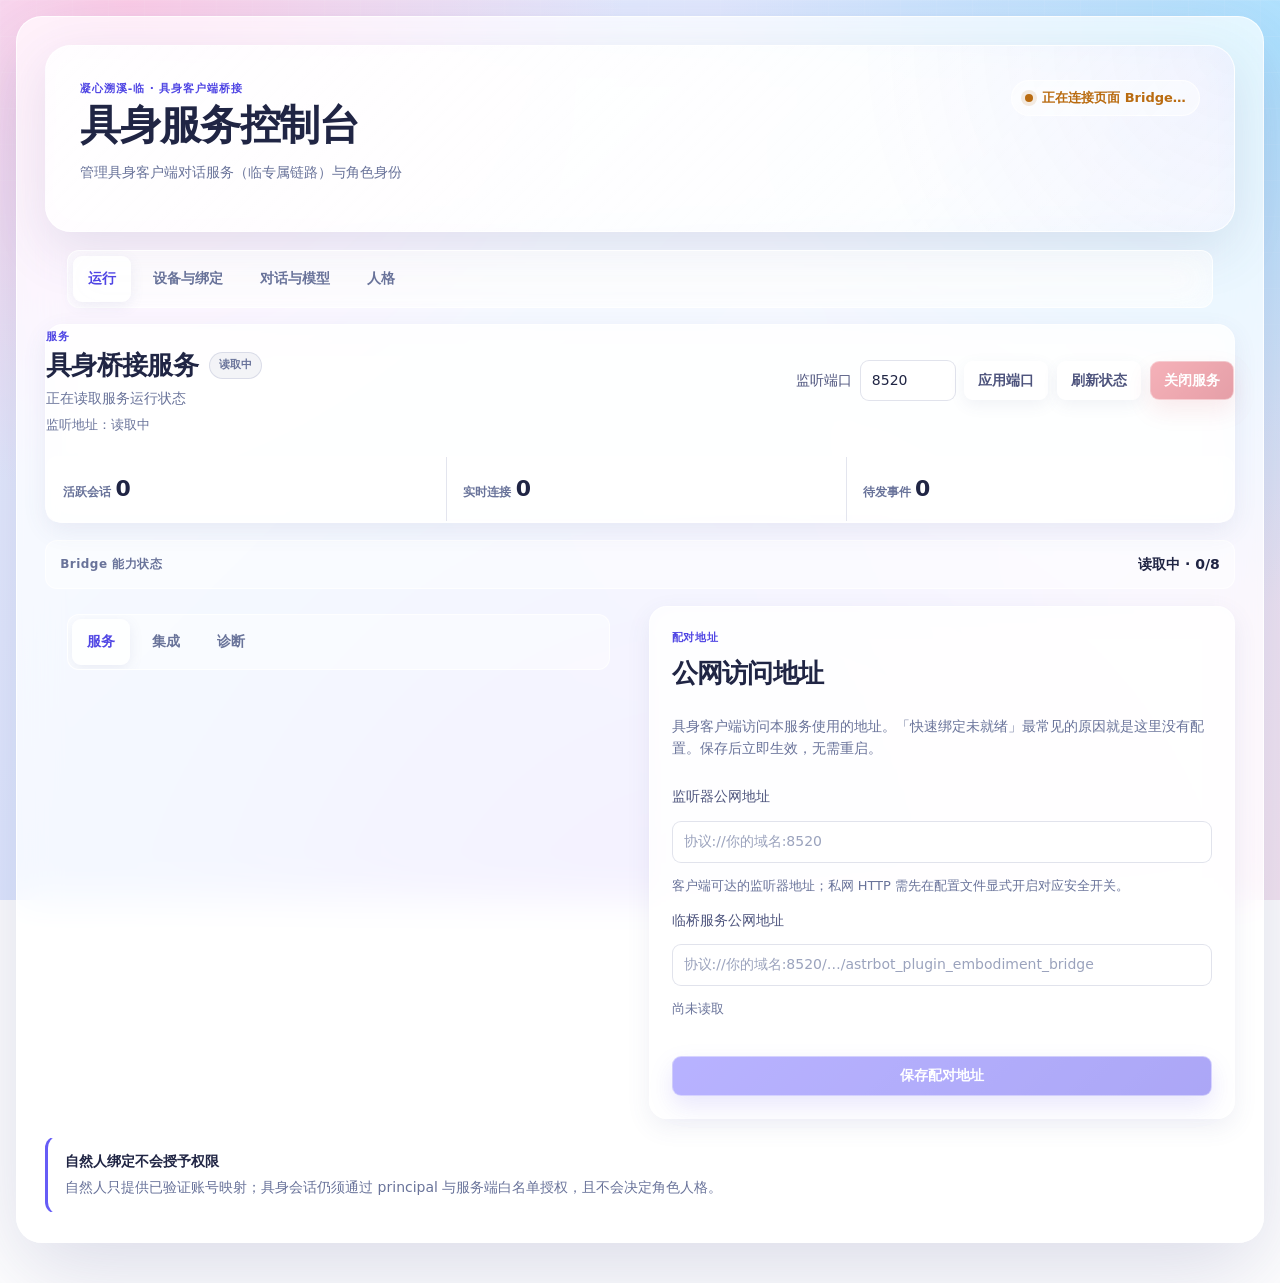
==== pages/operator/index.html @ e71bca2e "feat(ui): 设备绑定四步、运行子页签与人格操作栏（未发版） 新增设备绑定四步 stepper（服务地址→平台实例→基础身份→快速绑定，可一键跳转并聚焦）；运行区拆分服务/集成/诊断子页签并在根" ====
<!doctype html>
<html lang="zh-CN">
<head>
  <meta charset="utf-8" />
  <meta name="viewport" content="width=device-width, initial-scale=1" />
  <meta name="color-scheme" content="dark" />
  <link rel="icon" href="data:," />
  <title>凝心溯溪-临｜具身服务控制台</title>
  <link rel="stylesheet" href="./style.css?v=1.7.1-2" />
  <link rel="stylesheet" href="./series-ui.css?v=1.7.1-2" />
  </head>
<body data-series-ui="1">
  <main class="shell">
    <header class="page-header">
      <div>
        <span class="page-kicker">凝心溯溪-临 · 具身客户端桥接</span>
        <h1>具身服务控制台</h1>
        <p>管理具身客户端对话服务（临专属链路）与角色身份</p>
      </div>
      <div class="runtime-state state-chip" role="status" aria-live="polite" aria-atomic="true">
        <span class="state-dot" aria-hidden="true"></span>
        <span id="runtime-label">正在读取设置</span>
      </div>
    </header>

        <div id="settings-tabs" class="settings-tabs segmented-control" role="tablist" aria-label="设置分类">
      <button id="settings-tab-runtime" class="segment active" type="button" role="tab" aria-selected="true" aria-controls="settings-group-runtime" data-settings-tab="runtime">运行</button>
      <button id="settings-tab-devices" class="segment" type="button" role="tab" aria-selected="false" aria-controls="settings-group-devices" data-settings-tab="devices" tabindex="-1">设备与绑定</button>
      <button id="settings-tab-dialogue" class="segment" type="button" role="tab" aria-selected="false" aria-controls="settings-group-dialogue" data-settings-tab="dialogue" tabindex="-1">对话与模型</button>
      <button id="settings-tab-persona" class="segment" type="button" role="tab" aria-selected="false" aria-controls="settings-group-persona" data-settings-tab="persona" tabindex="-1">人格</button>
    </div>

    <section class="service-console" aria-labelledby="service-title">
      <div class="service-main">
        <div>
          <span class="section-label">服务</span>
          <div class="service-title-row">
            <h2 id="service-title">具身桥接服务</h2>
            <span id="service-status-badge" class="status-badge loading">读取中</span>
          </div>
          <p id="service-summary">正在读取服务运行状态</p>
          <p id="listener-address" class="listener-address">监听地址：读取中</p>
        </div>
        <div class="service-actions">
          <div class="port-control">
            <label for="listener-port">监听端口</label>
            <input id="listener-port" type="number" min="1024" max="65535" step="1" value="8520" inputmode="numeric" />
            <button id="save-listener-port-button" type="button" aria-busy="false">应用端口</button>
          </div>
          <button id="refresh-service-button" type="button" aria-busy="false">刷新状态</button>
          <button id="service-control-button" class="danger" type="button" aria-busy="false" disabled>关闭服务</button>
        </div>
      </div>

      <div class="service-metrics" aria-label="运行统计">
        <div class="metric-item">
          <span>活跃会话</span>
          <strong id="active-session-count">0</strong>
        </div>
        <div class="metric-item">
          <span>实时连接</span>
          <strong id="attached-stream-count">0</strong>
        </div>
        <div class="metric-item">
          <span>待发事件</span>
          <strong id="queued-event-count">0</strong>
        </div>
      </div>
    </section>

    <details id="capability-health" class="capability-health si-disclosure">
      <summary>
        <span class="capability-summary-label">Bridge 能力状态</span>
        <strong id="capability-summary-text">读取中</strong>
      </summary>
      <section class="capability-strip" aria-label="Bridge 能力状态">
      <div class="capability-item" data-capability="dialogue">
        <span class="capability-dot" aria-hidden="true"></span>
        <span>对话模型</span>
        <strong>读取中</strong>
        <small class="capability-hint">用于具身对话与触碰/动作决策的 Provider（模型服务）。</small>
      </div>
      <div class="capability-item" data-capability="bridge">
        <span class="capability-dot" aria-hidden="true"></span>
        <span>临专属链路</span>
        <strong>读取中</strong>
        <small class="capability-hint">具身客户端直连的对话链路，普通文字与语音不经过 AstrBot EventBus。</small>
      </div>
      <div class="capability-item" data-capability="identity_configured">
        <span class="capability-dot" aria-hidden="true"></span>
        <span>身份配置</span>
        <strong>读取中</strong>
        <small class="capability-hint">Quest 客户端身份与绑定材料是否齐全；未配置时只能先完成绑定。</small>
      </div>
      <div class="capability-item" data-capability="stt">
        <span class="capability-dot" aria-hidden="true"></span>
        <span>语音识别</span>
        <strong>读取中</strong>
        <small class="capability-hint">STT：把客户端语音转成文字。</small>
      </div>
      <div class="capability-item" data-capability="tts">
        <span class="capability-dot" aria-hidden="true"></span>
        <span>语音合成</span>
        <strong>读取中</strong>
        <small class="capability-hint">TTS：把回复文字合成为语音。</small>
      </div>
      <div class="capability-item" data-capability="avatar_actions">
        <span class="capability-dot" aria-hidden="true"></span>
        <span>角色动作</span>
        <strong>读取中</strong>
        <small class="capability-hint">只允许白名单动作（如 talk / idle），不会执行任意脚本。</small>
      </div>
      <div class="capability-item" data-capability="interaction_decision">
        <span class="capability-dot" aria-hidden="true"></span>
        <span>交互决策</span>
        <strong>读取中</strong>
        <small class="capability-hint">触碰与动作的并行快速判断，不等待主回复。</small>
      </div>
      <div class="capability-item" data-capability="direct_provider_fallback">
        <span class="capability-dot" aria-hidden="true"></span>
        <span>直连回退</span>
        <strong>读取中</strong>
        <small class="capability-hint">链路不可用时直接调用已实例化 Provider 的兜底路径。</small>
      </div>
      </section>
    </details>



    <section class="settings-grid" aria-label="具身服务设置">
      <div id="settings-group-dialogue" class="settings-group" role="tabpanel" aria-labelledby="settings-tab-dialogue" data-settings-group="dialogue" hidden>
        <div class="dialogue-tabs segmented-control" role="tablist" aria-label="对话与模型分区">
          <button id="dialogue-tab-models" class="segment active" type="button" role="tab" aria-selected="true" aria-controls="dialogue-panel-models" data-dialogue-tab="models" tabindex="0">模型与决策</button>
          <button id="dialogue-tab-voice" class="segment" type="button" role="tab" aria-selected="false" aria-controls="dialogue-panel-voice" data-dialogue-tab="voice" tabindex="-1">语音</button>
          <button id="dialogue-tab-platform" class="segment" type="button" role="tab" aria-selected="false" aria-controls="dialogue-panel-platform" data-dialogue-tab="platform" tabindex="-1">平台与集成</button>
        </div>
      <div id="dialogue-panel-models" class="dialogue-panel" role="tabpanel" aria-labelledby="dialogue-tab-models" data-dialogue-panel="models">
      <section class="setting-panel" aria-labelledby="model-title">
        <span class="section-label">决策与回退</span>
        <h2 id="model-title">临具身对话模型</h2>
        <p>用于触碰与动作决策，以及管理员明确开启的直连回退。普通文字和语音由临专属链路直管模型处理，不进入 AstrBot EventBus。这里只显示已实例化 Provider 的安全摘要，不读取密钥或原始配置。</p>
        <label for="chat-provider-id">Provider</label>
        <select id="chat-provider-id" disabled>
          <option value="">正在读取可用模型</option>
        </select>
        <p id="model-status" class="field-status" role="status">尚未读取</p>
        <button id="save-model-button" class="primary" type="button" aria-busy="false" disabled>保存决策模型</button>
      </section>

      <section class="setting-panel" aria-labelledby="fast-action-title">
        <span class="section-label">异步动作</span>
        <h2 id="fast-action-title">快速动作决策</h2>
        <p>使用独立的快速 Provider 并行判断角色动作，不等待临专属链路主回复。它只输出白名单动作，不生成回复；关闭、未配置或启动前发现模型缺失时由临专属链路主回复处理。快速通道已经接管本轮后若超时、失败或没有选出动作，则只回退到本地 talk/idle，避免两个模型重复决策。</p>
        <label class="mode-switch" for="fast-action-enabled">
          <input id="fast-action-enabled" type="checkbox" checked />
          <span>启用异步快速动作</span>
        </label>
        <label for="fast-action-provider-id">快速 Provider</label>
        <select id="fast-action-provider-id" disabled>
          <option value="">正在读取可用模型</option>
        </select>
        <label for="fast-action-timeout-seconds">动作模型超时（秒）</label>
        <input id="fast-action-timeout-seconds" type="number" min="0.5" max="15" step="0.1" value="6" inputmode="decimal" />
        <p id="fast-action-timeout-help" class="field-help">有效超时：读取中。旧版未标记的4秒默认会按6秒运行；保存后会记录当前策略版本。</p>
        <p id="fast-action-status" class="field-status" role="status">尚未读取</p>
        <button id="save-fast-action-button" class="primary" type="button" aria-busy="false" disabled>保存快速动作设置</button>
      </section>

      </div>

      <div id="dialogue-panel-voice" class="dialogue-panel" role="tabpanel" aria-labelledby="dialogue-tab-voice" data-dialogue-panel="voice" hidden>
      <section class="setting-panel" aria-labelledby="stt-provider-title">
        <span class="section-label">语音输入</span>
        <h2 id="stt-provider-title">语音识别 Provider</h2>
        <p>选择 AstrBot 已实例化的正式 STT Provider；这里只读取安全摘要，不读取或显示 API 地址、密钥和原始 Provider 配置。</p>
        <label for="stt-provider-id">STT Provider</label>
        <select id="stt-provider-id" disabled>
          <option value="">正在读取可用语音识别模型</option>
        </select>
        <p id="stt-provider-help" class="field-help">AstrBot 暂无普通插件通用的 STT 契约；第三方语音识别需要通过 AstrBot 正式 STTProvider 机制注册后才能选择。</p>
        <p id="stt-status" class="field-status" role="status">尚未读取</p>
        <button id="save-stt-button" class="primary" type="button" aria-busy="false" disabled>保存语音识别</button>
      </section>

      <section class="setting-panel" aria-labelledby="tts-title">
        <span class="section-label">语音输出</span>
        <h2 id="tts-title">语音合成（TTS）</h2>
        <p>优先使用「声」插件的 voice.audio_output 语音契约；「声」未安装时自动回退 AstrBot TTS，无需手动处理。两个开关都关闭时仅下发文字回复。</p>
        <label class="mode-switch" for="voice-hub-tts-enabled">
          <input id="voice-hub-tts-enabled" type="checkbox" checked />
          <span>优先使用「声」语音输出</span>
        </label>
        <label class="mode-switch" for="astrbot-tts-enabled">
          <input id="astrbot-tts-enabled" type="checkbox" />
          <span>启用 AstrBot TTS 总开关</span>
        </label>
        <details id="tts-advanced" class="tts-advanced">
          <summary id="tts-advanced-toggle">高级：超时与时长上限 <span>一般保持默认即可</span></summary>
          <div class="field-grid">
            <div>
              <label for="tts-timeout-seconds">单次合成超时（秒）</label>
              <input id="tts-timeout-seconds" type="number" min="1" max="120" step="1" value="60" inputmode="decimal" />
            </div>
            <div>
              <label for="tts-max-audio-seconds">单轮语音最长（秒）</label>
              <input id="tts-max-audio-seconds" type="number" min="5" max="300" step="1" value="120" inputmode="numeric" />
            </div>
          </div>
          <p class="field-note">超时只作用于 AstrBot TTS 通路；「声」通路使用其契约内置的超时上限。</p>
        </details>
        <p id="tts-status" class="field-status" role="status">尚未读取</p>
        <button id="save-tts-button" class="primary" type="button" aria-busy="false" disabled>保存语音合成</button>
      </section>

      </div>

      <div id="dialogue-panel-platform" class="dialogue-panel" role="tabpanel" aria-labelledby="dialogue-tab-platform" data-dialogue-panel="platform" hidden>
      <section class="setting-panel" aria-labelledby="platform-title">
        <span class="section-label">AstrBot</span>
        <h2 id="platform-title">桥接平台实例</h2>
        <p>选择一个已加载的 AstrBot 平台实例，临专属链路用它构造合成事件（承载身份与钩子上下文）。对话不进入该平台的消息流。</p>
        <label for="trusted-platform-id">&#24179;&#21488;&#23454;&#20363; ID</label>
        <select id="trusted-platform-id" disabled>
          <option value="">&#27491;&#22312;&#35835;&#21462;&#24050;&#21152;&#36733;&#24179;&#21488;</option>
        </select>
        <p id="platform-status" class="field-status" role="status">&#23578;&#26410;&#35835;&#21462;</p>
        <button id="save-platform-button" class="primary" type="button" aria-busy="false" disabled>&#20445;&#23384;&#24179;&#21488;</button>
      </section>

      <section class="setting-panel" aria-labelledby="quest-chain-title">
        <span class="section-label">对话链路</span>
        <h2 id="quest-chain-title">临专属链路</h2>
        <p>自 1.3.0 起，普通对话全部走临专属链路：复刻插件钩子富化（记忆/知识/人设/关系/环境），逐钩子超时熔断、直管模型，不进入 AstrBot 共享事件总线，与 QQ 洪峰隔离。原「主链路/自动回退」模式已移除。</p>

        <div id="quest-chain-bridge-fields" class="quest-chain-fields">
          <div class="field-grid">
            <div>
              <label for="quest-chain-per-hook">单钩子超时（秒）</label>
              <input id="quest-chain-per-hook" type="number" step="0.5" min="0.5" max="30" inputmode="decimal" />
            </div>
            <div>
              <label for="quest-chain-total-hook">钩子总预算（秒）</label>
              <input id="quest-chain-total-hook" type="number" step="1" min="1" max="60" inputmode="decimal" />
            </div>
            <div>
              <label for="quest-chain-llm-timeout">LLM 超时（秒）</label>
              <input id="quest-chain-llm-timeout" type="number" step="1" min="5" max="120" inputmode="decimal" />
            </div>
            <div>
              <label for="quest-chain-cache-ttl">记忆缓存有效期（秒）</label>
              <input id="quest-chain-cache-ttl" type="number" step="1" min="0" max="600" inputmode="decimal" />
            </div>
          </div>
          <div>
            <label for="quest-chain-excluded">跳过的插件（英文逗号分隔，留空不跳过）</label>
            <input id="quest-chain-excluded" type="text" maxlength="512" autocomplete="off" placeholder="例如：我会牢牢记住你" />
          </div>
          <label class="mode-switch" for="quest-chain-allow-fallback">
            <input id="quest-chain-allow-fallback" type="checkbox" />
            <span>链路故障时自动回退直管模型，保证对话不中断；关闭则直接报错</span>
          </label>
          <p class="field-note">慢钩子超时即熔断，用该插件最近成功的富化缓存兜底；直管模型调用，不进共享事件总线。</p>
        </div>

        <p id="quest-chain-status" class="field-status" role="status">尚未读取</p>
        <button id="save-quest-chain-button" class="primary" type="button" aria-busy="false" disabled>保存链路参数</button>
      </section>

      <section class="setting-panel" aria-labelledby="quest-tool-filter-title">
        <span class="section-label">工具治理</span>
        <h2 id="quest-tool-filter-title">Quest 工具过滤</h2>
        <p>仅具身会话（伴夏/Quest）生效：在模型请求级裁剪 QQ 群管、直播、桌面皮套等 Quest 上无意义的工具，其他平台会话完全不受影响。</p>
        <label class="mode-switch" for="quest-tool-filter-enabled">
          <input id="quest-tool-filter-enabled" type="checkbox" checked />
          <span>启用 Quest 工具过滤</span>
        </label>
        <div id="quest-tool-filter-mode" class="segmented-control tool-filter-mode" role="radiogroup" aria-label="工具过滤模式">
          <button id="quest-tool-filter-mode-observe" class="segment active" type="button" role="radio" aria-checked="true" data-tool-filter-mode="observe">observe · 只观测</button>
          <button id="quest-tool-filter-mode-enforce" class="segment" type="button" role="radio" aria-checked="false" data-tool-filter-mode="enforce">enforce · 真拦截</button>
        </div>
        <p id="quest-tool-filter-mode-help" class="field-help">observe 只观测不拦截，建议先观测数日再切 enforce；观测记录可在「运行」标签的诊断事件中查看。</p>
        <p id="quest-tool-filter-status" class="field-status" role="status">尚未读取</p>
        <button id="save-quest-tool-filter-button" class="primary" type="button" aria-busy="false" disabled>保存工具过滤</button>
      </section>

      <section class="setting-panel" aria-labelledby="knowledge-environment-title">
        <span class="section-label">上下文集成</span>
        <h2 id="knowledge-environment-title">「知」与「境」集成</h2>
        <p>对话时带入凝心溯溪-「知」的全局知识证据（仅 global 域）与「境」的缓存环境事实（只读缓存，不联网）；两者都是只读契约，未安装对应插件时自动降级，无副作用。保存后立即生效。</p>
        <label class="mode-switch" for="enable-global-knowledge">
          <input id="enable-global-knowledge" type="checkbox" checked />
          <span>读取「知」的全局知识（仅 global 域，不含私人用户域）</span>
        </label>
        <label for="global-knowledge-top-k">每轮最多带入的知识条数（1-10）</label>
        <input id="global-knowledge-top-k" type="number" min="1" max="10" step="1" value="5" inputmode="numeric" />
        <label class="mode-switch" for="enable-environment-context">
          <input id="enable-environment-context" type="checkbox" checked />
          <span>读取「境」的缓存环境事实（只读缓存，不触发联网）</span>
        </label>
        <p id="knowledge-environment-status" class="field-status" role="status">尚未读取</p>
        <button id="save-knowledge-environment-button" class="primary" type="button" aria-busy="false" disabled>保存知识与环境</button>
      </section>
      </div>

      </div>

      <div id="settings-group-persona" class="settings-group" role="tabpanel" aria-labelledby="settings-tab-persona" data-settings-group="persona" hidden>
      <section class="setting-panel persona-panel" aria-labelledby="persona-title">
        <div class="persona-heading">
          <div>
            <span class="section-label">角色</span>
            <h2 id="persona-title">具身人格工作区</h2>
            <p>AstrBot 原人格保持不变；转换结果只用于经过“临”的面对面对话与具身交互。</p>
          </div>
          <div class="persona-active-state" role="status" aria-live="polite">
            <span>当前启用</span>
            <strong id="active-persona-name">读取中</strong>
          </div>
        </div>

        <div id="persona-workflow-tabs" class="segmented-control" role="tablist" aria-label="人格来源方式">
          <button id="persona-mode-live" class="segment active" type="button" role="tab" aria-selected="true" aria-controls="persona-live-workflow" data-persona-workflow-mode="live">实时继承 AstrBot</button>
          <button id="persona-mode-import" class="segment" type="button" role="tab" aria-selected="false" aria-controls="persona-editor-workflow" data-persona-workflow-mode="import">导入并转换</button>
          <button id="persona-mode-independent" class="segment" type="button" role="tab" aria-selected="false" aria-controls="persona-editor-workflow" data-persona-workflow-mode="independent">临独立人格</button>
        </div>

        <div id="persona-live-workflow" class="persona-workflow" role="tabpanel" aria-labelledby="persona-mode-live">
          <div class="persona-live-grid">
            <div>
              <label for="persona-source-mode">实时人格来源</label>
              <select id="persona-source-mode" disabled>
                <option value="astrbot">继承 AstrBot 人格</option>
                <option value="manual_override">手动兼容覆盖</option>
              </select>
            </div>
            <div id="astrbot-persona-fields" class="persona-source-fields">
              <label for="astrbot-persona-id">AstrBot 人格</label>
              <select id="astrbot-persona-id" disabled>
                <option value="">AstrBot 明确默认人格</option>
              </select>
            </div>
          </div>
          <div id="manual-persona-fields" class="manual-persona-fields" hidden>
            <div>
              <label for="character-name">姓名</label>
              <input id="character-name" type="text" maxlength="64" autocomplete="off" />
            </div>
            <div>
              <label for="character-self-reference">自称</label>
              <input id="character-self-reference" type="text" maxlength="64" autocomplete="off" placeholder="我" />
            </div>
            <div>
              <label for="character-user-relationship">与用户的关系定位</label>
              <input id="character-user-relationship" type="text" maxlength="256" autocomplete="off" />
            </div>
            <div class="span-full">
              <label for="character-self-description">自我描述</label>
              <textarea id="character-self-description" maxlength="2000" rows="5"></textarea>
            </div>
          </div>
          <div class="persona-footer-row">
            <p id="persona-status" class="field-status" role="status">尚未读取</p>
            <button id="save-persona-button" class="primary" type="button" aria-busy="false" disabled>保存并启用实时人格</button>
          </div>
        </div>

        <div id="persona-editor-workflow" class="persona-workflow" role="tabpanel" aria-labelledby="persona-mode-import" hidden>
          <div class="persona-toolbar">
            <div class="persona-toolbar-field">
              <label for="persona-converter-provider">转换模型</label>
              <select id="persona-converter-provider" aria-describedby="persona-converter-help" disabled>
                <option value="">正在读取可用模型</option>
              </select>
              <p id="persona-converter-help" class="field-help">单独选择 AstrBot 已配置的模型，只用于人格转换。</p>
            </div>
            <button id="save-persona-converter-provider" type="button" aria-busy="false" disabled>保存转换模型</button>
          </div>

          <div class="persona-editor-layout">
            <aside class="persona-library" aria-labelledby="persona-library-title">
              <div class="persona-library-heading">
                <div>
                  <h3 id="persona-library-title">临人格</h3>
                  <span id="persona-profile-count">0 个</span>
                </div>
                <button id="new-persona-profile-button" type="button" aria-label="新建临独立人格">新建</button>
              </div>
              <div id="persona-profile-list" class="persona-profile-list" role="list" aria-live="polite">
                <p class="persona-empty">尚未创建独立人格</p>
              </div>
            </aside>

            <div class="persona-editor-main">
              <div class="persona-source-setup">
                <div id="persona-import-source-fields">
                  <label for="persona-import-source">AstrBot 来源人格</label>
                  <select id="persona-import-source" disabled>
                    <option value="">请选择来源人格</option>
                  </select>
                  <p class="field-help">原人格由后端读取并封存；保存后可通过左侧人格列表显式打开查看。</p>
                </div>
                <div>
                  <label for="persona-profile-name">临人格名称</label>
                  <input id="persona-profile-name" type="text" maxlength="80" autocomplete="off" placeholder="例如：心夏 · 具身版" />
                </div>
                <div class="span-full">
                  <label for="persona-profile-aliases">角色别名</label>
                  <input id="persona-profile-aliases" type="text" maxlength="800" autocomplete="off" placeholder="可选；多个别名用逗号分隔，例如：Kokona，心夏" />
                </div>
                <div class="span-full">
                  <label for="persona-admin-requirements">本次转换补充要求</label>
                  <textarea id="persona-admin-requirements" maxlength="2000" rows="3" placeholder="可选：补充希望保留的语气、交互边界或待确认事项"></textarea>
                </div>
              </div>

              <div class="persona-prompt-columns">
                <div class="prompt-column">
                  <div class="prompt-heading">
                    <label for="persona-source-prompt">来源人格</label>
                    <span id="persona-source-visibility">后端封存</span>
                  </div>
                  <textarea id="persona-source-prompt" maxlength="24000" rows="18" placeholder="AstrBot 来源正文不会随列表或转换响应返回；保存后显式打开人格即可查看" readonly></textarea>
                </div>
                <div class="prompt-column">
                  <div class="prompt-heading">
                    <label for="quest-persona-prompt">临专用人格</label>
                    <span>可在保存前修改</span>
                  </div>
                  <textarea id="quest-persona-prompt" maxlength="12000" rows="18" placeholder="转换结果会出现在这里；也可以在独立人格模式下手动编写"></textarea>
                </div>
              </div>

              <section id="persona-conversion-report" class="conversion-report" aria-labelledby="conversion-report-title" hidden>
                <div class="conversion-report-heading">
                  <h3 id="conversion-report-title">转换报告</h3>
                  <span id="persona-conversion-version"></span>
                </div>
                <div class="conversion-report-grid">
                  <div><strong>保留</strong><ul id="persona-report-preserved"></ul></div>
                  <div><strong>适配</strong><ul id="persona-report-adapted"></ul></div>
                  <div><strong>移除</strong><ul id="persona-report-removed"></ul></div>
                </div>
                <div id="persona-unresolved-warning" class="unresolved-warning" role="alert" hidden>
                  <strong>需要管理员确认</strong>
                  <ul id="persona-report-unresolved"></ul>
                </div>
              </section>

              <input id="persona-profile-id" type="hidden" value="" />
              <p id="persona-conversion-progress" class="conversion-progress" role="status" aria-live="polite" hidden></p>
              <p id="persona-profile-status" class="field-status" role="status">请选择来源或从左侧打开已有人格。</p>
              <div class="persona-editor-actions si-actionbar">
                <button id="convert-persona-button" type="button" aria-busy="false" disabled>转换为临人格</button>
                <button id="cancel-persona-conversion-button" class="danger-quiet" type="button" aria-busy="false" hidden>取消转换</button>
                <button id="save-persona-profile-button" class="primary" type="button" aria-busy="false" disabled>保存人格</button>
                <button id="activate-persona-profile-button" type="button" aria-busy="false" disabled>启用已保存人格</button>
              </div>
            </div>
          </div>
        </div>
      </section>
      </div>

      <div id="settings-group-devices" class="settings-group" role="tabpanel" aria-labelledby="settings-tab-devices" data-settings-group="devices" hidden>
      <section class="setting-panel binding-steps-panel" aria-labelledby="binding-steps-title">
        <span class="section-label">首次绑定</span>
        <h2 id="binding-steps-title">设备绑定四步</h2>
        <p>按顺序补齐即可在具身客户端扫码绑定；每一步都能跳到对应设置，未完成的步骤会标成“待补充”。</p>
        <ol id="binding-steps" class="binding-step-list">
          <li class="binding-step" data-binding-step="service">
            <span class="binding-step-index" aria-hidden="true">1</span>
            <div class="binding-step-copy">
              <strong>服务地址</strong>
              <span class="binding-step-state" data-binding-state>检查中</span>
            </div>
            <button type="button" class="button compact" data-binding-goto="service">去设置</button>
          </li>
          <li class="binding-step" data-binding-step="platform">
            <span class="binding-step-index" aria-hidden="true">2</span>
            <div class="binding-step-copy">
              <strong>平台实例</strong>
              <span class="binding-step-state" data-binding-state>检查中</span>
            </div>
            <button type="button" class="button compact" data-binding-goto="platform">去设置</button>
          </li>
          <li class="binding-step" data-binding-step="identity">
            <span class="binding-step-index" aria-hidden="true">3</span>
            <div class="binding-step-copy">
              <strong>基础身份</strong>
              <span class="binding-step-state" data-binding-state>检查中</span>
            </div>
            <button type="button" class="button compact" data-binding-goto="identity">去设置</button>
          </li>
          <li class="binding-step" data-binding-step="pairing">
            <span class="binding-step-index" aria-hidden="true">4</span>
            <div class="binding-step-copy">
              <strong>快速绑定</strong>
              <span class="binding-step-state" data-binding-state>检查中</span>
            </div>
            <button type="button" class="button compact" data-binding-goto="pairing">去生成</button>
          </li>
        </ol>
        <p id="binding-summary" class="field-status" role="status" aria-live="polite">正在检查绑定步骤…</p>
      </section>

      <section class="setting-panel identity-panel" aria-labelledby="quest-identity-title">
        <span class="section-label">身份与绑定</span>
        <h2 id="quest-identity-title">Quest 身份</h2>
        <p>先确认设备和平台即可查看状态。首次建立正式消息链路时，服务端会在高级设置中验证一次身份材料；Quest 客户端之后只需使用绑定码。</p>
        <div class="identity-basic-card" aria-label="基础绑定">
          <div class="identity-basic-heading">
            <div>
              <strong>基础绑定</strong>
              <p class="field-help">设备名只用于识别这台 Quest，不是权限凭据。</p>
            </div>
            <span id="quest-identity-badge" class="status-badge loading">读取中</span>
          </div>
          <label for="quest-client-id">设备名</label>
          <input id="quest-client-id" type="text" maxlength="64" autocomplete="off" placeholder="quest-living-room" aria-describedby="quest-client-help" />
          <p id="quest-client-help" class="field-help">建议使用容易辨认且不含空格的名称，例如 quest-living-room；它会作为服务端客户端标识参与校验。</p>
          <p id="quest-identity-basic-status" class="field-status" role="status">正在读取绑定状态</p>
          <p id="quest-identity-sync-state" class="field-status" role="status">身份同步：读取中</p>
          <button id="save-quest-identity-button" class="primary" type="button" aria-busy="false" disabled>保存并验证</button>
        </div>
        <div class="identity-basic-card" aria-label="快速绑定入口">
          <div class="identity-basic-heading">
            <div>
              <strong>快速绑定</strong>
              <p class="field-help">生成一次性二维码 / 6 位配对码，在具身客户端输入服务器地址与配对码即可完成绑定。</p>
            </div>
            <span id="quick-pairing-badge" class="status-badge loading">读取中</span>
          </div>
          <p id="quick-pairing-status" class="field-status" role="status">正在读取快速绑定状态</p>
          <button id="open-quick-pairing-button" class="primary" type="button" disabled>生成配对二维码 / 6 位配对码</button>
        </div>
        <details id="quest-identity-advanced" class="identity-advanced">
          <summary id="quest-identity-advanced-toggle">高级身份设置 <span>仅首次绑定或更换身份时需要</span></summary>
          <div class="identity-advanced-body">
            <p class="field-help">这些字段对应 AstrBot 的真实消息身份。已由“序”托管时无需重复填写；留空会保留已有值。</p>
            <label for="quest-bot-id">Bot ID</label>
            <input id="quest-bot-id" type="text" maxlength="128" autocomplete="off" aria-describedby="quest-bot-help" />
            <p id="quest-bot-help" class="field-help">只在“序”未托管且当前绑定尚未完成时填写，从 AstrBot 已启用的平台实例设置中获取。</p>
            <label for="quest-user-id">主人用户 ID</label>
            <input id="quest-user-id" type="text" maxlength="128" autocomplete="off" aria-describedby="quest-user-help" />
            <p id="quest-user-help" class="field-help">填写与 Bot 同一私聊绑定的用户 ID；不要填写 Quest 设备编号。</p>
            <label for="quest-api-key">具身客户端专用 AstrBot API Key</label>
            <input id="quest-api-key" type="password" maxlength="4096" autocomplete="new-password" aria-describedby="quest-api-key-help" placeholder="已配置时可留空" />
            <p id="quest-api-key-help" class="field-help">获取途径：AstrBot 管理后台 → 设置 → API Key 管理 → 创建 API Key。至少勾选 <code>plugin</code> 权限；密钥明文只显示一次，仅用于验证，不会回显。</p>
          </div>
        </details>
        <p id="quest-identity-status" class="field-status" role="status">尚未读取</p>
      </section>

      <section class="setting-panel" aria-labelledby="identity-title">
        <span class="section-label">可选关系增强</span>
        <h2 id="identity-title">“情”自然人（可留空）</h2>
        <p>不安装“情”或不选择自然人时，基础对话、动作和语音仍然可用，只是不注入关系上下文。选择后候选列表只显示管理员标签，原始账号不会返回页面。</p>
        <div class="inline-actions">
          <button id="load-identity-candidates" type="button" aria-busy="false">从“情”读取</button>
        </div>
        <label for="relationship-person-select">自然人</label>
        <select id="relationship-person-select" disabled>
          <option value="">不使用“情”的关系上下文</option>
        </select>
        <p id="identity-status" class="field-status" role="status">当前可保持留空；读取候选仅用于启用关系增强。</p>
        <button id="save-identity-button" class="primary" type="button" aria-busy="false">保存可选关系设置</button>
      </section>
      </div>

      <div id="settings-group-runtime" class="settings-group" role="tabpanel" aria-labelledby="settings-tab-runtime" data-settings-group="runtime">
      <div id="runtime-tabs" class="runtime-tabs segmented-control" role="tablist" aria-label="运行分区">
        <button id="runtime-tab-service" class="segment active" type="button" role="tab" aria-selected="true" aria-controls="runtime-panel-service" data-runtime-tab="service" tabindex="0">服务</button>
        <button id="runtime-tab-integration" class="segment" type="button" role="tab" aria-selected="false" aria-controls="runtime-panel-integration" data-runtime-tab="integration" tabindex="-1">集成</button>
        <button id="runtime-tab-diagnostics" class="segment" type="button" role="tab" aria-selected="false" aria-controls="runtime-panel-diagnostics" data-runtime-tab="diagnostics" tabindex="-1">诊断</button>
      </div>
      <section id="runtime-panel-service" class="setting-panel" data-runtime-panel="service" role="tabpanel" aria-labelledby="runtime-tab-service public-url-title">
        <span class="section-label">配对地址</span>
        <h2 id="public-url-title">公网访问地址</h2>
        <p>具身客户端访问本服务使用的地址。「快速绑定未就绪」最常见的原因就是这里没有配置。保存后立即生效，无需重启。</p>
        <label for="pairing-listener-public-url">监听器公网地址</label>
        <input id="pairing-listener-public-url" type="url" maxlength="2048" autocomplete="off" placeholder="协议://你的域名:8520" />
        <p class="field-help">客户端可达的监听器地址；私网 HTTP 需先在配置文件显式开启对应安全开关。</p>
        <label for="pairing-public-url">临桥服务公网地址</label>
        <input id="pairing-public-url" type="url" maxlength="2048" autocomplete="off" placeholder="协议://你的域名:8520/…/astrbot_plugin_embodiment_bridge" />
        <p id="public-url-status" class="field-status" role="status">尚未读取</p>
        <button id="save-public-url-button" class="primary" type="button" aria-busy="false" disabled>保存配对地址</button>
      </section>

      <section id="runtime-panel-integration" class="setting-panel integrations-panel" data-runtime-panel="integration" role="tabpanel" aria-labelledby="runtime-tab-integration integrations-title">
        <span class="section-label">系列集成</span>
        <h2 id="integrations-title">系列插件集成状态</h2>
        <p>只读展示「凝心溯溪」系列集成项的识别与运行状态，随服务状态每秒自动刷新；只含状态与原因，不含身份标识与密钥。</p>
        <ul id="integrations-list" class="integrations-list" aria-live="polite">
          <li class="integrations-empty">尚未读取</li>
        </ul>
      </section>

      <section id="runtime-panel-diagnostics" class="setting-panel diagnostics-panel" data-runtime-panel="diagnostics" role="tabpanel" aria-labelledby="runtime-tab-diagnostics diagnostics-title" hidden>
        <span class="section-label">诊断</span>
        <h2 id="diagnostics-title">“临”独立日志</h2>
        <p>每秒自动刷新脱敏后的任务阶段、事件状态、错误码和耗时；模型转换仅显示生成与结构校验状态，不显示隐藏推理内容。</p>
        <div class="diagnostics-switches" aria-label="诊断开关">
          <p class="field-help">开关保存后开启后立即生效，日志写入数据目录；全部只记录脱敏结构化摘要，不含对话内容。</p>
          <label class="mode-switch" for="diagnostic-log-enabled">
            <input id="diagnostic-log-enabled" type="checkbox" />
            <span>“临”独立日志写盘</span>
          </label>
          <label class="mode-switch" for="diagnostic-plugin-timing-enabled">
            <input id="diagnostic-plugin-timing-enabled" type="checkbox" />
            <span>插件钩子耗时采集（需先开启独立日志）</span>
          </label>
          <label class="mode-switch" for="diagnostic-platform-log-enabled">
            <input id="diagnostic-platform-log-enabled" type="checkbox" />
            <span>同步摘要到 AstrBot 平台日志</span>
          </label>
          <div class="inline-actions">
            <button id="save-diagnostics-settings-button" class="primary" type="button" aria-busy="false">保存诊断开关</button>
          </div>
          <p id="diagnostics-settings-status" class="field-status" role="status">尚未读取</p>
        </div>
        <div class="inline-actions">
          <button id="load-diagnostics" type="button" aria-busy="false">刷新日志</button>
          <label class="mode-switch diagnostics-autoscroll-toggle" for="diagnostics-auto-scroll">
            <input id="diagnostics-auto-scroll" type="checkbox" checked />
            <span>自动滚动</span>
          </label>
        </div>
        <p id="diagnostics-status" class="field-status" role="status">尚未读取</p>
        <p id="diagnostics-root-cause" class="diagnostics-root-cause" role="status">当前根因：尚未读取</p>
        <div id="diagnostics-summary" class="diagnostics-summary" aria-live="polite">
          <p>链路：尚未读取</p>
          <p>输入：尚未读取</p>
          <p>耗时：尚未读取</p>
        </div>
        <strong class="diagnostics-timeline-title">阶段时间线（最新在下）</strong>
        <div id="diagnostics-events" class="diagnostics-events" aria-live="polite"></div>
        <strong class="diagnostics-timeline-title">Quest 实时性能（客户端上报）</strong>
        <div id="client-perf" class="diagnostics-events" aria-live="polite"></div>
        <strong class="diagnostics-timeline-title">端到端统一时间线（Quest 段 / 服务端段）</strong>
        <div id="client-timeline" class="diagnostics-events" aria-live="polite"></div>
      </section>
      </div>
    </section>

    <section class="boundary-note" aria-label="权限边界">
      <strong>自然人绑定不会授予权限</strong>
      <span>自然人只提供已验证账号映射；具身会话仍须通过 principal 与服务端白名单授权，且不会决定角色人格。</span>
    </section>

    <div id="startup-error" class="startup-error" role="alert" hidden></div>
  </main>

    <div id="quick-pairing-source" hidden>
      <div id="qp-empty" class="qp-empty">
        <p id="qp-empty-text" class="field-note">正在生成一次性配对码…</p>
      </div>
      <div id="qp-result" hidden>
        <div class="qp-status-row">
          <span id="qp-status" role="status" aria-live="polite">等待客户端兑换</span>
          <span class="qp-countdown">剩余 <strong id="qp-countdown">02:00</strong></span>
        </div>
        <div class="qp-qr-frame"><img id="qp-qr" alt="一次性配对二维码" /></div>
        <div class="qp-code-block">
          <span>6 位配对码</span>
          <strong id="qp-short-code">—</strong>
          <p class="field-note">在具身客户端输入服务器地址和此配对码即可完成绑定；二维码只携带一次性凭证，不含长期密钥。</p>
        </div>
      </div>
    </div>

  <script src="/api/plugin/page/bridge-sdk.js"></script>
  <script src="./series-ui.js?v=1.7.1-2"></script>
  <script type="module" src="./app.js?v=1.7.1-2"></script>
</body>
</html>
---- pages/operator/style.css ----
/* 凝心溯溪-临 · Embodiment operator layout
 * Shared visual primitives live in the read-only series-ui.css (series.ui@1.0).
 * This file only owns layout, capability/diagnostic and operator-specific visuals.
 */

[hidden] { display: none !important; }

body[data-series-ui] .shell {
  width: min(1180px, calc(100% - 32px));
}

body[data-series-ui] .page-header {
  display: flex;
  align-items: center;
  justify-content: space-between;
  gap: 22px;
}

body[data-series-ui] .page-header h1 { margin: 0 0 6px; }
body[data-series-ui] .page-kicker {
  display: block;
  margin-bottom: 7px;
  color: var(--si-primary-strong);
  font-size: 11px;
  font-weight: 760;
  letter-spacing: .08em;
  text-transform: uppercase;
}

body[data-series-ui] .runtime-state {
  display: flex;
  align-items: center;
  gap: 9px;
  color: var(--si-muted);
  white-space: nowrap;
}

body[data-series-ui] .state-dot {
  width: 9px;
  height: 9px;
  border-radius: 50%;
  background: var(--si-warning);
  box-shadow: 0 0 0 5px var(--si-warning-soft);
}

body[data-series-ui] .runtime-state.ready .state-dot {
  background: var(--si-success);
  box-shadow: 0 0 0 5px var(--si-success-soft);
}

body[data-series-ui] .runtime-state.error .state-dot {
  background: var(--si-danger);
  box-shadow: 0 0 0 5px var(--si-danger-soft);
}

body[data-series-ui] .runtime-state.warning .state-dot {
  background: var(--si-warning);
  box-shadow: 0 0 0 5px var(--si-warning-soft);
}

body[data-series-ui] .service-console {
  display: grid;
  gap: 20px;
  margin-bottom: 17px;
}

body[data-series-ui] .service-main {
  display: flex;
  align-items: center;
  justify-content: space-between;
  gap: 22px;
}

body[data-series-ui] .service-title-row {
  display: flex;
  align-items: center;
  gap: 11px;
  margin: 4px 0 7px;
}

body[data-series-ui] .service-title-row h2 { margin: 0; }
body[data-series-ui] .service-main p { margin: 0; color: var(--si-muted); line-height: 1.55; }
body[data-series-ui] .listener-address { margin-top: 6px !important; font-size: 13px; }
body[data-series-ui] .service-actions {
  display: flex;
  align-items: center;
  justify-content: flex-end;
  gap: 9px;
  flex-wrap: wrap;
}

body[data-series-ui] .port-control {
  display: grid;
  grid-template-columns: auto 96px auto;
  align-items: center;
  gap: 8px;
}

body[data-series-ui] .port-control input { padding-inline: 10px; }

body[data-series-ui] .status-badge {
  display: inline-flex;
  align-items: center;
  min-height: 27px;
  border: 1px solid rgba(185, 107, 16, .24);
  border-radius: 999px;
  padding: 4px 10px;
  color: var(--si-warning);
  background: var(--si-warning-soft);
  font-size: 12px;
  font-weight: 720;
}

body[data-series-ui] .status-badge.running,
body[data-series-ui] .status-badge.ready {
  color: var(--si-success);
  border-color: rgba(17, 135, 107, .24);
  background: var(--si-success-soft);
}

body[data-series-ui] .status-badge.stopped {
  color: var(--si-danger);
  border-color: rgba(209, 75, 90, .24);
  background: var(--si-danger-soft);
}

body[data-series-ui] .status-badge.loading {
  color: var(--si-muted);
  border-color: var(--si-line-solid);
  background: rgba(105, 115, 158, .08);
}

body[data-series-ui] .status-badge.degraded {
  color: var(--si-warning);
  border-color: rgba(185, 107, 16, .24);
  background: var(--si-warning-soft);
}

body[data-series-ui] .integrations-list {
  display: grid;
  gap: 9px;
  list-style: none;
  margin: 12px 0 0;
  padding: 0;
}

body[data-series-ui] .integration-item {
  display: flex;
  align-items: center;
  gap: 9px;
  flex-wrap: wrap;
}

body[data-series-ui] .integration-name { color: var(--si-ink); font-weight: 680; }
body[data-series-ui] .integration-reason,
body[data-series-ui] .integrations-empty { color: var(--si-muted); font-size: 13px; }
body[data-series-ui] button[aria-busy="true"] { cursor: wait; }

body[data-series-ui] .service-metrics {
  display: grid;
  grid-template-columns: repeat(3, minmax(0, 1fr));
  overflow: hidden;
  border: 1px solid var(--si-line);
  border-radius: var(--si-radius-sm);
  background: var(--si-surface-soft);
}

body[data-series-ui] .service-metrics .metric-item {
  border: 0;
  border-radius: 0;
  background: transparent;
  box-shadow: none;
  backdrop-filter: none;
  -webkit-backdrop-filter: none;
}

body[data-series-ui] .metric-item + .metric-item { border-left: 1px solid var(--si-line-solid); }
body[data-series-ui] .metric-item span { color: var(--si-muted); font-size: 12px; font-weight: 650; }
body[data-series-ui] .metric-item strong {
  color: var(--si-ink);
  font-size: 22px;
  font-variant-numeric: tabular-nums;
}

body[data-series-ui] .capability-strip {
  display: grid;
  grid-template-columns: repeat(6, minmax(0, 1fr));
  gap: 9px;
  margin-bottom: 22px;
}

body[data-series-ui] .capability-item {
  display: grid;
  grid-template-columns: 9px minmax(0, 1fr);
  grid-template-rows: auto auto;
  column-gap: 9px;
  row-gap: 4px;
  min-width: 0;
  min-height: 76px;
  border: 1px solid var(--si-line);
  border-radius: var(--si-radius-sm);
  padding: 13px;
  background: var(--si-surface-soft);
}

body[data-series-ui] .capability-dot {
  grid-row: 1 / 3;
  align-self: start;
  width: 8px;
  height: 8px;
  margin-top: 4px;
  border-radius: 50%;
  background: var(--si-muted);
}

body[data-series-ui] .capability-item span:not(.capability-dot) {
  min-width: 0;
  color: var(--si-ink);
  font-size: 13px;
  font-weight: 680;
  overflow-wrap: anywhere;
}

body[data-series-ui] .capability-item strong { color: var(--si-muted); font-size: 12px; }
body[data-series-ui] .capability-item.available .capability-dot { background: var(--si-success); box-shadow: 0 0 0 4px var(--si-success-soft); }
body[data-series-ui] .capability-item.available strong { color: var(--si-success); }
body[data-series-ui] .capability-item.standby .capability-dot { background: var(--si-warning); box-shadow: 0 0 0 4px var(--si-warning-soft); }
body[data-series-ui] .capability-item.standby strong { color: var(--si-warning); }
body[data-series-ui] .capability-item.unavailable .capability-dot { background: var(--si-danger); box-shadow: 0 0 0 4px var(--si-danger-soft); }
body[data-series-ui] .capability-item.unavailable strong { color: var(--si-danger); }

body[data-series-ui] .settings-tabs {
  display: grid;
  grid-template-columns: repeat(4, minmax(0, 1fr));
  margin: 0 0 17px;
}

body[data-series-ui] .settings-grid {
  display: grid;
  grid-template-columns: repeat(2, minmax(0, 1fr));
  gap: 17px;
}

body[data-series-ui] .settings-group {
  grid-column: 1 / -1;
  display: grid;
  grid-template-columns: repeat(2, minmax(0, 1fr));
  gap: 17px;
  align-items: start;
}

body[data-series-ui] .setting-panel {
  display: grid;
  gap: 13px;
  align-content: start;
  min-height: 410px;
}

body[data-series-ui] .setting-panel h2 { margin: 0; }
body[data-series-ui] .section-label {
  color: var(--si-primary-strong);
  font-size: 11px;
  font-weight: 760;
  letter-spacing: .08em;
  text-transform: uppercase;
}

body[data-series-ui] .field-note,
body[data-series-ui] .field-help,
body[data-series-ui] .field-status {
  color: var(--si-muted);
  font-size: 13px;
  line-height: 1.6;
}

body[data-series-ui] .field-note,
body[data-series-ui] .field-help { margin: 0; }
body[data-series-ui] .field-status { min-height: 44px; margin: 0; }
body[data-series-ui] .field-help code { color: var(--si-primary-strong); }

body[data-series-ui] .persona-source-fields,
body[data-series-ui] .manual-persona-fields { display: grid; gap: 13px; }

body[data-series-ui] .quest-chain-fields {
  display: grid;
  gap: 13px;
  margin-top: 13px;
}

body[data-series-ui] .quest-chain-fields .field-grid {
  display: grid;
  grid-template-columns: repeat(2, minmax(0, 1fr));
  gap: 13px;
}

body[data-series-ui] .quest-chain-fields .field-grid > div,
body[data-series-ui] .quest-chain-fields > div { display: grid; gap: 6px; }

body[data-series-ui] .persona-panel {
  grid-column: 1 / -1;
  min-height: 0;
  padding: 0;
  /* sticky 操作栏需要不被裁剪，圆角改由内部元素承担 */
  overflow: visible;
}

body[data-series-ui] .persona-heading {
  display: flex;
  align-items: flex-start;
  justify-content: space-between;
  gap: 22px;
  padding: 22px 22px 0;
}

body[data-series-ui] .persona-heading h2 { margin-top: 5px; }
body[data-series-ui] .persona-heading p { margin-top: 8px; }

body[data-series-ui] .persona-active-state {
  display: grid;
  gap: 3px;
  min-width: 190px;
  border-left: 3px solid var(--si-primary);
  padding: 5px 0 5px 13px;
}

body[data-series-ui] .persona-active-state span { color: var(--si-muted); font-size: 12px; font-weight: 650; }
body[data-series-ui] .persona-active-state strong { color: var(--si-ink); font-size: 14px; overflow-wrap: anywhere; }

body[data-series-ui] .segmented-control {
  display: grid;
  gap: 5px;
  margin: 8px 22px 0;
  border: 1px solid var(--si-line);
  border-radius: var(--si-radius-sm);
  padding: 4px;
  background: var(--si-surface-soft);
}

body[data-series-ui] .segmented-control .segment {
  min-height: 46px;
  border: 0;
  border-radius: var(--si-radius-xs);
  padding: 9px 15px;
  color: var(--si-muted);
  background: transparent;
  box-shadow: none;
}

body[data-series-ui] .segmented-control .segment.active {
  color: var(--si-primary-strong);
  background: rgba(255, 255, 255, .78);
  box-shadow: 0 4px 14px rgba(86, 96, 160, .10);
  font-weight: 720;
}

body[data-series-ui] .tool-filter-mode {
  grid-template-columns: repeat(2, minmax(0, 1fr));
  margin: 10px 0 0;
}

body[data-series-ui] .tool-filter-mode .segment { cursor: pointer; }
body[data-series-ui] .tool-filter-mode .segment:disabled { cursor: not-allowed; opacity: .55; }

body[data-series-ui] .persona-workflow { padding: 21px 22px 22px; }

body[data-series-ui] .persona-live-grid {
  display: grid;
  grid-template-columns: repeat(2, minmax(0, 1fr));
  gap: 17px;
}

body[data-series-ui] .persona-live-grid > div,
body[data-series-ui] .manual-persona-fields > div,
body[data-series-ui] .persona-source-setup > div,
body[data-series-ui] .persona-toolbar-field { display: grid; gap: 8px; align-content: start; }

body[data-series-ui] .manual-persona-fields {
  grid-template-columns: repeat(3, minmax(0, 1fr));
  gap: 17px;
  margin-top: 17px;
}

body[data-series-ui] .span-full { grid-column: 1 / -1; }

body[data-series-ui] .persona-footer-row {
  display: flex;
  align-items: flex-end;
  justify-content: space-between;
  gap: 17px;
  margin-top: 17px;
  border-top: 1px solid var(--si-line-solid);
  padding-top: 15px;
}

body[data-series-ui] .persona-footer-row .field-status { min-height: 0; }

body[data-series-ui] .persona-toolbar {
  display: grid;
  grid-template-columns: minmax(0, 1fr) auto;
  align-items: end;
  gap: 13px;
  border-bottom: 1px solid var(--si-line-solid);
  padding-bottom: 17px;
}

body[data-series-ui] .persona-toolbar-field { max-width: 680px; }

body[data-series-ui] .persona-editor-layout {
  display: grid;
  grid-template-columns: 236px minmax(0, 1fr);
  gap: 0;
  min-width: 0;
}

body[data-series-ui] .persona-library {
  min-width: 0;
  border-right: 1px solid var(--si-line-solid);
  padding: 21px 17px 0 0;
}

body[data-series-ui] .persona-library-heading {
  display: flex;
  align-items: baseline;
  justify-content: space-between;
  gap: 11px;
  margin-bottom: 11px;
}

body[data-series-ui] .persona-library-heading > div { display: grid; gap: 2px; }
body[data-series-ui] .persona-library-heading button { min-height: 34px; padding: 5px 9px; font-size: 12px; }

body[data-series-ui] .persona-library-heading h3,
body[data-series-ui] .conversion-report-heading h3 { margin: 0; color: var(--si-ink); font-size: 15px; }
body[data-series-ui] .persona-library-heading span,
body[data-series-ui] .conversion-report-heading span { color: var(--si-muted); font-size: 12px; }
body[data-series-ui] .persona-profile-list { display: grid; gap: 4px; }
body[data-series-ui] .persona-empty { padding: 14px 10px; color: var(--si-muted) !important; font-size: 13px; }

body[data-series-ui] .persona-profile-row {
  display: grid;
  grid-template-columns: minmax(0, 1fr) auto;
  align-items: stretch;
  border: 1px solid transparent;
  border-left: 3px solid transparent;
  border-radius: var(--si-radius-xs);
  background: var(--si-surface-soft);
}

body[data-series-ui] .persona-profile-row.active {
  border-color: rgba(102, 92, 246, .22);
  border-left-color: var(--si-primary);
  background: var(--si-primary-soft);
}

body[data-series-ui] .persona-profile-open {
  display: grid;
  gap: 3px;
  min-width: 0;
  min-height: 56px;
  border: 0;
  border-radius: 0;
  padding: 9px 10px;
  text-align: left;
  background: transparent;
}

body[data-series-ui] .persona-profile-open strong,
body[data-series-ui] .persona-profile-open span {
  min-width: 0;
  overflow: hidden;
  text-overflow: ellipsis;
  white-space: nowrap;
}

body[data-series-ui] .persona-profile-open strong { color: var(--si-ink); font-size: 13px; }
body[data-series-ui] .persona-profile-open span { color: var(--si-muted); font-size: 11px; }
body[data-series-ui] .persona-profile-row-actions { display: flex; align-items: center; padding-right: 5px; }

body[data-series-ui] .persona-profile-row-actions .icon-text-button {
  min-height: 34px;
  border: 0;
  padding: 5px 7px;
  color: var(--si-muted);
  background: transparent;
  font-size: 11px;
  box-shadow: none;
}

body[data-series-ui] .persona-profile-row-actions .danger-quiet { color: var(--si-danger); }
body[data-series-ui] .persona-editor-main { min-width: 0; padding: 21px 0 0 21px; }

body[data-series-ui] .persona-source-setup {
  display: grid;
  grid-template-columns: repeat(2, minmax(0, 1fr));
  gap: 15px;
}

body[data-series-ui] .persona-prompt-columns {
  display: grid;
  grid-template-columns: repeat(2, minmax(0, 1fr));
  gap: 1px;
  margin-top: 17px;
  overflow: hidden;
  border: 1px solid var(--si-line);
  border-radius: var(--si-radius-sm);
  background: var(--si-line-solid);
}

body[data-series-ui] .prompt-column { min-width: 0; background: rgba(255, 255, 255, .52); }

body[data-series-ui] .prompt-heading {
  display: flex;
  align-items: baseline;
  justify-content: space-between;
  gap: 11px;
  min-height: 45px;
  border-bottom: 1px solid var(--si-line-solid);
  padding: 12px 14px;
  background: rgba(255, 255, 255, .32);
}

body[data-series-ui] .prompt-heading span { color: var(--si-muted); font-size: 11px; }

body[data-series-ui] .prompt-column textarea {
  min-height: 360px;
  border: 0;
  border-radius: 0;
  padding: 14px;
  background: rgba(255, 255, 255, .34);
  box-shadow: none;
  font-size: 13px;
}

body[data-series-ui] .prompt-column textarea:read-only { color: var(--si-muted); background: rgba(105, 115, 158, .06); }

body[data-series-ui] .conversion-report {
  margin-top: 17px;
  border-top: 1px solid var(--si-line-solid);
  padding-top: 15px;
}

body[data-series-ui] .conversion-progress {
  margin: 11px 0 0;
  padding: 10px 12px;
  border: 1px solid rgba(102, 92, 246, .22);
  border-radius: var(--si-radius-xs);
  color: var(--si-primary-strong);
  background: var(--si-primary-soft);
  font-size: 13px;
}

body[data-series-ui] .conversion-progress[data-status="failed"],
body[data-series-ui] .conversion-progress[data-status="retrying"] {
  color: var(--si-danger);
  border-color: rgba(209, 75, 90, .28);
  background: var(--si-danger-soft);
}

body[data-series-ui] .conversion-progress[data-status="cancelled"] {
  color: var(--si-warning);
  border-color: rgba(185, 107, 16, .28);
  background: var(--si-warning-soft);
}

body[data-series-ui] .conversion-report-heading {
  display: flex;
  align-items: baseline;
  justify-content: space-between;
  gap: 15px;
  margin-bottom: 11px;
}

body[data-series-ui] .conversion-report-grid {
  display: grid;
  grid-template-columns: repeat(3, minmax(0, 1fr));
  gap: 18px;
}

body[data-series-ui] .conversion-report-grid > div { min-width: 0; }
body[data-series-ui] .conversion-report-grid strong { color: var(--si-ink); font-size: 12px; }
body[data-series-ui] .conversion-report ul,
body[data-series-ui] .unresolved-warning ul {
  margin: 7px 0 0;
  padding-left: 18px;
  color: var(--si-muted);
  font-size: 12px;
  line-height: 1.65;
}

body[data-series-ui] .conversion-report li { overflow-wrap: anywhere; }
body[data-series-ui] .conversion-report li.muted { color: var(--si-muted); }

body[data-series-ui] .unresolved-warning {
  margin-top: 13px;
  border-left: 3px solid var(--si-warning);
  border-radius: 0 var(--si-radius-xs) var(--si-radius-xs) 0;
  padding: 11px 14px;
  color: var(--si-warning);
  background: var(--si-warning-soft);
}

body[data-series-ui] .unresolved-warning strong { font-size: 13px; }
body[data-series-ui] .unresolved-warning ul { color: var(--si-warning); }
body[data-series-ui] .persona-editor-actions { display: flex; justify-content: flex-end; gap: 9px; flex-wrap: wrap; }

body[data-series-ui] .persona-panel.conversion-locked .persona-editor-layout,
body[data-series-ui] .persona-panel.conversion-locked #persona-workflow-tabs { cursor: progress; }
body[data-series-ui] .persona-panel.conversion-locked [data-conversion-was-disabled] { opacity: .66; }

body[data-series-ui] .diagnostics-events {
  display: grid;
  gap: 3px;
  max-height: 24rem;
  overflow: auto;
  border: 1px solid var(--si-line);
  border-radius: var(--si-radius-sm);
  padding: 10px 12px;
  background: rgba(255, 255, 255, .34);
}

body[data-series-ui] .diagnostics-root-cause {
  margin: 0;
  border-left: 3px solid var(--si-danger);
  border-radius: 0 var(--si-radius-xs) var(--si-radius-xs) 0;
  padding: 11px 13px;
  color: var(--si-danger);
  background: var(--si-danger-soft);
}

body[data-series-ui] .diagnostics-summary { display: grid; gap: 4px; }
body[data-series-ui] .diagnostics-summary p { margin: 0; color: var(--si-muted); font-size: 12px; }
body[data-series-ui] .diagnostics-autoscroll-toggle { margin-left: auto; }

body[data-series-ui] .diagnostics-switches {
  display: grid;
  gap: 8px;
  border: 1px solid var(--si-line);
  border-radius: var(--si-radius-sm);
  padding: 12px 13px;
  background: var(--si-surface-soft);
}

body[data-series-ui] .diagnostics-switches > .field-help,
body[data-series-ui] .diagnostics-switches > .field-status { min-height: 0; margin: 0; }
body[data-series-ui] .diagnostics-timeline-title { color: var(--si-ink); font-size: 13px; }

body[data-series-ui] .diagnostic-line {
  border-left: 2px solid var(--si-muted);
  padding: 5px 8px;
  color: var(--si-muted);
  font-family: var(--si-mono);
  font-size: 11px;
  line-height: 1.55;
  overflow-wrap: anywhere;
}

body[data-series-ui] .diagnostic-line.status-ok,
body[data-series-ui] .diagnostic-line.status-ready,
body[data-series-ui] .diagnostic-line.status-authorized,
body[data-series-ui] .diagnostic-line.status-completed,
body[data-series-ui] .diagnostic-line.status-connected {
  border-left-color: var(--si-success);
  color: var(--si-success);
}

body[data-series-ui] .diagnostic-line.status-limited,
body[data-series-ui] .diagnostic-line.status-fallback,
body[data-series-ui] .diagnostic-line.status-unavailable {
  border-left-color: var(--si-warning);
  color: var(--si-warning);
}

body[data-series-ui] .diagnostic-line.status-blocked,
body[data-series-ui] .diagnostic-line.status-error,
body[data-series-ui] .diagnostic-line.status-failed,
body[data-series-ui] .diagnostic-line.status-timeout {
  border-left-color: var(--si-danger);
  color: var(--si-danger);
}

body[data-series-ui] .diagnostics-empty { margin: 0; color: var(--si-muted); font-size: 13px; }
body[data-series-ui] .inline-actions { display: flex; justify-content: flex-start; }

body[data-series-ui] .identity-basic-card {
  display: grid;
  gap: 12px;
  margin-top: 15px;
  border: 1px solid var(--si-line);
  border-radius: var(--si-radius-sm);
  padding: 14px;
  background: var(--si-surface-soft);
}

body[data-series-ui] .identity-basic-heading {
  display: flex;
  align-items: flex-start;
  justify-content: space-between;
  gap: 12px;
}

body[data-series-ui] .identity-basic-heading strong { color: var(--si-ink); font-size: 15px; }
body[data-series-ui] .identity-basic-heading p { margin-top: 4px; }
body[data-series-ui] .identity-basic-card .field-status { min-height: 0; margin: 0; }

body[data-series-ui] .identity-advanced,
body[data-series-ui] .tts-advanced {
  margin-top: 13px;
  border-top: 1px solid var(--si-line-solid);
  padding-top: 11px;
}

body[data-series-ui] .identity-advanced summary,
body[data-series-ui] .tts-advanced summary { cursor: pointer; color: var(--si-ink); font-weight: 680; }
body[data-series-ui] .identity-advanced summary span,
body[data-series-ui] .tts-advanced summary span { margin-left: 6px; color: var(--si-muted); font-size: 12px; font-weight: 400; }
body[data-series-ui] .identity-advanced-body { display: grid; gap: 10px; margin-top: 13px; }
body[data-series-ui] .identity-advanced-body > .field-help { margin: 0; }
body[data-series-ui] .tts-advanced .field-grid { display: grid; grid-template-columns: repeat(2, minmax(0, 1fr)); gap: 13px; margin-top: 13px; }
body[data-series-ui] .tts-advanced .field-grid > div { display: grid; gap: 6px; }
body[data-series-ui] .tts-advanced .field-note { margin-top: 10px; }

body[data-series-ui] .mode-switch { display: flex; align-items: center; gap: 9px; cursor: pointer; }
body[data-series-ui] .mode-switch input { width: 18px; min-height: 18px; }

body[data-series-ui] .boundary-note {
  display: grid;
  gap: 5px;
  margin-top: 17px;
  border: 1px solid var(--si-line);
  border-left: 3px solid var(--si-primary);
  border-radius: var(--si-radius-sm);
  padding: 14px 17px;
  color: var(--si-muted);
  background: var(--si-surface-soft);
}

body[data-series-ui] .boundary-note strong { color: var(--si-ink); }
body[data-series-ui] .startup-retry { min-height: 34px; padding: 6px 12px; }

body[data-series-ui] .dialogue-tabs,
body[data-series-ui] .dialogue-panel {
  grid-column: 1 / -1;
}

body[data-series-ui] .dialogue-tabs {
  grid-template-columns: repeat(3, minmax(0, 1fr));
  margin: 0 0 14px;
}

body[data-series-ui] .settings-tabs {
  position: sticky;
  top: 0;
  z-index: 20;
  backdrop-filter: blur(18px);
  -webkit-backdrop-filter: blur(18px);
}

body[data-series-ui] .qp-empty { padding: 26px 8px; text-align: center; }

body[data-series-ui] .qp-status-row {
  display: flex;
  align-items: center;
  justify-content: space-between;
  gap: 12px;
  font-size: 14px;
}

body[data-series-ui] .qp-status-row > span:first-child { font-weight: 650; }
body[data-series-ui] .qp-countdown { color: var(--si-muted); font-size: 13px; }
body[data-series-ui] .qp-countdown strong { color: var(--si-ink); font-variant-numeric: tabular-nums; }

body[data-series-ui] .qp-qr-frame {
  display: grid;
  place-items: center;
  width: min(258px, 100%);
  aspect-ratio: 1;
  margin: 14px auto 12px;
  padding: 12px;
  border-radius: var(--si-radius-sm);
  background: #fff;
}

body[data-series-ui] .qp-qr-frame img { display: block; width: 100%; height: 100%; object-fit: contain; }
body[data-series-ui] .qp-code-block { text-align: center; }
body[data-series-ui] .qp-code-block > span { display: block; color: var(--si-muted); font-size: 12px; }

body[data-series-ui] .qp-code-block > strong {
  display: block;
  margin: 5px 0 8px;
  color: var(--si-ink);
  font: 760 34px/1.2 var(--si-mono);
  font-variant-numeric: tabular-nums;
}

@media (max-width: 820px) {
  body[data-series-ui] .capability-strip { grid-template-columns: repeat(3, minmax(0, 1fr)); }
  body[data-series-ui] .settings-grid { grid-template-columns: 1fr; }
  body[data-series-ui] .settings-group { grid-template-columns: 1fr; }
  body[data-series-ui] .setting-panel { min-height: auto; }
  body[data-series-ui] .persona-heading { flex-direction: column; }
  body[data-series-ui] .persona-active-state { width: 100%; }
  body[data-series-ui] .persona-editor-layout { grid-template-columns: 1fr; }
  body[data-series-ui] .persona-library {
    border-right: 0;
    border-bottom: 1px solid var(--si-line-solid);
    padding: 20px 0;
  }
  body[data-series-ui] .persona-profile-list { grid-template-columns: repeat(2, minmax(0, 1fr)); }
  body[data-series-ui] .persona-editor-main { padding-left: 0; }
  body[data-series-ui] .persona-prompt-columns { grid-template-columns: 1fr; }
  body[data-series-ui] .conversion-report-grid { grid-template-columns: 1fr; gap: 12px; }
}

@media (max-width: 560px) {
  body[data-series-ui] .shell { width: min(100% - 20px, 1180px); }
  body[data-series-ui] .page-header { align-items: flex-start; flex-direction: column; }
  body[data-series-ui] .service-main { align-items: stretch; flex-direction: column; }
  body[data-series-ui] .service-actions { justify-content: stretch; }
  body[data-series-ui] .service-actions button { flex: 1 1 0; }
  body[data-series-ui] .port-control { grid-template-columns: 1fr 96px 1fr; width: 100%; }
  body[data-series-ui] .integrations-list {
  display: grid;
  gap: 9px;
  list-style: none;
  margin: 12px 0 0;
  padding: 0;
}

body[data-series-ui] .integration-item {
  display: flex;
  align-items: center;
  gap: 9px;
  flex-wrap: wrap;
}

body[data-series-ui] .integration-name { color: var(--si-ink); font-weight: 680; }
body[data-series-ui] .integration-reason,
body[data-series-ui] .integrations-empty { color: var(--si-muted); font-size: 13px; }
body[data-series-ui] button[aria-busy="true"] { cursor: wait; }

body[data-series-ui] .service-metrics { grid-template-columns: 1fr; }
  body[data-series-ui] .metric-item { padding: 12px; }
  body[data-series-ui] .metric-item + .metric-item { border-top: 1px solid var(--si-line-solid); border-left: 0; }
  body[data-series-ui] .capability-strip { grid-template-columns: repeat(2, minmax(0, 1fr)); }
  body[data-series-ui] .persona-panel { padding: 0; }
  body[data-series-ui] .persona-heading { padding: 18px 18px 0; }
  body[data-series-ui] .segmented-control { grid-template-columns: 1fr; margin-inline: 18px; }
  body[data-series-ui] .settings-tabs { margin-inline: 0; }
  body[data-series-ui] .persona-workflow { padding: 18px; }
  body[data-series-ui] .persona-live-grid,
  body[data-series-ui] .manual-persona-fields,
  body[data-series-ui] .persona-source-setup,
  body[data-series-ui] .persona-profile-list { grid-template-columns: 1fr; }
  body[data-series-ui] .persona-footer-row,
  body[data-series-ui] .persona-toolbar {
    align-items: stretch;
    grid-template-columns: 1fr;
    flex-direction: column;
  }
  body[data-series-ui] .persona-editor-actions { display: grid; grid-template-columns: 1fr; }

  body[data-series-ui] .dialogue-tabs {
    grid-template-columns: repeat(3, minmax(150px, 1fr));
    overflow-x: auto;
    margin-inline: 0;
  }
}

/* 页头状态 chip：只保留一行结论，避免页头占掉首屏 */
body[data-series-ui] .runtime-state.state-chip {
  align-self: start;
  padding: 7px 13px;
  border: 1px solid var(--si-line);
  border-radius: 999px;
  background: var(--si-surface-soft);
  font-size: 13px;
  font-weight: 680;
}

body[data-series-ui] .runtime-state.state-chip .state-dot {
  width: 8px;
  height: 8px;
  box-shadow: 0 0 0 4px var(--si-warning-soft);
}

/* 能力健康摘要：默认折叠为一行，异常时自动展开 */
body[data-series-ui] .capability-health { margin-bottom: 17px; }

body[data-series-ui] .capability-health > summary {
  display: flex;
  align-items: center;
  justify-content: space-between;
  gap: 12px;
  padding: 12px 15px;
}

body[data-series-ui] .capability-health summary::-webkit-details-marker { display: none; }

body[data-series-ui] .capability-summary-label {
  color: var(--si-muted);
  font-size: 12px;
  font-weight: 700;
  letter-spacing: .04em;
}

body[data-series-ui] .capability-health #capability-summary-text { font-weight: 760; }

body[data-series-ui] .capability-health.has-problem {
  border-color: rgba(209, 75, 90, .35);
}

body[data-series-ui] .capability-health.has-problem #capability-summary-text { color: var(--si-danger); }

body[data-series-ui] .capability-health.has-standby #capability-summary-text { color: var(--si-warning); }

body[data-series-ui] .capability-health .capability-strip {
  margin: 10px 12px 12px;
}

/* 运行分区二级 tab */
body[data-series-ui] .runtime-tabs {
  display: flex;
  gap: 6px;
  margin-bottom: 16px;
  overflow-x: auto;
}

body[data-series-ui] .runtime-tabs .segment { flex: 0 0 auto; }

body[data-series-ui] .settings-group [data-runtime-panel][hidden] { display: none; }

/* 人格操作栏沿用共享 actionbar，移动端保留安全区 */
body[data-series-ui] .persona-editor-actions.si-actionbar {
  margin-top: 14px;
  border-radius: 0 0 var(--si-radius) var(--si-radius);
}

@media (max-width: 760px) {
  body[data-series-ui] .page-header { padding-bottom: 10px; }
  body[data-series-ui] .page-header > div > p { display: none; }
  body[data-series-ui] .page-header h1 { font-size: 26px; }
  body[data-series-ui] .runtime-state.state-chip { width: 100%; justify-content: center; }
  body[data-series-ui] .capability-health .capability-strip { margin: 8px 10px 10px; }
  body[data-series-ui] .persona-editor-actions.si-actionbar { padding-bottom: calc(10px + env(safe-area-inset-bottom)); }
}

/* 首次绑定四步：状态 + 一键跳到对应设置 */
body[data-series-ui] .binding-steps-panel .binding-step-list {
  display: grid;
  gap: 9px;
  margin: 14px 0 0;
  padding: 0;
  list-style: none;
}

body[data-series-ui] .binding-step {
  display: flex;
  align-items: center;
  gap: 12px;
  padding: 11px 13px;
  border: 1px solid var(--si-line);
  border-radius: var(--si-radius-sm);
  background: var(--si-surface-soft);
}

body[data-series-ui] .binding-step.is-done { border-color: rgba(17, 135, 107, .35); }
body[data-series-ui] .binding-step.is-todo { border-color: rgba(185, 107, 16, .38); }

body[data-series-ui] .binding-step-index {
  flex: 0 0 26px;
  display: inline-grid;
  place-items: center;
  width: 26px;
  height: 26px;
  border-radius: 50%;
  color: var(--si-primary-strong);
  background: var(--si-primary-soft);
  font-size: 12px;
  font-weight: 760;
}

body[data-series-ui] .binding-step.is-done .binding-step-index {
  color: var(--si-success);
  background: var(--si-success-soft);
}

body[data-series-ui] .binding-step-copy {
  flex: 1 1 auto;
  display: grid;
  gap: 2px;
  min-width: 0;
}

body[data-series-ui] .binding-step-copy .binding-step-state {
  color: var(--si-muted);
  font-size: 12px;
}

@media (max-width: 760px) {
  body[data-series-ui] .binding-step { flex-wrap: wrap; }
  body[data-series-ui] .binding-step-copy { flex-basis: calc(100% - 40px); }
  body[data-series-ui] .binding-step button { width: 100%; }
}

/* 能力条：技术词给一句中文解释，折叠展开时可见 */
body[data-series-ui] .capability-item .capability-hint {
  grid-column: 1 / -1;
  display: block;
  margin-top: 2px;
  color: var(--si-muted);
  font-size: 11.5px;
  line-height: 1.5;
  font-weight: 500;
}

/* 降低动效：绑定步骤与跳转在系统开启减少动画时不做过渡/平滑滚动 */
@media (prefers-reduced-motion: reduce) {
  html { scroll-behavior: auto; }
  body[data-series-ui] .binding-step,
  body[data-series-ui] .capability-health,
  body[data-series-ui] .persona-editor-actions.si-actionbar { transition: none !important; }
}
---- pages/operator/series-ui.css ----
/* 凝心 UI 1.0 — Glass Aurora
 * Canonical source: astrbot_plugin_update_manager/ui/series-ui.css
 * Pages must not redefine generic controls, only page-specific layout.
 */
:root {
  color-scheme: light;
  --si-font: Inter, ui-sans-serif, system-ui, -apple-system, BlinkMacSystemFont, "Segoe UI", "PingFang SC", "Microsoft YaHei", sans-serif;
  --si-mono: ui-monospace, SFMono-Regular, Menlo, Monaco, Consolas, monospace;
  --si-bg: #e8edff;
  --si-bg-2: #f9e9f2;
  --si-surface: rgba(255, 255, 255, .68);
  --si-surface-strong: rgba(255, 255, 255, .86);
  --si-surface-soft: rgba(255, 255, 255, .46);
  --si-ink: #202544;
  --si-muted: #69739a;
  --si-line: rgba(255, 255, 255, .78);
  --si-line-solid: rgba(102, 112, 158, .18);
  --si-primary: #665cf6;
  --si-primary-strong: #5046e4;
  --si-primary-soft: rgba(102, 92, 246, .13);
  --si-success: #11876b;
  --si-success-soft: rgba(17, 135, 107, .12);
  --si-warning: #b96b10;
  --si-warning-soft: rgba(185, 107, 16, .13);
  --si-danger: #d14b5a;
  --si-danger-soft: rgba(209, 75, 90, .12);
  --si-radius-xs: 9px;
  --si-radius-sm: 12px;
  --si-radius: 18px;
  --si-radius-lg: 26px;
  --si-shadow-sm: 0 8px 24px rgba(77, 84, 142, .09);
  --si-shadow: 0 18px 54px rgba(77, 84, 142, .14);
  --si-shadow-lg: 0 28px 90px rgba(71, 76, 138, .20);
  --si-focus: 0 0 0 4px rgba(102, 92, 246, .18);
  --si-transition: 180ms cubic-bezier(.2, .7, .2, 1);
}

html { min-height: 100%; }
body[data-series-ui] {
  min-height: 100vh;
  margin: 0;
  color: var(--si-ink);
  background:
    radial-gradient(circle at 10% 0%, rgba(255, 204, 231, .95), transparent 31rem),
    radial-gradient(circle at 100% 5%, rgba(173, 226, 255, .98), transparent 35rem),
    radial-gradient(circle at 55% 110%, rgba(207, 197, 255, .68), transparent 36rem),
    linear-gradient(135deg, #eef1ff 0%, #dfe8ff 44%, #f6e6f1 100%);
  background-attachment: fixed;
  font-family: var(--si-font);
  font-size: 14px;
  line-height: 1.55;
  -webkit-font-smoothing: antialiased;
  text-rendering: optimizeLegibility;
}
body[data-series-ui] [hidden] { display: none !important; }

body[data-series-ui]::before {
  content: "";
  position: fixed;
  inset: 0;
  z-index: -1;
  pointer-events: none;
  background-image:
    linear-gradient(rgba(255,255,255,.18) 1px, transparent 1px),
    linear-gradient(90deg, rgba(255,255,255,.14) 1px, transparent 1px);
  background-size: 36px 36px;
  mask-image: linear-gradient(to bottom, rgba(0,0,0,.46), transparent 72%);
}
body[data-series-ui] *,
body[data-series-ui] *::before,
body[data-series-ui] *::after { box-sizing: border-box; }
body[data-series-ui] img,
body[data-series-ui] svg { max-width: 100%; }
body[data-series-ui] ::selection { background: rgba(102,92,246,.2); }

body[data-series-ui] .shell,
body[data-series-ui] .studio-shell,
body[data-series-ui] .page-shell,
body[data-series-ui] main:not(.main):not(.studio-main):not(#app) {
  width: min(1420px, calc(100% - 32px));
  margin: 16px auto 40px;
  padding: clamp(16px, 2.2vw, 30px);
  border: 1px solid var(--si-line);
  border-radius: var(--si-radius-lg);
  background: var(--si-surface);
  box-shadow: var(--si-shadow-lg);
  backdrop-filter: blur(20px) saturate(1.32);
  -webkit-backdrop-filter: blur(20px) saturate(1.32);
}

body[data-series-ui] .hero,
body[data-series-ui] .page-header,
body[data-series-ui] .studio-hero,
body[data-series-ui] .topbar,
body[data-series-ui] .topbar-inner {
  position: relative;
  overflow: hidden;
  border: 1px solid var(--si-line);
  border-radius: var(--si-radius-lg);
  background:
    linear-gradient(135deg, rgba(255,255,255,.76), rgba(255,255,255,.42)),
    radial-gradient(circle at 100% 0%, var(--si-primary-soft), transparent 24rem);
  box-shadow: var(--si-shadow);
  backdrop-filter: blur(18px) saturate(1.22);
  -webkit-backdrop-filter: blur(18px) saturate(1.22);
}
body[data-series-ui] .hero,
body[data-series-ui] .page-header,
body[data-series-ui] .studio-hero { padding: clamp(20px, 3vw, 34px); margin-bottom: 18px; }
body[data-series-ui] .topbar,
body[data-series-ui] .topbar-inner { padding: 13px 16px; margin-bottom: 16px; }

body[data-series-ui] h1,
body[data-series-ui] h2,
body[data-series-ui] h3,
body[data-series-ui] h4 {
  margin-top: 0;
  color: var(--si-ink);
  font-family: var(--si-font);
  letter-spacing: -.028em;
}
body[data-series-ui] h1 { font-size: clamp(27px, 3.2vw, 42px); line-height: 1.06; }
body[data-series-ui] h2 { font-size: clamp(20px, 2vw, 27px); line-height: 1.16; }
body[data-series-ui] h3 { font-size: 17px; }
body[data-series-ui] p { color: var(--si-muted); }
body[data-series-ui] a { color: var(--si-primary-strong); text-underline-offset: 3px; }
body[data-series-ui] code,
body[data-series-ui] pre,
body[data-series-ui] kbd { font-family: var(--si-mono); }
body[data-series-ui] code {
  padding: .16em .42em;
  border: 1px solid rgba(102,112,158,.15);
  border-radius: 7px;
  color: #4a4f78;
  background: rgba(255,255,255,.56);
}
body[data-series-ui] pre {
  overflow: auto;
  padding: 14px;
  border: 1px solid var(--si-line-solid);
  border-radius: var(--si-radius-sm);
  background: rgba(32,37,68,.92);
  color: #f3f5ff;
}

/* Surfaces */
body[data-series-ui] .card,
body[data-series-ui] .si-card,
body[data-series-ui] .si-surface,
body[data-series-ui] .cards > *,
body[data-series-ui] .metric,
body[data-series-ui] .stat-card,
body[data-series-ui] .metric-item,
body[data-series-ui] .panel,
body[data-series-ui] .settings-panel,
body[data-series-ui] .settings-section,
body[data-series-ui] .config-card,
body[data-series-ui] .filter-card,
body[data-series-ui] .probe-card,
body[data-series-ui] .setup-card,
body[data-series-ui] .usage-card,
body[data-series-ui] .access-card,
body[data-series-ui] .api-card,
body[data-series-ui] .backend-card,
body[data-series-ui] .backend-selector-card,
body[data-series-ui] .director-card,
body[data-series-ui] .integration-card,
body[data-series-ui] .preview-card,
body[data-series-ui] .routing-card,
body[data-series-ui] .signal-card,
body[data-series-ui] .studio-card,
body[data-series-ui] .voice-list,
body[data-series-ui] .voice-upload-actions,
body[data-series-ui] .identity-editor,
body[data-series-ui] .identity-list,
body[data-series-ui] .logic-card,
body[data-series-ui] .table-card,
body[data-series-ui] .diagnostic-card,
body[data-series-ui] .diagnostics-panel,
body[data-series-ui] .integrations-panel,
body[data-series-ui] .persona-panel,
body[data-series-ui] .service-console,
body[data-series-ui] .setting-panel,
body[data-series-ui] .chart-card,
body[data-series-ui] .workspace {
  border: 1px solid var(--si-line);
  border-radius: var(--si-radius);
  background: var(--si-surface);
  box-shadow: var(--si-shadow-sm);
  backdrop-filter: blur(14px) saturate(1.15);
  -webkit-backdrop-filter: blur(14px) saturate(1.15);
}
body[data-series-ui] .card,
body[data-series-ui] .si-card,
body[data-series-ui] .si-surface,
body[data-series-ui] .metric,
body[data-series-ui] .stat-card,
body[data-series-ui] .metric-item,
body[data-series-ui] .panel,
body[data-series-ui] .settings-panel,
body[data-series-ui] .settings-section,
body[data-series-ui] .config-card,
body[data-series-ui] .filter-card,
body[data-series-ui] .probe-card,
body[data-series-ui] .setup-card,
body[data-series-ui] .usage-card,
body[data-series-ui] .access-card,
body[data-series-ui] .api-card,
body[data-series-ui] .backend-card,
body[data-series-ui] .backend-selector-card,
body[data-series-ui] .director-card,
body[data-series-ui] .integration-card,
body[data-series-ui] .preview-card,
body[data-series-ui] .routing-card,
body[data-series-ui] .signal-card,
body[data-series-ui] .studio-card,
body[data-series-ui] .logic-card,
body[data-series-ui] .table-card,
body[data-series-ui] .diagnostic-card,
body[data-series-ui] .diagnostics-panel,
body[data-series-ui] .integrations-panel,
body[data-series-ui] .persona-panel,
body[data-series-ui] .setting-panel,
body[data-series-ui] .chart-card { padding: clamp(15px, 1.8vw, 22px); }
body[data-series-ui] .card + .card,
body[data-series-ui] .panel + .panel,
body[data-series-ui] .workspace + .workspace { margin-top: 14px; }
body[data-series-ui] .metric,
body[data-series-ui] .stat-card,
body[data-series-ui] .metric-item {
  min-width: 0;
  padding: 15px 16px;
  background: linear-gradient(145deg, rgba(255,255,255,.76), rgba(255,255,255,.46));
}
body[data-series-ui] .stat-value,
body[data-series-ui] .metric strong,
body[data-series-ui] .metric-value { color: var(--si-ink); font-size: clamp(22px, 2.4vw, 30px); font-weight: 760; letter-spacing: -.04em; }
body[data-series-ui] .stat-label,
body[data-series-ui] .metric label,
body[data-series-ui] .metric-label,
body[data-series-ui] .eyebrow { color: var(--si-primary-strong); font-size: 11px; font-weight: 750; letter-spacing: .08em; text-transform: uppercase; }
body[data-series-ui] .section-heading,
body[data-series-ui] .section-head,
body[data-series-ui] .request-heading { display: flex; align-items: center; justify-content: space-between; gap: 12px; margin-bottom: 13px; }

/* Navigation and tabs */
body[data-series-ui] .tabs,
body[data-series-ui] .si-tabs,
body[data-series-ui] .settings-tabs,
body[data-series-ui] .segmented-control,
body[data-series-ui] .toolbar {
  display: flex;
  align-items: center;
  gap: 7px;
  flex-wrap: wrap;
}
body[data-series-ui] .tabs,
body[data-series-ui] .si-tabs,
body[data-series-ui] .settings-tabs { margin-bottom: 16px; padding: 5px; border: 1px solid var(--si-line); border-radius: var(--si-radius-sm); background: rgba(255,255,255,.44); }
body[data-series-ui] .tab-btn,
body[data-series-ui] .si-tab,
body[data-series-ui] .settings-tab,
body[data-series-ui] .segmented-control button {
  border: 0;
  border-radius: var(--si-radius-xs);
  color: var(--si-muted);
  background: transparent;
  box-shadow: none;
}
body[data-series-ui] .tab-btn:hover,
body[data-series-ui] .settings-tab:hover,
body[data-series-ui] .segmented-control button:hover { color: var(--si-ink); background: rgba(255,255,255,.56); }
body[data-series-ui] .tab-btn.active,
body[data-series-ui] .settings-tab.active,
body[data-series-ui] .segmented-control button.active,
body[data-series-ui] [aria-selected="true"] {
  color: var(--si-primary-strong);
  background: rgba(255,255,255,.82);
  box-shadow: 0 4px 14px rgba(86,96,160,.10);
  font-weight: 720;
}

/* Buttons */
body[data-series-ui] button,
body[data-series-ui] .btn,
body[data-series-ui] .si-button,
body[data-series-ui] .button,
body[data-series-ui] input[type="button"],
body[data-series-ui] input[type="submit"],
body[data-series-ui] input[type="reset"] {
  min-height: 38px;
  padding: 8px 13px;
  border: 1px solid rgba(255,255,255,.78);
  border-radius: var(--si-radius-xs);
  color: #4e547d;
  background: rgba(255,255,255,.58);
  box-shadow: 0 5px 16px rgba(77,84,142,.08);
  font: inherit;
  font-weight: 650;
  cursor: pointer;
  transition: transform var(--si-transition), box-shadow var(--si-transition), border-color var(--si-transition), background var(--si-transition), color var(--si-transition);
}
body[data-series-ui] button:hover,
body[data-series-ui] .btn:hover,
body[data-series-ui] .button:hover { transform: translateY(-1px); border-color: rgba(102,92,246,.42); color: var(--si-primary-strong); box-shadow: 0 9px 24px rgba(77,84,142,.13); }
body[data-series-ui] button:active,
body[data-series-ui] .btn:active { transform: translateY(0); }
body[data-series-ui] button:focus-visible,
body[data-series-ui] a:focus-visible,
body[data-series-ui] input:focus-visible,
body[data-series-ui] select:focus-visible,
body[data-series-ui] textarea:focus-visible { outline: 0; box-shadow: var(--si-focus); }
body[data-series-ui] button:disabled,
body[data-series-ui] .btn:disabled,
body[data-series-ui] input:disabled { opacity: .52; cursor: not-allowed; transform: none; }
body[data-series-ui] .primary,
body[data-series-ui] .btn.primary,
body[data-series-ui] button.primary,
body[data-series-ui] button[type="submit"] {
  border-color: rgba(255,255,255,.42);
  color: #fff;
  background: linear-gradient(135deg, #766cff, #5f55ed);
  box-shadow: 0 10px 24px rgba(89,79,231,.26);
}
body[data-series-ui] .primary:hover,
body[data-series-ui] .btn.primary:hover,
body[data-series-ui] button.primary:hover { color: #fff; border-color: rgba(255,255,255,.7); background: linear-gradient(135deg, #837aff, #554be2); }
body[data-series-ui] .secondary { color: var(--si-primary-strong); background: rgba(255,255,255,.7); }
body[data-series-ui] .danger,
body[data-series-ui] .btn.danger,
body[data-series-ui] button.danger { color: #fff; border-color: rgba(255,255,255,.4); background: linear-gradient(135deg, #eb6a78, #cf4656); box-shadow: 0 10px 24px rgba(207,70,86,.22); }
body[data-series-ui] .danger-quiet { color: var(--si-danger); background: var(--si-danger-soft); }
body[data-series-ui] .icon-command,
body[data-series-ui] button[aria-label]:not(.tab-btn) { display: inline-grid; place-items: center; }
body[data-series-ui] .ghost-link,
body[data-series-ui] .compact-link { border: 0; padding: 4px 6px; color: var(--si-primary-strong); background: transparent; box-shadow: none; }

/* Forms */
body[data-series-ui] label { color: #4d547d; font-weight: 590; }
body[data-series-ui] input:not([type="checkbox"]):not([type="radio"]):not([type="range"]),
body[data-series-ui] .si-input,
body[data-series-ui] select,
body[data-series-ui] .si-select,
body[data-series-ui] textarea,
body[data-series-ui] .si-textarea {
  width: 100%;
  min-height: 40px;
  padding: 9px 11px;
  border: 1px solid rgba(105,115,158,.20);
  border-radius: var(--si-radius-xs);
  color: var(--si-ink);
  background: rgba(255,255,255,.66);
  box-shadow: inset 0 1px 0 rgba(255,255,255,.72);
  font: inherit;
  transition: border-color var(--si-transition), box-shadow var(--si-transition), background var(--si-transition);
}
body[data-series-ui] input::placeholder,
body[data-series-ui] textarea::placeholder { color: #9ba3bd; }
body[data-series-ui] input:not([type="checkbox"]):not([type="radio"]):not([type="range"]):hover,
body[data-series-ui] select:hover,
body[data-series-ui] textarea:hover { border-color: rgba(102,92,246,.32); background: rgba(255,255,255,.78); }
body[data-series-ui] input[type="range"] { accent-color: var(--si-primary); }
body[data-series-ui] input[type="checkbox"],
body[data-series-ui] input[type="radio"] { accent-color: var(--si-primary); }
body[data-series-ui] .switch { display: inline-flex; align-items: center; gap: 8px; cursor: pointer; }
body[data-series-ui] .switch input { width: 18px; height: 18px; }
body[data-series-ui] .field-row,
body[data-series-ui] .form-grid,
body[data-series-ui] .settings-grid,
body[data-series-ui] .config-form,
body[data-series-ui] .field-grid,
body[data-series-ui] .service-metrics { display: grid; gap: 12px; }
body[data-series-ui] .field-row,
body[data-series-ui] .form-grid,
body[data-series-ui] .settings-grid { grid-template-columns: repeat(auto-fit, minmax(240px, 1fr)); }
body[data-series-ui] .field-hint,
body[data-series-ui] .field-note,
body[data-series-ui] .hint,
body[data-series-ui] .muted,
body[data-series-ui] .note { color: var(--si-muted); font-size: 12px; }

/* Tables and lists */
body[data-series-ui] .table-wrap { overflow: auto; border: 1px solid var(--si-line); border-radius: var(--si-radius); background: rgba(255,255,255,.46); }
body[data-series-ui] table,
body[data-series-ui] .si-table { width: 100%; border-collapse: separate; border-spacing: 0; color: var(--si-ink); background: transparent; }
body[data-series-ui] thead th {
  position: sticky;
  top: 0;
  z-index: 1;
  padding: 11px 13px;
  border-bottom: 1px solid var(--si-line-solid);
  color: var(--si-muted);
  background: rgba(248,249,255,.86);
  font-size: 11px;
  font-weight: 760;
  letter-spacing: .05em;
  text-align: left;
  text-transform: uppercase;
  backdrop-filter: blur(10px);
}
body[data-series-ui] tbody td { padding: 12px 13px; border-bottom: 1px solid rgba(102,112,158,.10); vertical-align: middle; }
body[data-series-ui] tbody tr:last-child td { border-bottom: 0; }
body[data-series-ui] tbody tr { transition: background var(--si-transition); }
body[data-series-ui] tbody tr:hover { background: rgba(255,255,255,.58); }
body[data-series-ui] .usage-summary,
body[data-series-ui] .status-board,
body[data-series-ui] .readiness-list,
body[data-series-ui] .voice-list,
body[data-series-ui] .request-list { display: grid; gap: 8px; }
body[data-series-ui] .request-list > *,
body[data-series-ui] .readiness-list > *,
body[data-series-ui] .integration-list > * { padding: 11px 12px; border: 1px solid rgba(255,255,255,.7); border-radius: var(--si-radius-xs); background: rgba(255,255,255,.48); }

/* Status */
body[data-series-ui] .pill,
body[data-series-ui] .si-badge,
body[data-series-ui] .status,
body[data-series-ui] .hero-badge,
body[data-series-ui] .soft-pill,
body[data-series-ui] .status-badge,
body[data-series-ui] .tag {
  display: inline-flex;
  align-items: center;
  width: fit-content;
  padding: 4px 9px;
  border: 1px solid rgba(255,255,255,.72);
  border-radius: 999px;
  color: var(--si-primary-strong);
  background: rgba(102,92,246,.11);
  font-size: 11px;
  font-weight: 720;
  line-height: 1.35;
  white-space: nowrap;
}
body[data-series-ui] .ok,
body[data-series-ui] .success,
body[data-series-ui] .status.ok,
body[data-series-ui] .native { color: var(--si-success); background: var(--si-success-soft); }
body[data-series-ui] .warn,
body[data-series-ui] .warning,
body[data-series-ui] .managed { color: var(--si-warning); background: var(--si-warning-soft); }
body[data-series-ui] .danger,
body[data-series-ui] .error { color: var(--si-danger); background: var(--si-danger-soft); }
body[data-series-ui] .neutral { color: var(--si-muted); background: rgba(105,115,158,.10); }
body[data-series-ui] .pulse-dot,
body[data-series-ui] .state-dot,
body[data-series-ui] .capability-dot,
body[data-series-ui] .hero-badge-dot { box-shadow: 0 0 0 4px rgba(17,135,107,.10); }

/* Modals, popovers, dialogs, toast */
body[data-series-ui] .modal:not(.hidden) {
  position: fixed;
  inset: 0;
  z-index: 1000;
  display: grid;
  place-items: center;
  padding: 20px;
  background: rgba(35,39,72,.28);
  backdrop-filter: blur(12px);
  -webkit-backdrop-filter: blur(12px);
}
body[data-series-ui] .modal-backdrop {
  position: absolute;
  inset: 0;
  z-index: 0;
  padding: 0;
  background: transparent;
  backdrop-filter: none;
  -webkit-backdrop-filter: none;
}
body[data-series-ui] .modal-card {
  position: relative;
  z-index: 1;
  display: flex;
  flex-direction: column;
  width: min(760px, 100%);
  max-height: min(86vh, 900px);
  overflow: hidden;
  border: 1px solid rgba(255,255,255,.88);
  border-radius: var(--si-radius-lg);
  background: rgba(255,255,255,.86);
  box-shadow: var(--si-shadow-lg);
  backdrop-filter: blur(24px) saturate(1.3);
  -webkit-backdrop-filter: blur(24px) saturate(1.3);
}
body[data-series-ui] .modal-header,
body[data-series-ui] .modal-footer {
  flex: 0 0 auto;
  padding: 15px 18px;
  border-color: var(--si-line-solid);
  background: rgba(255,255,255,.42);
}
body[data-series-ui] .modal-header {
  display: flex;
  align-items: center;
  justify-content: space-between;
  gap: 12px;
}
body[data-series-ui] .modal-footer {
  display: flex;
  align-items: center;
  justify-content: flex-end;
  gap: 9px;
  border-top: 1px solid var(--si-line-solid);
}
body[data-series-ui] .modal-body {
  flex: 1 1 auto;
  min-height: 0;
  width: auto;
  max-height: none;
  overflow: auto;
  padding: 18px;
  border: 0;
  border-radius: 0;
  background: transparent;
  box-shadow: none;
  backdrop-filter: none;
  -webkit-backdrop-filter: none;
}

body[data-series-ui] .dialog-message {
  white-space: pre-line;
}
body[data-series-ui] .popover-actions,
body[data-series-ui] .group-popover { border: 1px solid var(--si-line); border-radius: var(--si-radius-sm); background: rgba(255,255,255,.9); box-shadow: var(--si-shadow); backdrop-filter: blur(18px); }
body[data-series-ui] .toast,
body[data-series-ui] .toast-stack > * {
  padding: 11px 14px;
  border: 1px solid rgba(255,255,255,.84);
  border-radius: var(--si-radius-sm);
  color: var(--si-ink);
  background: rgba(255,255,255,.88);
  box-shadow: var(--si-shadow);
  backdrop-filter: blur(18px);
}
body[data-series-ui] .toast.error,
body[data-series-ui] .toast-stack .error { color: var(--si-danger); border-color: rgba(209,75,90,.28); }

/* Empty/loading/progress */
body[data-series-ui] .empty-state,
body[data-series-ui] .si-empty,
body[data-series-ui] .empty-row td,
body[data-series-ui] .empty-cell,
body[data-series-ui] .config-loading,
body[data-series-ui] .integrations-empty,
body[data-series-ui] .persona-empty {
  padding: 28px 18px;
  color: var(--si-muted);
  text-align: center;
}
body[data-series-ui] .skeleton,
body[data-series-ui] .is-loading {
  position: relative;
  overflow: hidden;
  background: rgba(255,255,255,.48);
}
body[data-series-ui] .skeleton::after,
body[data-series-ui] .is-loading::after {
  content: "";
  position: absolute;
  inset: 0;
  transform: translateX(-100%);
  background: linear-gradient(90deg, transparent, rgba(255,255,255,.68), transparent);
  animation: si-shimmer 1.5s infinite;
}
body[data-series-ui] .progress,
body[data-series-ui] .bar,
body[data-series-ui] .priority-learn-progress-bar,
body[data-series-ui] .conversion-progress { overflow: hidden; border-radius: 999px; background: rgba(105,115,158,.14); }
body[data-series-ui] .progress > *,
body[data-series-ui] .bar > i,
body[data-series-ui] .priority-learn-progress-fill { display: block; height: 100%; border-radius: inherit; background: linear-gradient(90deg, #7b72ff, #54c6e8); transition: width 280ms ease; }
body[data-series-ui] .error-banner,
body[data-series-ui] .page-alert,
body[data-series-ui] .startup-error,
body[data-series-ui] .unresolved-warning,
body[data-series-ui] .legacy-notice,
body[data-series-ui] .notice { border: 1px solid rgba(209,75,90,.18); border-radius: var(--si-radius-sm); background: rgba(209,75,90,.08); }
body[data-series-ui] .notice,
body[data-series-ui] .legacy-notice { border-color: rgba(102,92,246,.18); background: rgba(102,92,246,.08); }

@keyframes si-shimmer { 100% { transform: translateX(100%); } }
@media (max-width: 820px) {
  body[data-series-ui] .shell,
  body[data-series-ui] .studio-shell,
  body[data-series-ui] .page-shell,
  body[data-series-ui] main:not(.main):not(.studio-main):not(#app) { width: calc(100% - 18px); margin: 9px auto 26px; padding: 14px; border-radius: 20px; }
  body[data-series-ui] .hero,
  body[data-series-ui] .page-header,
  body[data-series-ui] .studio-hero { padding: 20px; border-radius: 20px; }
  body[data-series-ui] .field-row,
  body[data-series-ui] .form-grid,
  body[data-series-ui] .settings-grid { grid-template-columns: 1fr; }
  body[data-series-ui] table { min-width: 680px; }
}
@media (prefers-reduced-motion: reduce) {
  body[data-series-ui] *,
  body[data-series-ui] *::before,
  body[data-series-ui] *::after { scroll-behavior: auto !important; animation-duration: .01ms !important; animation-iteration-count: 1 !important; transition-duration: .01ms !important; }
}
@supports not (backdrop-filter: blur(1px)) {
  body[data-series-ui] .shell,
  body[data-series-ui] .studio-shell,
  body[data-series-ui] .page-shell,
  body[data-series-ui] .card,
  body[data-series-ui] .panel { background: rgba(255,255,255,.92); }
}

/* Task-first layout primitives */
body[data-series-ui] .si-summary-strip {
  display: grid;
  grid-template-columns: repeat(auto-fit, minmax(150px, 1fr));
  gap: 8px;
  margin: 0 0 14px;
}
body[data-series-ui] .si-summary-strip > * {
  display: flex;
  align-items: center;
  gap: 8px;
  padding: 10px 12px;
  border: 1px solid var(--si-line);
  border-radius: var(--si-radius-sm);
  background: var(--si-surface-soft);
}
body[data-series-ui] .si-metric-row {
  display: grid;
  grid-template-columns: repeat(auto-fit, minmax(118px, 1fr));
  gap: 8px;
}
body[data-series-ui] .si-tabbar,
body[data-series-ui] .si-subnav {
  display: flex;
  gap: 6px;
  overflow-x: auto;
  padding: 5px;
  border: 1px solid var(--si-line);
  border-radius: var(--si-radius-sm);
  background: var(--si-surface-soft);
}
body[data-series-ui] .si-tabbar button,
body[data-series-ui] .si-subnav button {
  flex: 0 0 auto;
  min-height: 38px;
  border: 0;
  border-radius: var(--si-radius-xs);
  padding: 8px 13px;
  color: var(--si-muted);
  background: transparent;
  font-weight: 650;
}
body[data-series-ui] .si-tabbar button.active,
body[data-series-ui] .si-subnav button.active {
  color: var(--si-primary-strong);
  background: rgba(255,255,255,.82);
  box-shadow: var(--si-shadow-sm);
}
body[data-series-ui] .si-disclosure {
  border: 1px solid var(--si-line);
  border-radius: var(--si-radius-sm);
  background: var(--si-surface-soft);
}
body[data-series-ui] .si-disclosure > summary {
  cursor: pointer;
  padding: 13px 14px;
  color: var(--si-ink);
  font-weight: 720;
  list-style: none;
}
body[data-series-ui] .si-disclosure > summary::-webkit-details-marker { display: none; }
body[data-series-ui] .si-disclosure[open] > summary { border-bottom: 1px solid var(--si-line); }
body[data-series-ui] .si-actionbar {
  position: sticky;
  bottom: 0;
  z-index: 20;
  display: flex;
  justify-content: flex-end;
  gap: 8px;
  padding: 10px 12px calc(10px + env(safe-area-inset-bottom));
  border-top: 1px solid var(--si-line);
  background: var(--si-surface-strong);
  backdrop-filter: blur(18px);
  -webkit-backdrop-filter: blur(18px);
}
body[data-series-ui] .si-master-detail {
  display: grid;
  grid-template-columns: minmax(240px, 32%) minmax(0, 1fr);
  gap: 14px;
}
body[data-series-ui] .si-master-detail > .si-detail { min-width: 0; }
body[data-series-ui] .si-filter-bar {
  display: flex;
  flex-wrap: wrap;
  align-items: center;
  gap: 8px;
  margin-bottom: 12px;
}
body[data-series-ui] .si-data-list { display: grid; gap: 8px; }
body[data-series-ui] .si-problem-list { display: grid; gap: 8px; }
body[data-series-ui] .si-problem-list > * {
  border-left: 4px solid var(--si-warning);
  border-radius: var(--si-radius-xs);
  padding: 11px 12px;
  background: var(--si-surface-soft);
}
body[data-series-ui] .si-source-status {
  display: flex;
  flex-wrap: wrap;
  gap: 6px;
}
body[data-series-ui] .si-empty {
  padding: 28px 18px;
  color: var(--si-muted);
  text-align: center;
}
body[data-series-ui] .si-skeleton {
  min-height: 16px;
  border-radius: 999px;
  background: linear-gradient(90deg, rgba(105,115,158,.12), rgba(255,255,255,.72), rgba(105,115,158,.12));
  background-size: 200% 100%;
  animation: si-shimmer 1.4s ease-in-out infinite;
}
body[data-series-ui] .si-mobile-more-sheet {
  position: fixed;
  left: 10px;
  right: 10px;
  bottom: calc(64px + env(safe-area-inset-bottom));
  z-index: 40;
  display: grid;
  gap: 6px;
  padding: 10px;
  border: 1px solid var(--si-line);
  border-radius: var(--si-radius);
  background: var(--si-surface-strong);
  box-shadow: var(--si-shadow-lg);
  backdrop-filter: blur(18px);
  -webkit-backdrop-filter: blur(18px);
}
body[data-series-ui] .si-mobile-more-sheet[hidden] { display: none !important; }
@media (max-width: 760px) {
  body[data-series-ui] .si-summary-strip { grid-template-columns: repeat(2, minmax(0, 1fr)); }
  body[data-series-ui] .si-master-detail { grid-template-columns: 1fr; }
  body[data-series-ui] .si-actionbar { justify-content: stretch; }
  body[data-series-ui] .si-actionbar > * { flex: 1 1 auto; }
}
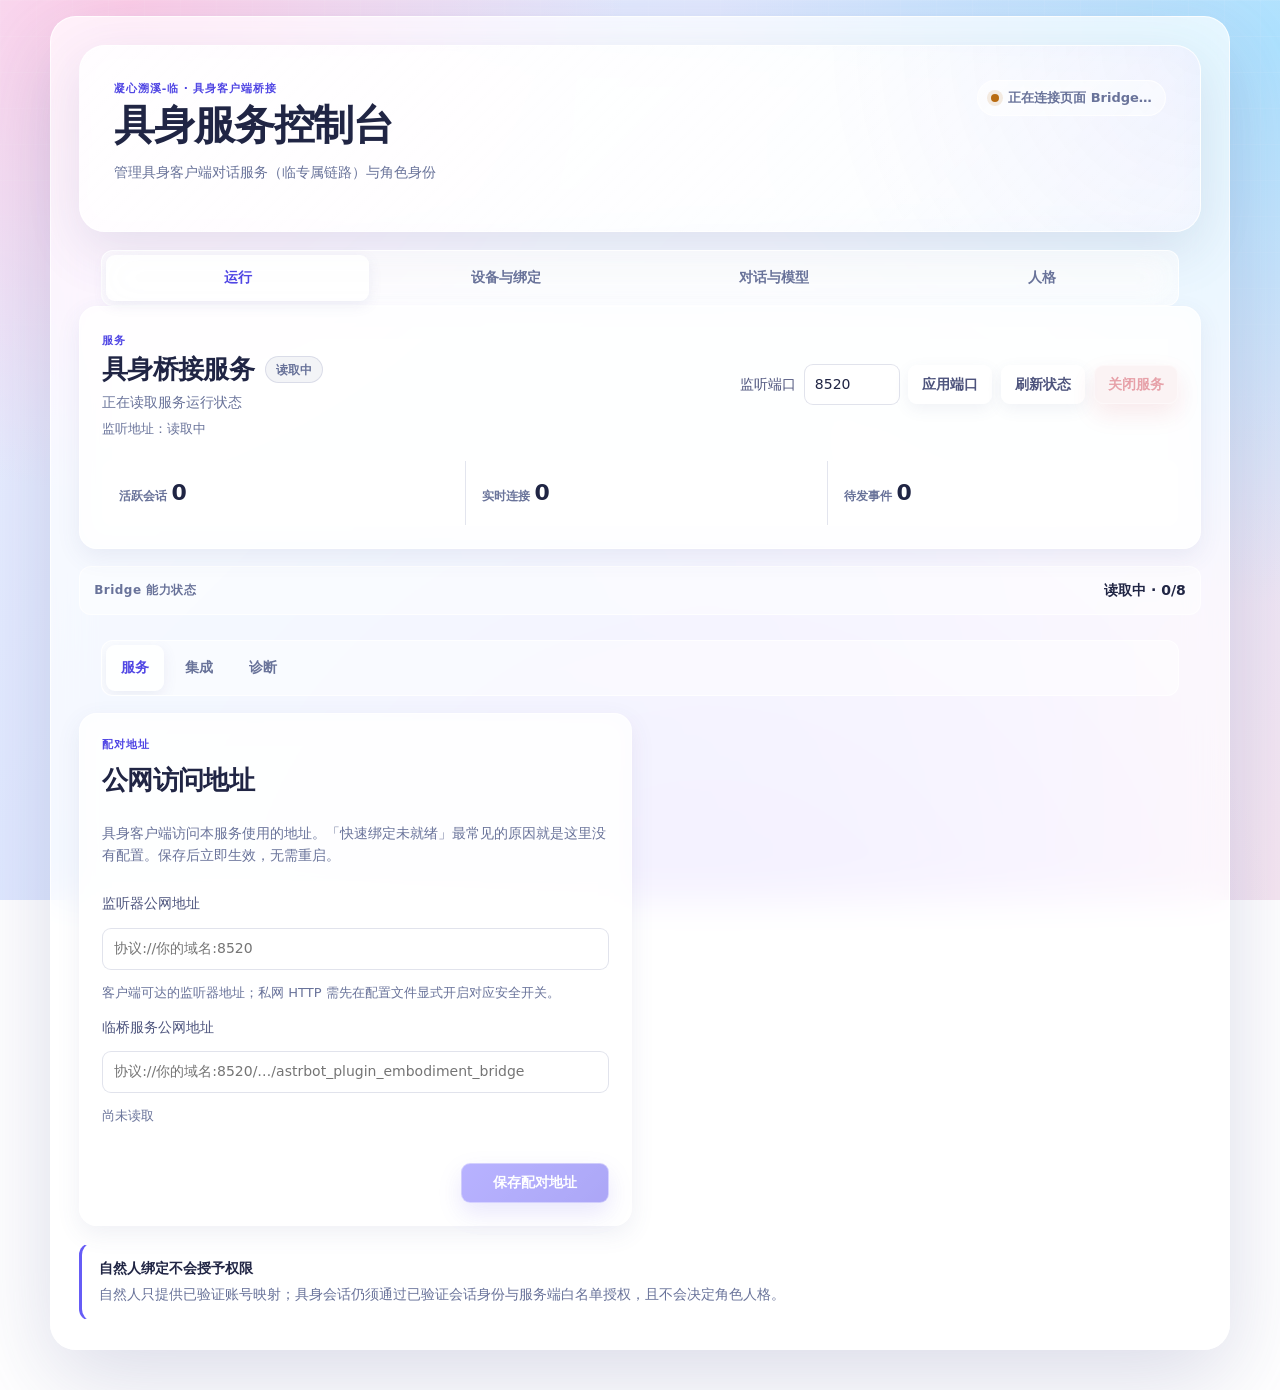
==== commit dad6b31c: "chore(release): 临 1.7.2 模型卡并排与术语汉化 新增设备绑定四步 stepper；运行区拆分服务/集成/诊断子页签并在根因出现时自动定位；对话与模型两卡桌面并排等高、主按钮不再整" ====
--- a/pages/operator/index.html
+++ b/pages/operator/index.html
@@ -3,11 +3,11 @@
 <head>
   <meta charset="utf-8" />
   <meta name="viewport" content="width=device-width, initial-scale=1" />
-  <meta name="color-scheme" content="dark" />
+  <meta name="color-scheme" content="light" />
   <link rel="icon" href="data:," />
   <title>凝心溯溪-临｜具身服务控制台</title>
-  <link rel="stylesheet" href="./style.css?v=1.7.1-2" />
-  <link rel="stylesheet" href="./series-ui.css?v=1.7.1-2" />
+  <link rel="stylesheet" href="./style.css?v=1.7.2-1" />
+  <link rel="stylesheet" href="./series-ui.css?v=1.7.2-1" />
   </head>
 <body data-series-ui="1">
   <main class="shell">
@@ -78,13 +78,13 @@
         <span class="capability-dot" aria-hidden="true"></span>
         <span>对话模型</span>
         <strong>读取中</strong>
-        <small class="capability-hint">用于具身对话与触碰/动作决策的 Provider（模型服务）。</small>
+        <small class="capability-hint">用于具身对话与触碰/动作决策的模型服务。</small>
       </div>
       <div class="capability-item" data-capability="bridge">
         <span class="capability-dot" aria-hidden="true"></span>
         <span>临专属链路</span>
         <strong>读取中</strong>
-        <small class="capability-hint">具身客户端直连的对话链路，普通文字与语音不经过 AstrBot EventBus。</small>
+        <small class="capability-hint">具身客户端直连的对话链路，普通文字与语音不经过 AstrBot 共享消息链路。</small>
       </div>
       <div class="capability-item" data-capability="identity_configured">
         <span class="capability-dot" aria-hidden="true"></span>
@@ -108,7 +108,7 @@
         <span class="capability-dot" aria-hidden="true"></span>
         <span>角色动作</span>
         <strong>读取中</strong>
-        <small class="capability-hint">只允许白名单动作（如 talk / idle），不会执行任意脚本。</small>
+        <small class="capability-hint">只允许白名单动作（如「说话 / 待机」），不会执行任意脚本。</small>
       </div>
       <div class="capability-item" data-capability="interaction_decision">
         <span class="capability-dot" aria-hidden="true"></span>
@@ -120,7 +120,7 @@
         <span class="capability-dot" aria-hidden="true"></span>
         <span>直连回退</span>
         <strong>读取中</strong>
-        <small class="capability-hint">链路不可用时直接调用已实例化 Provider 的兜底路径。</small>
+        <small class="capability-hint">链路不可用时直接调用已实例化模型服务的兜底路径。</small>
       </div>
       </section>
     </details>
@@ -138,8 +138,8 @@
       <section class="setting-panel" aria-labelledby="model-title">
         <span class="section-label">决策与回退</span>
         <h2 id="model-title">临具身对话模型</h2>
-        <p>用于触碰与动作决策，以及管理员明确开启的直连回退。普通文字和语音由临专属链路直管模型处理，不进入 AstrBot EventBus。这里只显示已实例化 Provider 的安全摘要，不读取密钥或原始配置。</p>
-        <label for="chat-provider-id">Provider</label>
+        <p>用于触碰与动作决策，以及管理员明确开启的直连回退。普通文字和语音由临专属链路直管模型处理，不进入 AstrBot 共享消息链路。这里只显示已实例化模型服务的安全摘要，不读取密钥或原始配置。</p>
+        <label for="chat-provider-id">对话模型服务商</label>
         <select id="chat-provider-id" disabled>
           <option value="">正在读取可用模型</option>
         </select>
@@ -150,12 +150,12 @@
       <section class="setting-panel" aria-labelledby="fast-action-title">
         <span class="section-label">异步动作</span>
         <h2 id="fast-action-title">快速动作决策</h2>
-        <p>使用独立的快速 Provider 并行判断角色动作，不等待临专属链路主回复。它只输出白名单动作，不生成回复；关闭、未配置或启动前发现模型缺失时由临专属链路主回复处理。快速通道已经接管本轮后若超时、失败或没有选出动作，则只回退到本地 talk/idle，避免两个模型重复决策。</p>
+        <p>使用独立的快速动作模型服务并行判断角色动作，不等待临专属链路主回复。它只输出白名单动作，不生成回复；关闭、未配置或启动前发现模型缺失时由临专属链路主回复处理。快速通道已经接管本轮后若超时、失败或没有选出动作，则只回退到本地「说话 / 待机」，避免两个模型重复决策。</p>
         <label class="mode-switch" for="fast-action-enabled">
           <input id="fast-action-enabled" type="checkbox" checked />
           <span>启用异步快速动作</span>
         </label>
-        <label for="fast-action-provider-id">快速 Provider</label>
+        <label for="fast-action-provider-id">快速动作模型服务商</label>
         <select id="fast-action-provider-id" disabled>
           <option value="">正在读取可用模型</option>
         </select>
@@ -171,13 +171,13 @@
       <div id="dialogue-panel-voice" class="dialogue-panel" role="tabpanel" aria-labelledby="dialogue-tab-voice" data-dialogue-panel="voice" hidden>
       <section class="setting-panel" aria-labelledby="stt-provider-title">
         <span class="section-label">语音输入</span>
-        <h2 id="stt-provider-title">语音识别 Provider</h2>
-        <p>选择 AstrBot 已实例化的正式 STT Provider；这里只读取安全摘要，不读取或显示 API 地址、密钥和原始 Provider 配置。</p>
-        <label for="stt-provider-id">STT Provider</label>
+        <h2 id="stt-provider-title">语音识别模型服务商</h2>
+        <p>选择 AstrBot 已实例化的正式语音识别模型服务商；这里只读取安全摘要，不读取或显示 API 地址、密钥和原始 Provider 配置。</p>
+        <label for="stt-provider-id">语音识别模型服务商</label>
         <select id="stt-provider-id" disabled>
           <option value="">正在读取可用语音识别模型</option>
         </select>
-        <p id="stt-provider-help" class="field-help">AstrBot 暂无普通插件通用的 STT 契约；第三方语音识别需要通过 AstrBot 正式 STTProvider 机制注册后才能选择。</p>
+        <p id="stt-provider-help" class="field-help">AstrBot 暂无普通插件通用的语音识别接口；第三方语音识别需要通过 AstrBot 正式 STTProvider 机制注册后才能选择。</p>
         <p id="stt-status" class="field-status" role="status">尚未读取</p>
         <button id="save-stt-button" class="primary" type="button" aria-busy="false" disabled>保存语音识别</button>
       </section>
@@ -644,7 +644,7 @@
 
     <section class="boundary-note" aria-label="权限边界">
       <strong>自然人绑定不会授予权限</strong>
-      <span>自然人只提供已验证账号映射；具身会话仍须通过 principal 与服务端白名单授权，且不会决定角色人格。</span>
+      <span>自然人只提供已验证账号映射；具身会话仍须通过已验证会话身份与服务端白名单授权，且不会决定角色人格。</span>
     </section>
 
     <div id="startup-error" class="startup-error" role="alert" hidden></div>
@@ -669,7 +669,7 @@
     </div>
 
   <script src="/api/plugin/page/bridge-sdk.js"></script>
-  <script src="./series-ui.js?v=1.7.1-2"></script>
-  <script type="module" src="./app.js?v=1.7.1-2"></script>
+  <script src="./series-ui.js?v=1.7.2-1"></script>
+  <script type="module" src="./app.js?v=1.7.2-1"></script>
 </body>
 </html>
--- a/pages/operator/style.css
+++ b/pages/operator/style.css
@@ -253,7 +253,15 @@
   display: grid;
   gap: 13px;
   align-content: start;
-  min-height: 410px;
+  min-height: 0;
+}
+
+/* 面板内的主操作按钮不再被网格拉成整行巨型按钮 */
+body[data-series-ui] .setting-panel > button,
+body[data-series-ui] .setting-panel > .inline-actions > button {
+  justify-self: end;
+  width: auto;
+  min-width: 148px;
 }
 
 body[data-series-ui] .setting-panel h2 { margin: 0; }
@@ -1020,3 +1028,30 @@
   body[data-series-ui] .capability-health,
   body[data-series-ui] .persona-editor-actions.si-actionbar { transition: none !important; }
 }
+
+/* 桌面：对话与模型的子面板并排两列（能横向放下就不再纵向堆叠） */
+@media (min-width: 1024px) {
+  body[data-series-ui] .dialogue-panel {
+    display: grid;
+    grid-template-columns: repeat(2, minmax(0, 1fr));
+    gap: 17px;
+    /* 两张卡等高，避免一侧短卡留下突兀的缺口 */
+    align-items: stretch;
+  }
+}
+
+/* 运行区：页签独占整行，避免与面板一起被双列网格拆开 */
+body[data-series-ui] .settings-group > .runtime-tabs {
+  grid-column: 1 / -1;
+  margin-bottom: 0;
+}
+
+/* 服务台卡片补齐内边距，与其它卡片一致 */
+body[data-series-ui] .service-console {
+  padding: clamp(15px, 1.8vw, 22px);
+}
+
+/* 人格编辑器：为底部 sticky 操作栏预留空间，避免保存按钮压住输入区 */
+body[data-series-ui] .persona-editor-main {
+  padding-bottom: 76px;
+}
--- a/pages/operator/series-ui.css
+++ b/pages/operator/series-ui.css
@@ -1,6 +1,6 @@
-/* 凝心 UI 1.0 — Glass Aurora
+/* 凝心 UI 1.0.1 — Glass Aurora
  * Canonical source: astrbot_plugin_update_manager/ui/series-ui.css
- * Pages must not redefine generic controls, only page-specific layout.
+ * 通用控件按选择器分片用 :where() 降权：页面自身的类规则可以安全覆盖，不再被静默压制。
  */
 :root {
   color-scheme: light;
@@ -35,7 +35,7 @@
   --si-transition: 180ms cubic-bezier(.2, .7, .2, 1);
 }
 
-html { min-height: 100%; }
+:where(html) { min-height: 100%; }
 body[data-series-ui] {
   min-height: 100vh;
   margin: 0;
@@ -52,7 +52,7 @@
   -webkit-font-smoothing: antialiased;
   text-rendering: optimizeLegibility;
 }
-body[data-series-ui] [hidden] { display: none !important; }
+:where(body[data-series-ui] [hidden]) { display: none !important; }
 
 body[data-series-ui]::before {
   content: "";
@@ -66,17 +66,11 @@
   background-size: 36px 36px;
   mask-image: linear-gradient(to bottom, rgba(0,0,0,.46), transparent 72%);
 }
-body[data-series-ui] *,
-body[data-series-ui] *::before,
-body[data-series-ui] *::after { box-sizing: border-box; }
-body[data-series-ui] img,
-body[data-series-ui] svg { max-width: 100%; }
-body[data-series-ui] ::selection { background: rgba(102,92,246,.2); }
-
-body[data-series-ui] .shell,
-body[data-series-ui] .studio-shell,
-body[data-series-ui] .page-shell,
-body[data-series-ui] main:not(.main):not(.studio-main):not(#app) {
+body[data-series-ui] *, body[data-series-ui] *::before, body[data-series-ui] *::after { box-sizing: border-box; }
+:where(body[data-series-ui] img), :where(body[data-series-ui] svg) { max-width: 100%; }
+:where(body[data-series-ui] ::selection) { background: rgba(102,92,246,.2); }
+
+:where(body[data-series-ui] .shell), :where(body[data-series-ui] .studio-shell), :where(body[data-series-ui] .page-shell), :where(body[data-series-ui] main:not(.main):not(.studio-main):not(#app)) {
   width: min(1420px, calc(100% - 32px));
   margin: 16px auto 40px;
   padding: clamp(16px, 2.2vw, 30px);
@@ -88,11 +82,7 @@
   -webkit-backdrop-filter: blur(20px) saturate(1.32);
 }
 
-body[data-series-ui] .hero,
-body[data-series-ui] .page-header,
-body[data-series-ui] .studio-hero,
-body[data-series-ui] .topbar,
-body[data-series-ui] .topbar-inner {
+:where(body[data-series-ui] .hero), :where(body[data-series-ui] .page-header), :where(body[data-series-ui] .studio-hero), :where(body[data-series-ui] .topbar), :where(body[data-series-ui] .topbar-inner) {
   position: relative;
   overflow: hidden;
   border: 1px solid var(--si-line);
@@ -104,37 +94,29 @@
   backdrop-filter: blur(18px) saturate(1.22);
   -webkit-backdrop-filter: blur(18px) saturate(1.22);
 }
-body[data-series-ui] .hero,
-body[data-series-ui] .page-header,
-body[data-series-ui] .studio-hero { padding: clamp(20px, 3vw, 34px); margin-bottom: 18px; }
-body[data-series-ui] .topbar,
-body[data-series-ui] .topbar-inner { padding: 13px 16px; margin-bottom: 16px; }
-
-body[data-series-ui] h1,
-body[data-series-ui] h2,
-body[data-series-ui] h3,
-body[data-series-ui] h4 {
+:where(body[data-series-ui] .hero), :where(body[data-series-ui] .page-header), :where(body[data-series-ui] .studio-hero) { padding: clamp(20px, 3vw, 34px); margin-bottom: 18px; }
+:where(body[data-series-ui] .topbar), :where(body[data-series-ui] .topbar-inner) { padding: 13px 16px; margin-bottom: 16px; }
+
+:where(body[data-series-ui] h1), :where(body[data-series-ui] h2), :where(body[data-series-ui] h3), :where(body[data-series-ui] h4) {
   margin-top: 0;
   color: var(--si-ink);
   font-family: var(--si-font);
   letter-spacing: -.028em;
 }
-body[data-series-ui] h1 { font-size: clamp(27px, 3.2vw, 42px); line-height: 1.06; }
-body[data-series-ui] h2 { font-size: clamp(20px, 2vw, 27px); line-height: 1.16; }
-body[data-series-ui] h3 { font-size: 17px; }
-body[data-series-ui] p { color: var(--si-muted); }
-body[data-series-ui] a { color: var(--si-primary-strong); text-underline-offset: 3px; }
-body[data-series-ui] code,
-body[data-series-ui] pre,
-body[data-series-ui] kbd { font-family: var(--si-mono); }
-body[data-series-ui] code {
+:where(body[data-series-ui] h1) { font-size: clamp(27px, 3.2vw, 42px); line-height: 1.06; }
+:where(body[data-series-ui] h2) { font-size: clamp(20px, 2vw, 27px); line-height: 1.16; }
+:where(body[data-series-ui] h3) { font-size: 17px; }
+:where(body[data-series-ui] p) { color: var(--si-muted); }
+:where(body[data-series-ui] a) { color: var(--si-primary-strong); text-underline-offset: 3px; }
+:where(body[data-series-ui] code), :where(body[data-series-ui] pre), :where(body[data-series-ui] kbd) { font-family: var(--si-mono); }
+:where(body[data-series-ui] code) {
   padding: .16em .42em;
   border: 1px solid rgba(102,112,158,.15);
   border-radius: 7px;
   color: #4a4f78;
   background: rgba(255,255,255,.56);
 }
-body[data-series-ui] pre {
+:where(body[data-series-ui] pre) {
   overflow: auto;
   padding: 14px;
   border: 1px solid var(--si-line-solid);
@@ -143,46 +125,8 @@
   color: #f3f5ff;
 }
 
-/* Surfaces */
-body[data-series-ui] .card,
-body[data-series-ui] .si-card,
-body[data-series-ui] .si-surface,
-body[data-series-ui] .cards > *,
-body[data-series-ui] .metric,
-body[data-series-ui] .stat-card,
-body[data-series-ui] .metric-item,
-body[data-series-ui] .panel,
-body[data-series-ui] .settings-panel,
-body[data-series-ui] .settings-section,
-body[data-series-ui] .config-card,
-body[data-series-ui] .filter-card,
-body[data-series-ui] .probe-card,
-body[data-series-ui] .setup-card,
-body[data-series-ui] .usage-card,
-body[data-series-ui] .access-card,
-body[data-series-ui] .api-card,
-body[data-series-ui] .backend-card,
-body[data-series-ui] .backend-selector-card,
-body[data-series-ui] .director-card,
-body[data-series-ui] .integration-card,
-body[data-series-ui] .preview-card,
-body[data-series-ui] .routing-card,
-body[data-series-ui] .signal-card,
-body[data-series-ui] .studio-card,
-body[data-series-ui] .voice-list,
-body[data-series-ui] .voice-upload-actions,
-body[data-series-ui] .identity-editor,
-body[data-series-ui] .identity-list,
-body[data-series-ui] .logic-card,
-body[data-series-ui] .table-card,
-body[data-series-ui] .diagnostic-card,
-body[data-series-ui] .diagnostics-panel,
-body[data-series-ui] .integrations-panel,
-body[data-series-ui] .persona-panel,
-body[data-series-ui] .service-console,
-body[data-series-ui] .setting-panel,
-body[data-series-ui] .chart-card,
-body[data-series-ui] .workspace {
+:where(/* Surfaces */
+body[data-series-ui] .card), body[data-series-ui] .si-card, body[data-series-ui] .si-surface, :where(body[data-series-ui] .cards > *), :where(body[data-series-ui] .metric), :where(body[data-series-ui] .stat-card), :where(body[data-series-ui] .metric-item), :where(body[data-series-ui] .panel), :where(body[data-series-ui] .settings-panel), :where(body[data-series-ui] .settings-section), :where(body[data-series-ui] .config-card), :where(body[data-series-ui] .filter-card), :where(body[data-series-ui] .probe-card), :where(body[data-series-ui] .setup-card), :where(body[data-series-ui] .usage-card), :where(body[data-series-ui] .access-card), :where(body[data-series-ui] .api-card), :where(body[data-series-ui] .backend-card), :where(body[data-series-ui] .backend-selector-card), :where(body[data-series-ui] .director-card), :where(body[data-series-ui] .integration-card), :where(body[data-series-ui] .preview-card), :where(body[data-series-ui] .routing-card), :where(body[data-series-ui] .signal-card), :where(body[data-series-ui] .studio-card), :where(body[data-series-ui] .voice-list), :where(body[data-series-ui] .voice-upload-actions), :where(body[data-series-ui] .identity-editor), :where(body[data-series-ui] .identity-list), :where(body[data-series-ui] .logic-card), :where(body[data-series-ui] .table-card), :where(body[data-series-ui] .diagnostic-card), :where(body[data-series-ui] .diagnostics-panel), :where(body[data-series-ui] .integrations-panel), :where(body[data-series-ui] .persona-panel), :where(body[data-series-ui] .service-console), :where(body[data-series-ui] .setting-panel), :where(body[data-series-ui] .chart-card), :where(body[data-series-ui] .workspace) {
   border: 1px solid var(--si-line);
   border-radius: var(--si-radius);
   background: var(--si-surface);
@@ -190,104 +134,42 @@
   backdrop-filter: blur(14px) saturate(1.15);
   -webkit-backdrop-filter: blur(14px) saturate(1.15);
 }
-body[data-series-ui] .card,
-body[data-series-ui] .si-card,
-body[data-series-ui] .si-surface,
-body[data-series-ui] .metric,
-body[data-series-ui] .stat-card,
-body[data-series-ui] .metric-item,
-body[data-series-ui] .panel,
-body[data-series-ui] .settings-panel,
-body[data-series-ui] .settings-section,
-body[data-series-ui] .config-card,
-body[data-series-ui] .filter-card,
-body[data-series-ui] .probe-card,
-body[data-series-ui] .setup-card,
-body[data-series-ui] .usage-card,
-body[data-series-ui] .access-card,
-body[data-series-ui] .api-card,
-body[data-series-ui] .backend-card,
-body[data-series-ui] .backend-selector-card,
-body[data-series-ui] .director-card,
-body[data-series-ui] .integration-card,
-body[data-series-ui] .preview-card,
-body[data-series-ui] .routing-card,
-body[data-series-ui] .signal-card,
-body[data-series-ui] .studio-card,
-body[data-series-ui] .logic-card,
-body[data-series-ui] .table-card,
-body[data-series-ui] .diagnostic-card,
-body[data-series-ui] .diagnostics-panel,
-body[data-series-ui] .integrations-panel,
-body[data-series-ui] .persona-panel,
-body[data-series-ui] .setting-panel,
-body[data-series-ui] .chart-card { padding: clamp(15px, 1.8vw, 22px); }
-body[data-series-ui] .card + .card,
-body[data-series-ui] .panel + .panel,
-body[data-series-ui] .workspace + .workspace { margin-top: 14px; }
-body[data-series-ui] .metric,
-body[data-series-ui] .stat-card,
-body[data-series-ui] .metric-item {
+:where(body[data-series-ui] .card), body[data-series-ui] .si-card, body[data-series-ui] .si-surface, :where(body[data-series-ui] .metric), :where(body[data-series-ui] .stat-card), :where(body[data-series-ui] .metric-item), :where(body[data-series-ui] .panel), :where(body[data-series-ui] .settings-panel), :where(body[data-series-ui] .settings-section), :where(body[data-series-ui] .config-card), :where(body[data-series-ui] .filter-card), :where(body[data-series-ui] .probe-card), :where(body[data-series-ui] .setup-card), :where(body[data-series-ui] .usage-card), :where(body[data-series-ui] .access-card), :where(body[data-series-ui] .api-card), :where(body[data-series-ui] .backend-card), :where(body[data-series-ui] .backend-selector-card), :where(body[data-series-ui] .director-card), :where(body[data-series-ui] .integration-card), :where(body[data-series-ui] .preview-card), :where(body[data-series-ui] .routing-card), :where(body[data-series-ui] .signal-card), :where(body[data-series-ui] .studio-card), :where(body[data-series-ui] .logic-card), :where(body[data-series-ui] .table-card), :where(body[data-series-ui] .diagnostic-card), :where(body[data-series-ui] .diagnostics-panel), :where(body[data-series-ui] .integrations-panel), :where(body[data-series-ui] .persona-panel), :where(body[data-series-ui] .setting-panel), :where(body[data-series-ui] .chart-card) { padding: clamp(15px, 1.8vw, 22px); }
+:where(body[data-series-ui] .card + .card), :where(body[data-series-ui] .panel + .panel), :where(body[data-series-ui] .workspace + .workspace) { margin-top: 14px; }
+:where(body[data-series-ui] .metric), :where(body[data-series-ui] .stat-card), :where(body[data-series-ui] .metric-item) {
   min-width: 0;
   padding: 15px 16px;
   background: linear-gradient(145deg, rgba(255,255,255,.76), rgba(255,255,255,.46));
 }
-body[data-series-ui] .stat-value,
-body[data-series-ui] .metric strong,
-body[data-series-ui] .metric-value { color: var(--si-ink); font-size: clamp(22px, 2.4vw, 30px); font-weight: 760; letter-spacing: -.04em; }
-body[data-series-ui] .stat-label,
-body[data-series-ui] .metric label,
-body[data-series-ui] .metric-label,
-body[data-series-ui] .eyebrow { color: var(--si-primary-strong); font-size: 11px; font-weight: 750; letter-spacing: .08em; text-transform: uppercase; }
-body[data-series-ui] .section-heading,
-body[data-series-ui] .section-head,
-body[data-series-ui] .request-heading { display: flex; align-items: center; justify-content: space-between; gap: 12px; margin-bottom: 13px; }
-
-/* Navigation and tabs */
-body[data-series-ui] .tabs,
-body[data-series-ui] .si-tabs,
-body[data-series-ui] .settings-tabs,
-body[data-series-ui] .segmented-control,
-body[data-series-ui] .toolbar {
+:where(body[data-series-ui] .stat-value), :where(body[data-series-ui] .metric strong), :where(body[data-series-ui] .metric-value) { color: var(--si-ink); font-size: clamp(22px, 2.4vw, 30px); font-weight: 760; letter-spacing: -.04em; }
+:where(body[data-series-ui] .stat-label), :where(body[data-series-ui] .metric label), :where(body[data-series-ui] .metric-label), :where(body[data-series-ui] .eyebrow) { color: var(--si-primary-strong); font-size: 11px; font-weight: 750; letter-spacing: .08em; text-transform: uppercase; }
+:where(body[data-series-ui] .section-heading), :where(body[data-series-ui] .section-head), :where(body[data-series-ui] .request-heading) { display: flex; align-items: center; justify-content: space-between; gap: 12px; margin-bottom: 13px; }
+
+:where(/* Navigation and tabs */
+body[data-series-ui] .tabs), body[data-series-ui] .si-tabs, :where(body[data-series-ui] .settings-tabs), :where(body[data-series-ui] .segmented-control), :where(body[data-series-ui] .toolbar) {
   display: flex;
   align-items: center;
   gap: 7px;
   flex-wrap: wrap;
 }
-body[data-series-ui] .tabs,
-body[data-series-ui] .si-tabs,
-body[data-series-ui] .settings-tabs { margin-bottom: 16px; padding: 5px; border: 1px solid var(--si-line); border-radius: var(--si-radius-sm); background: rgba(255,255,255,.44); }
-body[data-series-ui] .tab-btn,
-body[data-series-ui] .si-tab,
-body[data-series-ui] .settings-tab,
-body[data-series-ui] .segmented-control button {
+:where(body[data-series-ui] .tabs), body[data-series-ui] .si-tabs, :where(body[data-series-ui] .settings-tabs) { margin-bottom: 16px; padding: 5px; border: 1px solid var(--si-line); border-radius: var(--si-radius-sm); background: rgba(255,255,255,.44); }
+:where(body[data-series-ui] .tab-btn), body[data-series-ui] .si-tab, :where(body[data-series-ui] .settings-tab), :where(body[data-series-ui] .segmented-control button) {
   border: 0;
   border-radius: var(--si-radius-xs);
   color: var(--si-muted);
   background: transparent;
   box-shadow: none;
 }
-body[data-series-ui] .tab-btn:hover,
-body[data-series-ui] .settings-tab:hover,
-body[data-series-ui] .segmented-control button:hover { color: var(--si-ink); background: rgba(255,255,255,.56); }
-body[data-series-ui] .tab-btn.active,
-body[data-series-ui] .settings-tab.active,
-body[data-series-ui] .segmented-control button.active,
-body[data-series-ui] [aria-selected="true"] {
+:where(body[data-series-ui] .tab-btn:hover), :where(body[data-series-ui] .settings-tab:hover), :where(body[data-series-ui] .segmented-control button:hover) { color: var(--si-ink); background: rgba(255,255,255,.56); }
+:where(body[data-series-ui] .tab-btn.active), :where(body[data-series-ui] .settings-tab.active), :where(body[data-series-ui] .segmented-control button.active), :where(body[data-series-ui] [aria-selected="true"]) {
   color: var(--si-primary-strong);
   background: rgba(255,255,255,.82);
   box-shadow: 0 4px 14px rgba(86,96,160,.10);
   font-weight: 720;
 }
 
-/* Buttons */
-body[data-series-ui] button,
-body[data-series-ui] .btn,
-body[data-series-ui] .si-button,
-body[data-series-ui] .button,
-body[data-series-ui] input[type="button"],
-body[data-series-ui] input[type="submit"],
-body[data-series-ui] input[type="reset"] {
+:where(/* Buttons */
+body[data-series-ui] button), :where(body[data-series-ui] .btn), body[data-series-ui] .si-button, :where(body[data-series-ui] .button), :where(body[data-series-ui] input[type="button"]), :where(body[data-series-ui] input[type="submit"]), :where(body[data-series-ui] input[type="reset"]) {
   min-height: 38px;
   padding: 8px 13px;
   border: 1px solid rgba(255,255,255,.78);
@@ -300,49 +182,26 @@
   cursor: pointer;
   transition: transform var(--si-transition), box-shadow var(--si-transition), border-color var(--si-transition), background var(--si-transition), color var(--si-transition);
 }
-body[data-series-ui] button:hover,
-body[data-series-ui] .btn:hover,
-body[data-series-ui] .button:hover { transform: translateY(-1px); border-color: rgba(102,92,246,.42); color: var(--si-primary-strong); box-shadow: 0 9px 24px rgba(77,84,142,.13); }
-body[data-series-ui] button:active,
-body[data-series-ui] .btn:active { transform: translateY(0); }
-body[data-series-ui] button:focus-visible,
-body[data-series-ui] a:focus-visible,
-body[data-series-ui] input:focus-visible,
-body[data-series-ui] select:focus-visible,
-body[data-series-ui] textarea:focus-visible { outline: 0; box-shadow: var(--si-focus); }
-body[data-series-ui] button:disabled,
-body[data-series-ui] .btn:disabled,
-body[data-series-ui] input:disabled { opacity: .52; cursor: not-allowed; transform: none; }
-body[data-series-ui] .primary,
-body[data-series-ui] .btn.primary,
-body[data-series-ui] button.primary,
-body[data-series-ui] button[type="submit"] {
+:where(body[data-series-ui] button:hover), :where(body[data-series-ui] .btn:hover), :where(body[data-series-ui] .button:hover) { transform: translateY(-1px); border-color: rgba(102,92,246,.42); color: var(--si-primary-strong); box-shadow: 0 9px 24px rgba(77,84,142,.13); }
+:where(body[data-series-ui] button:active), :where(body[data-series-ui] .btn:active) { transform: translateY(0); }
+:where(body[data-series-ui] button:focus-visible), :where(body[data-series-ui] a:focus-visible), :where(body[data-series-ui] input:focus-visible), :where(body[data-series-ui] select:focus-visible), :where(body[data-series-ui] textarea:focus-visible) { outline: 0; box-shadow: var(--si-focus); }
+:where(body[data-series-ui] button:disabled), :where(body[data-series-ui] .btn:disabled), :where(body[data-series-ui] input:disabled) { opacity: .52; cursor: not-allowed; transform: none; }
+:where(body[data-series-ui] .primary), :where(body[data-series-ui] .btn.primary), :where(body[data-series-ui] button.primary), :where(body[data-series-ui] button[type="submit"]) {
   border-color: rgba(255,255,255,.42);
   color: #fff;
   background: linear-gradient(135deg, #766cff, #5f55ed);
   box-shadow: 0 10px 24px rgba(89,79,231,.26);
 }
-body[data-series-ui] .primary:hover,
-body[data-series-ui] .btn.primary:hover,
-body[data-series-ui] button.primary:hover { color: #fff; border-color: rgba(255,255,255,.7); background: linear-gradient(135deg, #837aff, #554be2); }
-body[data-series-ui] .secondary { color: var(--si-primary-strong); background: rgba(255,255,255,.7); }
-body[data-series-ui] .danger,
-body[data-series-ui] .btn.danger,
-body[data-series-ui] button.danger { color: #fff; border-color: rgba(255,255,255,.4); background: linear-gradient(135deg, #eb6a78, #cf4656); box-shadow: 0 10px 24px rgba(207,70,86,.22); }
-body[data-series-ui] .danger-quiet { color: var(--si-danger); background: var(--si-danger-soft); }
-body[data-series-ui] .icon-command,
-body[data-series-ui] button[aria-label]:not(.tab-btn) { display: inline-grid; place-items: center; }
-body[data-series-ui] .ghost-link,
-body[data-series-ui] .compact-link { border: 0; padding: 4px 6px; color: var(--si-primary-strong); background: transparent; box-shadow: none; }
-
-/* Forms */
-body[data-series-ui] label { color: #4d547d; font-weight: 590; }
-body[data-series-ui] input:not([type="checkbox"]):not([type="radio"]):not([type="range"]),
-body[data-series-ui] .si-input,
-body[data-series-ui] select,
-body[data-series-ui] .si-select,
-body[data-series-ui] textarea,
-body[data-series-ui] .si-textarea {
+:where(body[data-series-ui] .primary:hover), :where(body[data-series-ui] .btn.primary:hover), :where(body[data-series-ui] button.primary:hover) { color: #fff; border-color: rgba(255,255,255,.7); background: linear-gradient(135deg, #837aff, #554be2); }
+:where(body[data-series-ui] .secondary) { color: var(--si-primary-strong); background: rgba(255,255,255,.7); }
+:where(body[data-series-ui] .danger), :where(body[data-series-ui] .btn.danger), :where(body[data-series-ui] button.danger) { color: #fff; border-color: rgba(255,255,255,.4); background: linear-gradient(135deg, #eb6a78, #cf4656); box-shadow: 0 10px 24px rgba(207,70,86,.22); }
+:where(body[data-series-ui] .danger-quiet) { color: var(--si-danger); background: var(--si-danger-soft); }
+:where(body[data-series-ui] .icon-command), :where(body[data-series-ui] button[aria-label]:not(.tab-btn)) { display: inline-grid; place-items: center; }
+:where(body[data-series-ui] .ghost-link), :where(body[data-series-ui] .compact-link) { border: 0; padding: 4px 6px; color: var(--si-primary-strong); background: transparent; box-shadow: none; }
+
+:where(/* Forms */
+body[data-series-ui] label) { color: #4d547d; font-weight: 590; }
+:where(body[data-series-ui] input:not([type="checkbox"]):not([type="radio"]):not([type="range"])), body[data-series-ui] .si-input, :where(body[data-series-ui] select), body[data-series-ui] .si-select, :where(body[data-series-ui] textarea), body[data-series-ui] .si-textarea {
   width: 100%;
   min-height: 40px;
   padding: 9px 11px;
@@ -354,36 +213,20 @@
   font: inherit;
   transition: border-color var(--si-transition), box-shadow var(--si-transition), background var(--si-transition);
 }
-body[data-series-ui] input::placeholder,
-body[data-series-ui] textarea::placeholder { color: #9ba3bd; }
-body[data-series-ui] input:not([type="checkbox"]):not([type="radio"]):not([type="range"]):hover,
-body[data-series-ui] select:hover,
-body[data-series-ui] textarea:hover { border-color: rgba(102,92,246,.32); background: rgba(255,255,255,.78); }
-body[data-series-ui] input[type="range"] { accent-color: var(--si-primary); }
-body[data-series-ui] input[type="checkbox"],
-body[data-series-ui] input[type="radio"] { accent-color: var(--si-primary); }
-body[data-series-ui] .switch { display: inline-flex; align-items: center; gap: 8px; cursor: pointer; }
-body[data-series-ui] .switch input { width: 18px; height: 18px; }
-body[data-series-ui] .field-row,
-body[data-series-ui] .form-grid,
-body[data-series-ui] .settings-grid,
-body[data-series-ui] .config-form,
-body[data-series-ui] .field-grid,
-body[data-series-ui] .service-metrics { display: grid; gap: 12px; }
-body[data-series-ui] .field-row,
-body[data-series-ui] .form-grid,
-body[data-series-ui] .settings-grid { grid-template-columns: repeat(auto-fit, minmax(240px, 1fr)); }
-body[data-series-ui] .field-hint,
-body[data-series-ui] .field-note,
-body[data-series-ui] .hint,
-body[data-series-ui] .muted,
-body[data-series-ui] .note { color: var(--si-muted); font-size: 12px; }
-
-/* Tables and lists */
-body[data-series-ui] .table-wrap { overflow: auto; border: 1px solid var(--si-line); border-radius: var(--si-radius); background: rgba(255,255,255,.46); }
-body[data-series-ui] table,
-body[data-series-ui] .si-table { width: 100%; border-collapse: separate; border-spacing: 0; color: var(--si-ink); background: transparent; }
-body[data-series-ui] thead th {
+:where(body[data-series-ui] input::placeholder), :where(body[data-series-ui] textarea::placeholder) { color: #9ba3bd; }
+:where(body[data-series-ui] input:not([type="checkbox"]):not([type="radio"]):not([type="range"]):hover), :where(body[data-series-ui] select:hover), :where(body[data-series-ui] textarea:hover) { border-color: rgba(102,92,246,.32); background: rgba(255,255,255,.78); }
+:where(body[data-series-ui] input[type="range"]) { accent-color: var(--si-primary); }
+:where(body[data-series-ui] input[type="checkbox"]), :where(body[data-series-ui] input[type="radio"]) { accent-color: var(--si-primary); }
+:where(body[data-series-ui] .switch) { display: inline-flex; align-items: center; gap: 8px; cursor: pointer; }
+:where(body[data-series-ui] .switch input) { width: 18px; height: 18px; }
+:where(body[data-series-ui] .field-row), :where(body[data-series-ui] .form-grid), :where(body[data-series-ui] .settings-grid), :where(body[data-series-ui] .config-form), :where(body[data-series-ui] .field-grid), :where(body[data-series-ui] .service-metrics) { display: grid; gap: 12px; }
+:where(body[data-series-ui] .field-row), :where(body[data-series-ui] .form-grid), :where(body[data-series-ui] .settings-grid) { grid-template-columns: repeat(auto-fit, minmax(240px, 1fr)); }
+:where(body[data-series-ui] .field-hint), :where(body[data-series-ui] .field-note), :where(body[data-series-ui] .hint), :where(body[data-series-ui] .muted), :where(body[data-series-ui] .note) { color: var(--si-muted); font-size: 12px; }
+
+:where(/* Tables and lists */
+body[data-series-ui] .table-wrap) { overflow: auto; border: 1px solid var(--si-line); border-radius: var(--si-radius); background: rgba(255,255,255,.46); }
+:where(body[data-series-ui] table), body[data-series-ui] .si-table { width: 100%; border-collapse: separate; border-spacing: 0; color: var(--si-ink); background: transparent; }
+:where(body[data-series-ui] thead th) {
   position: sticky;
   top: 0;
   z-index: 1;
@@ -398,27 +241,15 @@
   text-transform: uppercase;
   backdrop-filter: blur(10px);
 }
-body[data-series-ui] tbody td { padding: 12px 13px; border-bottom: 1px solid rgba(102,112,158,.10); vertical-align: middle; }
-body[data-series-ui] tbody tr:last-child td { border-bottom: 0; }
-body[data-series-ui] tbody tr { transition: background var(--si-transition); }
-body[data-series-ui] tbody tr:hover { background: rgba(255,255,255,.58); }
-body[data-series-ui] .usage-summary,
-body[data-series-ui] .status-board,
-body[data-series-ui] .readiness-list,
-body[data-series-ui] .voice-list,
-body[data-series-ui] .request-list { display: grid; gap: 8px; }
-body[data-series-ui] .request-list > *,
-body[data-series-ui] .readiness-list > *,
-body[data-series-ui] .integration-list > * { padding: 11px 12px; border: 1px solid rgba(255,255,255,.7); border-radius: var(--si-radius-xs); background: rgba(255,255,255,.48); }
-
-/* Status */
-body[data-series-ui] .pill,
-body[data-series-ui] .si-badge,
-body[data-series-ui] .status,
-body[data-series-ui] .hero-badge,
-body[data-series-ui] .soft-pill,
-body[data-series-ui] .status-badge,
-body[data-series-ui] .tag {
+:where(body[data-series-ui] tbody td) { padding: 12px 13px; border-bottom: 1px solid rgba(102,112,158,.10); vertical-align: middle; }
+:where(body[data-series-ui] tbody tr:last-child td) { border-bottom: 0; }
+:where(body[data-series-ui] tbody tr) { transition: background var(--si-transition); }
+:where(body[data-series-ui] tbody tr:hover) { background: rgba(255,255,255,.58); }
+:where(body[data-series-ui] .usage-summary), :where(body[data-series-ui] .status-board), :where(body[data-series-ui] .readiness-list), :where(body[data-series-ui] .voice-list), :where(body[data-series-ui] .request-list) { display: grid; gap: 8px; }
+:where(body[data-series-ui] .request-list > *), :where(body[data-series-ui] .readiness-list > *), :where(body[data-series-ui] .integration-list > *) { padding: 11px 12px; border: 1px solid rgba(255,255,255,.7); border-radius: var(--si-radius-xs); background: rgba(255,255,255,.48); }
+
+:where(/* Status */
+body[data-series-ui] .pill), body[data-series-ui] .si-badge, :where(body[data-series-ui] .status), :where(body[data-series-ui] .hero-badge), :where(body[data-series-ui] .soft-pill), :where(body[data-series-ui] .status-badge), :where(body[data-series-ui] .tag) {
   display: inline-flex;
   align-items: center;
   width: fit-content;
@@ -432,23 +263,14 @@
   line-height: 1.35;
   white-space: nowrap;
 }
-body[data-series-ui] .ok,
-body[data-series-ui] .success,
-body[data-series-ui] .status.ok,
-body[data-series-ui] .native { color: var(--si-success); background: var(--si-success-soft); }
-body[data-series-ui] .warn,
-body[data-series-ui] .warning,
-body[data-series-ui] .managed { color: var(--si-warning); background: var(--si-warning-soft); }
-body[data-series-ui] .danger,
-body[data-series-ui] .error { color: var(--si-danger); background: var(--si-danger-soft); }
-body[data-series-ui] .neutral { color: var(--si-muted); background: rgba(105,115,158,.10); }
-body[data-series-ui] .pulse-dot,
-body[data-series-ui] .state-dot,
-body[data-series-ui] .capability-dot,
-body[data-series-ui] .hero-badge-dot { box-shadow: 0 0 0 4px rgba(17,135,107,.10); }
-
-/* Modals, popovers, dialogs, toast */
-body[data-series-ui] .modal:not(.hidden) {
+:where(body[data-series-ui] .ok), :where(body[data-series-ui] .success), :where(body[data-series-ui] .status.ok), :where(body[data-series-ui] .native) { color: var(--si-success); background: var(--si-success-soft); }
+:where(body[data-series-ui] .warn), :where(body[data-series-ui] .warning), :where(body[data-series-ui] .managed) { color: var(--si-warning); background: var(--si-warning-soft); }
+:where(body[data-series-ui] .danger), :where(body[data-series-ui] .error) { color: var(--si-danger); background: var(--si-danger-soft); }
+:where(body[data-series-ui] .neutral) { color: var(--si-muted); background: rgba(105,115,158,.10); }
+:where(body[data-series-ui] .pulse-dot), :where(body[data-series-ui] .state-dot), :where(body[data-series-ui] .capability-dot), :where(body[data-series-ui] .hero-badge-dot) { box-shadow: 0 0 0 4px rgba(17,135,107,.10); }
+
+:where(/* Modals), :where(popovers), :where(dialogs), :where(toast */
+body[data-series-ui] .modal:not(.hidden)) {
   position: fixed;
   inset: 0;
   z-index: 1000;
@@ -459,7 +281,7 @@
   backdrop-filter: blur(12px);
   -webkit-backdrop-filter: blur(12px);
 }
-body[data-series-ui] .modal-backdrop {
+:where(body[data-series-ui] .modal-backdrop) {
   position: absolute;
   inset: 0;
   z-index: 0;
@@ -468,7 +290,7 @@
   backdrop-filter: none;
   -webkit-backdrop-filter: none;
 }
-body[data-series-ui] .modal-card {
+:where(body[data-series-ui] .modal-card) {
   position: relative;
   z-index: 1;
   display: flex;
@@ -483,27 +305,26 @@
   backdrop-filter: blur(24px) saturate(1.3);
   -webkit-backdrop-filter: blur(24px) saturate(1.3);
 }
-body[data-series-ui] .modal-header,
-body[data-series-ui] .modal-footer {
+:where(body[data-series-ui] .modal-header), :where(body[data-series-ui] .modal-footer) {
   flex: 0 0 auto;
   padding: 15px 18px;
   border-color: var(--si-line-solid);
   background: rgba(255,255,255,.42);
 }
-body[data-series-ui] .modal-header {
+:where(body[data-series-ui] .modal-header) {
   display: flex;
   align-items: center;
   justify-content: space-between;
   gap: 12px;
 }
-body[data-series-ui] .modal-footer {
+:where(body[data-series-ui] .modal-footer) {
   display: flex;
   align-items: center;
   justify-content: flex-end;
   gap: 9px;
   border-top: 1px solid var(--si-line-solid);
 }
-body[data-series-ui] .modal-body {
+:where(body[data-series-ui] .modal-body) {
   flex: 1 1 auto;
   min-height: 0;
   width: auto;
@@ -518,13 +339,11 @@
   -webkit-backdrop-filter: none;
 }
 
-body[data-series-ui] .dialog-message {
+:where(body[data-series-ui] .dialog-message) {
   white-space: pre-line;
 }
-body[data-series-ui] .popover-actions,
-body[data-series-ui] .group-popover { border: 1px solid var(--si-line); border-radius: var(--si-radius-sm); background: rgba(255,255,255,.9); box-shadow: var(--si-shadow); backdrop-filter: blur(18px); }
-body[data-series-ui] .toast,
-body[data-series-ui] .toast-stack > * {
+:where(body[data-series-ui] .popover-actions), :where(body[data-series-ui] .group-popover) { border: 1px solid var(--si-line); border-radius: var(--si-radius-sm); background: rgba(255,255,255,.9); box-shadow: var(--si-shadow); backdrop-filter: blur(18px); }
+:where(body[data-series-ui] .toast), :where(body[data-series-ui] .toast-stack > *) {
   padding: 11px 14px;
   border: 1px solid rgba(255,255,255,.84);
   border-radius: var(--si-radius-sm);
@@ -533,29 +352,20 @@
   box-shadow: var(--si-shadow);
   backdrop-filter: blur(18px);
 }
-body[data-series-ui] .toast.error,
-body[data-series-ui] .toast-stack .error { color: var(--si-danger); border-color: rgba(209,75,90,.28); }
-
-/* Empty/loading/progress */
-body[data-series-ui] .empty-state,
-body[data-series-ui] .si-empty,
-body[data-series-ui] .empty-row td,
-body[data-series-ui] .empty-cell,
-body[data-series-ui] .config-loading,
-body[data-series-ui] .integrations-empty,
-body[data-series-ui] .persona-empty {
+:where(body[data-series-ui] .toast.error), :where(body[data-series-ui] .toast-stack .error) { color: var(--si-danger); border-color: rgba(209,75,90,.28); }
+
+:where(/* Empty/loading/progress */
+body[data-series-ui] .empty-state), body[data-series-ui] .si-empty, :where(body[data-series-ui] .empty-row td), :where(body[data-series-ui] .empty-cell), :where(body[data-series-ui] .config-loading), :where(body[data-series-ui] .integrations-empty), :where(body[data-series-ui] .persona-empty) {
   padding: 28px 18px;
   color: var(--si-muted);
   text-align: center;
 }
-body[data-series-ui] .skeleton,
-body[data-series-ui] .is-loading {
+:where(body[data-series-ui] .skeleton), :where(body[data-series-ui] .is-loading) {
   position: relative;
   overflow: hidden;
   background: rgba(255,255,255,.48);
 }
-body[data-series-ui] .skeleton::after,
-body[data-series-ui] .is-loading::after {
+:where(body[data-series-ui] .skeleton::after), :where(body[data-series-ui] .is-loading::after) {
   content: "";
   position: absolute;
   inset: 0;
@@ -563,47 +373,23 @@
   background: linear-gradient(90deg, transparent, rgba(255,255,255,.68), transparent);
   animation: si-shimmer 1.5s infinite;
 }
-body[data-series-ui] .progress,
-body[data-series-ui] .bar,
-body[data-series-ui] .priority-learn-progress-bar,
-body[data-series-ui] .conversion-progress { overflow: hidden; border-radius: 999px; background: rgba(105,115,158,.14); }
-body[data-series-ui] .progress > *,
-body[data-series-ui] .bar > i,
-body[data-series-ui] .priority-learn-progress-fill { display: block; height: 100%; border-radius: inherit; background: linear-gradient(90deg, #7b72ff, #54c6e8); transition: width 280ms ease; }
-body[data-series-ui] .error-banner,
-body[data-series-ui] .page-alert,
-body[data-series-ui] .startup-error,
-body[data-series-ui] .unresolved-warning,
-body[data-series-ui] .legacy-notice,
-body[data-series-ui] .notice { border: 1px solid rgba(209,75,90,.18); border-radius: var(--si-radius-sm); background: rgba(209,75,90,.08); }
-body[data-series-ui] .notice,
-body[data-series-ui] .legacy-notice { border-color: rgba(102,92,246,.18); background: rgba(102,92,246,.08); }
-
-@keyframes si-shimmer { 100% { transform: translateX(100%); } }
+:where(body[data-series-ui] .progress), :where(body[data-series-ui] .bar), :where(body[data-series-ui] .priority-learn-progress-bar), :where(body[data-series-ui] .conversion-progress) { overflow: hidden; border-radius: 999px; background: rgba(105,115,158,.14); }
+:where(body[data-series-ui] .progress > *), :where(body[data-series-ui] .bar > i), :where(body[data-series-ui] .priority-learn-progress-fill) { display: block; height: 100%; border-radius: inherit; background: linear-gradient(90deg, #7b72ff, #54c6e8); transition: width 280ms ease; }
+:where(body[data-series-ui] .error-banner), :where(body[data-series-ui] .page-alert), :where(body[data-series-ui] .startup-error), :where(body[data-series-ui] .unresolved-warning), :where(body[data-series-ui] .legacy-notice), :where(body[data-series-ui] .notice) { border: 1px solid rgba(209,75,90,.18); border-radius: var(--si-radius-sm); background: rgba(209,75,90,.08); }
+:where(body[data-series-ui] .notice), :where(body[data-series-ui] .legacy-notice) { border-color: rgba(102,92,246,.18); background: rgba(102,92,246,.08); }
+
+@keyframes si-shimmer { :where(100%) { transform: translateX(100%); } }
 @media (max-width: 820px) {
-  body[data-series-ui] .shell,
-  body[data-series-ui] .studio-shell,
-  body[data-series-ui] .page-shell,
-  body[data-series-ui] main:not(.main):not(.studio-main):not(#app) { width: calc(100% - 18px); margin: 9px auto 26px; padding: 14px; border-radius: 20px; }
-  body[data-series-ui] .hero,
-  body[data-series-ui] .page-header,
-  body[data-series-ui] .studio-hero { padding: 20px; border-radius: 20px; }
-  body[data-series-ui] .field-row,
-  body[data-series-ui] .form-grid,
-  body[data-series-ui] .settings-grid { grid-template-columns: 1fr; }
-  body[data-series-ui] table { min-width: 680px; }
+  :where(body[data-series-ui] .shell), :where(body[data-series-ui] .studio-shell), :where(body[data-series-ui] .page-shell), :where(body[data-series-ui] main:not(.main):not(.studio-main):not(#app)) { width: calc(100% - 18px); margin: 9px auto 26px; padding: 14px; border-radius: 20px; }
+  :where(body[data-series-ui] .hero), :where(body[data-series-ui] .page-header), :where(body[data-series-ui] .studio-hero) { padding: 20px; border-radius: 20px; }
+  :where(body[data-series-ui] .field-row), :where(body[data-series-ui] .form-grid), :where(body[data-series-ui] .settings-grid) { grid-template-columns: 1fr; }
+  :where(body[data-series-ui] table) { min-width: 680px; }
 }
 @media (prefers-reduced-motion: reduce) {
-  body[data-series-ui] *,
-  body[data-series-ui] *::before,
-  body[data-series-ui] *::after { scroll-behavior: auto !important; animation-duration: .01ms !important; animation-iteration-count: 1 !important; transition-duration: .01ms !important; }
+  body[data-series-ui] *, body[data-series-ui] *::before, body[data-series-ui] *::after { scroll-behavior: auto !important; animation-duration: .01ms !important; animation-iteration-count: 1 !important; transition-duration: .01ms !important; }
 }
 @supports not (backdrop-filter: blur(1px)) {
-  body[data-series-ui] .shell,
-  body[data-series-ui] .studio-shell,
-  body[data-series-ui] .page-shell,
-  body[data-series-ui] .card,
-  body[data-series-ui] .panel { background: rgba(255,255,255,.92); }
+  :where(body[data-series-ui] .shell), :where(body[data-series-ui] .studio-shell), :where(body[data-series-ui] .page-shell), :where(body[data-series-ui] .card), :where(body[data-series-ui] .panel) { background: rgba(255,255,255,.92); }
 }
 
 /* Task-first layout primitives */
@@ -627,8 +413,7 @@
   grid-template-columns: repeat(auto-fit, minmax(118px, 1fr));
   gap: 8px;
 }
-body[data-series-ui] .si-tabbar,
-body[data-series-ui] .si-subnav {
+body[data-series-ui] .si-tabbar, body[data-series-ui] .si-subnav {
   display: flex;
   gap: 6px;
   overflow-x: auto;
@@ -637,8 +422,7 @@
   border-radius: var(--si-radius-sm);
   background: var(--si-surface-soft);
 }
-body[data-series-ui] .si-tabbar button,
-body[data-series-ui] .si-subnav button {
+body[data-series-ui] .si-tabbar button, body[data-series-ui] .si-subnav button {
   flex: 0 0 auto;
   min-height: 38px;
   border: 0;
@@ -648,8 +432,7 @@
   background: transparent;
   font-weight: 650;
 }
-body[data-series-ui] .si-tabbar button.active,
-body[data-series-ui] .si-subnav button.active {
+body[data-series-ui] .si-tabbar button.active, body[data-series-ui] .si-subnav button.active {
   color: var(--si-primary-strong);
   background: rgba(255,255,255,.82);
   box-shadow: var(--si-shadow-sm);
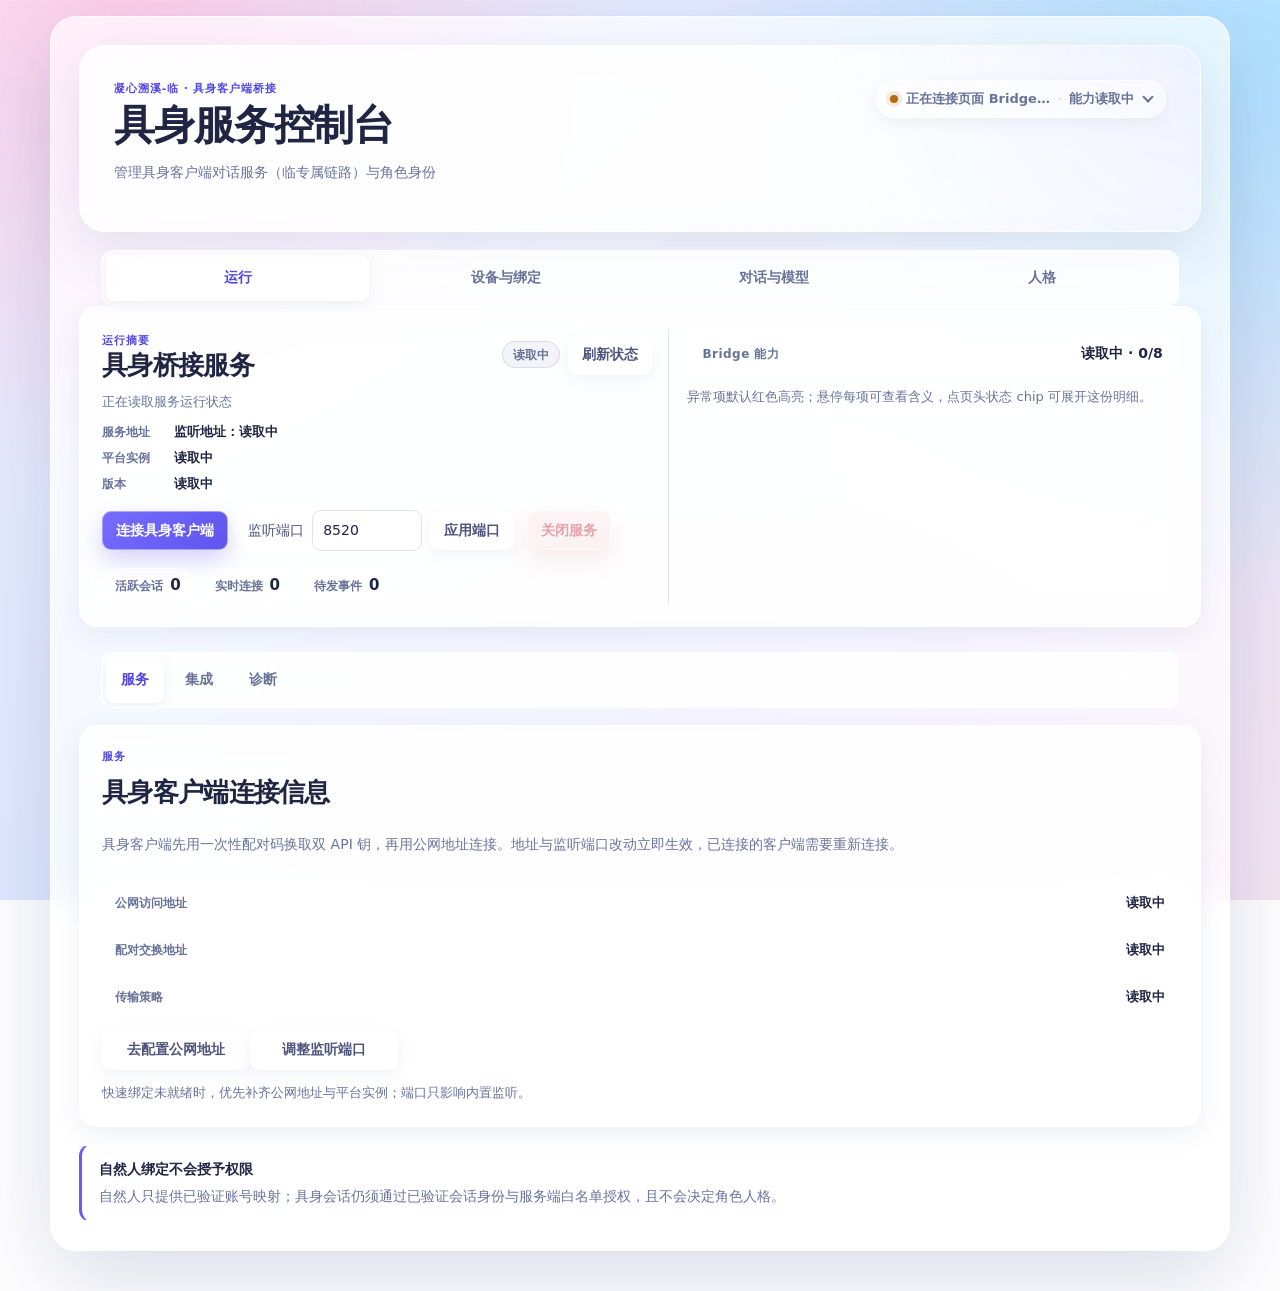
==== commit edef9298: "chore(release): 临 1.7.3 运行摘要卡与导航前置 服务地址/状态/平台实例/版本/能力健康合并为「运行摘要」卡，页头压缩为单状态 chip；二级导航前置 sticky，390px " ====
--- a/pages/operator/index.html
+++ b/pages/operator/index.html
@@ -6,8 +6,8 @@
   <meta name="color-scheme" content="light" />
   <link rel="icon" href="data:," />
   <title>凝心溯溪-临｜具身服务控制台</title>
-  <link rel="stylesheet" href="./style.css?v=1.7.2-1" />
-  <link rel="stylesheet" href="./series-ui.css?v=1.7.2-1" />
+  <link rel="stylesheet" href="./style.css?v=1.7.3-1" />
+  <link rel="stylesheet" href="./series-ui.css?v=1.7.3-1" />
   </head>
 <body data-series-ui="1">
   <main class="shell">
@@ -17,115 +17,20 @@
         <h1>具身服务控制台</h1>
         <p>管理具身客户端对话服务（临专属链路）与角色身份</p>
       </div>
-      <div class="runtime-state state-chip" role="status" aria-live="polite" aria-atomic="true">
+      <button id="runtime-state-button" class="runtime-state state-chip" type="button" aria-expanded="false" aria-controls="capability-health" aria-label="查看 Bridge 能力明细" title="点开查看 Bridge 能力明细">
         <span class="state-dot" aria-hidden="true"></span>
-        <span id="runtime-label">正在读取设置</span>
-      </div>
+        <span id="runtime-label" role="status" aria-live="polite" aria-atomic="true">正在读取设置</span>
+        <span id="runtime-capability-label" class="state-chip-extra">能力读取中</span>
+        <span class="state-chip-caret" aria-hidden="true"></span>
+      </button>
     </header>
 
-        <div id="settings-tabs" class="settings-tabs segmented-control" role="tablist" aria-label="设置分类">
+    <div id="settings-tabs" class="settings-tabs segmented-control" role="tablist" aria-label="设置分类">
       <button id="settings-tab-runtime" class="segment active" type="button" role="tab" aria-selected="true" aria-controls="settings-group-runtime" data-settings-tab="runtime">运行</button>
       <button id="settings-tab-devices" class="segment" type="button" role="tab" aria-selected="false" aria-controls="settings-group-devices" data-settings-tab="devices" tabindex="-1">设备与绑定</button>
       <button id="settings-tab-dialogue" class="segment" type="button" role="tab" aria-selected="false" aria-controls="settings-group-dialogue" data-settings-tab="dialogue" tabindex="-1">对话与模型</button>
       <button id="settings-tab-persona" class="segment" type="button" role="tab" aria-selected="false" aria-controls="settings-group-persona" data-settings-tab="persona" tabindex="-1">人格</button>
     </div>
-
-    <section class="service-console" aria-labelledby="service-title">
-      <div class="service-main">
-        <div>
-          <span class="section-label">服务</span>
-          <div class="service-title-row">
-            <h2 id="service-title">具身桥接服务</h2>
-            <span id="service-status-badge" class="status-badge loading">读取中</span>
-          </div>
-          <p id="service-summary">正在读取服务运行状态</p>
-          <p id="listener-address" class="listener-address">监听地址：读取中</p>
-        </div>
-        <div class="service-actions">
-          <div class="port-control">
-            <label for="listener-port">监听端口</label>
-            <input id="listener-port" type="number" min="1024" max="65535" step="1" value="8520" inputmode="numeric" />
-            <button id="save-listener-port-button" type="button" aria-busy="false">应用端口</button>
-          </div>
-          <button id="refresh-service-button" type="button" aria-busy="false">刷新状态</button>
-          <button id="service-control-button" class="danger" type="button" aria-busy="false" disabled>关闭服务</button>
-        </div>
-      </div>
-
-      <div class="service-metrics" aria-label="运行统计">
-        <div class="metric-item">
-          <span>活跃会话</span>
-          <strong id="active-session-count">0</strong>
-        </div>
-        <div class="metric-item">
-          <span>实时连接</span>
-          <strong id="attached-stream-count">0</strong>
-        </div>
-        <div class="metric-item">
-          <span>待发事件</span>
-          <strong id="queued-event-count">0</strong>
-        </div>
-      </div>
-    </section>
-
-    <details id="capability-health" class="capability-health si-disclosure">
-      <summary>
-        <span class="capability-summary-label">Bridge 能力状态</span>
-        <strong id="capability-summary-text">读取中</strong>
-      </summary>
-      <section class="capability-strip" aria-label="Bridge 能力状态">
-      <div class="capability-item" data-capability="dialogue">
-        <span class="capability-dot" aria-hidden="true"></span>
-        <span>对话模型</span>
-        <strong>读取中</strong>
-        <small class="capability-hint">用于具身对话与触碰/动作决策的模型服务。</small>
-      </div>
-      <div class="capability-item" data-capability="bridge">
-        <span class="capability-dot" aria-hidden="true"></span>
-        <span>临专属链路</span>
-        <strong>读取中</strong>
-        <small class="capability-hint">具身客户端直连的对话链路，普通文字与语音不经过 AstrBot 共享消息链路。</small>
-      </div>
-      <div class="capability-item" data-capability="identity_configured">
-        <span class="capability-dot" aria-hidden="true"></span>
-        <span>身份配置</span>
-        <strong>读取中</strong>
-        <small class="capability-hint">Quest 客户端身份与绑定材料是否齐全；未配置时只能先完成绑定。</small>
-      </div>
-      <div class="capability-item" data-capability="stt">
-        <span class="capability-dot" aria-hidden="true"></span>
-        <span>语音识别</span>
-        <strong>读取中</strong>
-        <small class="capability-hint">STT：把客户端语音转成文字。</small>
-      </div>
-      <div class="capability-item" data-capability="tts">
-        <span class="capability-dot" aria-hidden="true"></span>
-        <span>语音合成</span>
-        <strong>读取中</strong>
-        <small class="capability-hint">TTS：把回复文字合成为语音。</small>
-      </div>
-      <div class="capability-item" data-capability="avatar_actions">
-        <span class="capability-dot" aria-hidden="true"></span>
-        <span>角色动作</span>
-        <strong>读取中</strong>
-        <small class="capability-hint">只允许白名单动作（如「说话 / 待机」），不会执行任意脚本。</small>
-      </div>
-      <div class="capability-item" data-capability="interaction_decision">
-        <span class="capability-dot" aria-hidden="true"></span>
-        <span>交互决策</span>
-        <strong>读取中</strong>
-        <small class="capability-hint">触碰与动作的并行快速判断，不等待主回复。</small>
-      </div>
-      <div class="capability-item" data-capability="direct_provider_fallback">
-        <span class="capability-dot" aria-hidden="true"></span>
-        <span>直连回退</span>
-        <strong>读取中</strong>
-        <small class="capability-hint">链路不可用时直接调用已实例化模型服务的兜底路径。</small>
-      </div>
-      </section>
-    </details>
-
-
 
     <section class="settings-grid" aria-label="具身服务设置">
       <div id="settings-group-dialogue" class="settings-group" role="tabpanel" aria-labelledby="settings-tab-dialogue" data-settings-group="dialogue" hidden>
@@ -226,6 +131,18 @@
         <p id="platform-status" class="field-status" role="status">&#23578;&#26410;&#35835;&#21462;</p>
         <button id="save-platform-button" class="primary" type="button" aria-busy="false" disabled>&#20445;&#23384;&#24179;&#21488;</button>
       </section>
+      <section class="setting-panel" aria-labelledby="public-url-title">
+        <span class="section-label">配对地址</span>
+        <h2 id="public-url-title">公网访问地址</h2>
+        <p>具身客户端访问本服务使用的地址。「快速绑定未就绪」最常见的原因就是这里没有配置。保存后立即生效，无需重启。</p>
+        <label for="pairing-listener-public-url">监听器公网地址</label>
+        <input id="pairing-listener-public-url" type="url" maxlength="2048" autocomplete="off" placeholder="协议://你的域名:8520" />
+        <p class="field-help">客户端可达的监听器地址；私网 HTTP 需先在配置文件显式开启对应安全开关。</p>
+        <label for="pairing-public-url">临桥服务公网地址</label>
+        <input id="pairing-public-url" type="url" maxlength="2048" autocomplete="off" placeholder="协议://你的域名:8520/…/astrbot_plugin_embodiment_bridge" />
+        <p id="public-url-status" class="field-status" role="status">尚未读取</p>
+        <button id="save-public-url-button" class="primary" type="button" aria-busy="false" disabled>保存配对地址</button>
+      </section>
 
       <section class="setting-panel" aria-labelledby="quest-chain-title">
         <span class="section-label">对话链路</span>
@@ -568,24 +485,140 @@
       </div>
 
       <div id="settings-group-runtime" class="settings-group" role="tabpanel" aria-labelledby="settings-tab-runtime" data-settings-group="runtime">
+      <section id="run-summary" class="setting-panel run-summary" aria-labelledby="run-summary-title">
+        <div class="run-summary-main">
+          <div class="run-summary-head">
+            <div>
+              <span class="section-label">运行摘要</span>
+              <h2 id="run-summary-title">具身桥接服务</h2>
+            </div>
+            <div class="run-summary-head-actions">
+              <span id="service-status-badge" class="status-badge loading">读取中</span>
+              <button id="refresh-service-button" type="button" aria-busy="false">刷新状态</button>
+            </div>
+          </div>
+          <p id="service-summary" class="run-summary-status">正在读取服务运行状态</p>
+          <dl class="run-summary-facts">
+            <div class="run-summary-fact">
+              <dt>服务地址</dt>
+              <dd id="listener-address">监听地址：读取中</dd>
+            </div>
+            <div class="run-summary-fact">
+              <dt>平台实例</dt>
+              <dd id="summary-platform">读取中</dd>
+            </div>
+            <div class="run-summary-fact">
+              <dt>版本</dt>
+              <dd id="summary-version">读取中</dd>
+            </div>
+          </dl>
+          <div class="run-summary-actions">
+            <button id="summary-connect-button" class="primary" type="button">连接具身客户端</button>
+            <div class="port-control">
+              <label for="listener-port">监听端口</label>
+              <input id="listener-port" type="number" min="1024" max="65535" step="1" value="8520" inputmode="numeric" />
+              <button id="save-listener-port-button" type="button" aria-busy="false">应用端口</button>
+            </div>
+            <button id="service-control-button" class="danger" type="button" aria-busy="false" disabled>关闭服务</button>
+          </div>
+          <div class="service-metrics" aria-label="运行统计">
+            <div class="metric-item">
+              <span>活跃会话</span>
+              <strong id="active-session-count">0</strong>
+            </div>
+            <div class="metric-item">
+              <span>实时连接</span>
+              <strong id="attached-stream-count">0</strong>
+            </div>
+            <div class="metric-item">
+              <span>待发事件</span>
+              <strong id="queued-event-count">0</strong>
+            </div>
+          </div>
+        </div>
+
+        <div class="run-summary-capability">
+          <details id="capability-health" class="capability-health si-disclosure">
+            <summary>
+              <span class="capability-summary-label">Bridge 能力</span>
+              <strong id="capability-summary-text">读取中</strong>
+            </summary>
+            <section class="capability-strip" aria-label="Bridge 能力状态">
+              <div class="capability-item" data-capability="dialogue" title="用于具身对话与触碰/动作决策的模型服务。">
+                <span class="capability-dot" aria-hidden="true"></span>
+                <span>对话模型</span>
+                <strong>读取中</strong>
+                <small class="capability-hint">用于具身对话与触碰/动作决策的模型服务。</small>
+              </div>
+              <div class="capability-item" data-capability="bridge" title="具身客户端直连的对话链路，普通文字与语音不经过 AstrBot 共享消息链路。">
+                <span class="capability-dot" aria-hidden="true"></span>
+                <span>临专属链路</span>
+                <strong>读取中</strong>
+                <small class="capability-hint">具身客户端直连的对话链路，普通文字与语音不经过 AstrBot 共享消息链路。</small>
+              </div>
+              <div class="capability-item" data-capability="identity_configured" title="Quest 客户端身份与绑定材料是否齐全；未配置时只能先完成绑定。">
+                <span class="capability-dot" aria-hidden="true"></span>
+                <span>身份配置</span>
+                <strong>读取中</strong>
+                <small class="capability-hint">Quest 客户端身份与绑定材料是否齐全；未配置时只能先完成绑定。</small>
+              </div>
+              <div class="capability-item" data-capability="stt" title="STT：把客户端语音转成文字。">
+                <span class="capability-dot" aria-hidden="true"></span>
+                <span>语音识别</span>
+                <strong>读取中</strong>
+                <small class="capability-hint">STT：把客户端语音转成文字。</small>
+              </div>
+              <div class="capability-item" data-capability="tts" title="TTS：把回复文字合成为语音。">
+                <span class="capability-dot" aria-hidden="true"></span>
+                <span>语音合成</span>
+                <strong>读取中</strong>
+                <small class="capability-hint">TTS：把回复文字合成为语音。</small>
+              </div>
+              <div class="capability-item" data-capability="avatar_actions" title="只允许白名单动作（如「说话 / 待机」），不会执行任意脚本。">
+                <span class="capability-dot" aria-hidden="true"></span>
+                <span>角色动作</span>
+                <strong>读取中</strong>
+                <small class="capability-hint">只允许白名单动作（如「说话 / 待机」），不会执行任意脚本。</small>
+              </div>
+              <div class="capability-item" data-capability="interaction_decision" title="触碰与动作的并行快速判断，不等待主回复。">
+                <span class="capability-dot" aria-hidden="true"></span>
+                <span>交互决策</span>
+                <strong>读取中</strong>
+                <small class="capability-hint">触碰与动作的并行快速判断，不等待主回复。</small>
+              </div>
+              <div class="capability-item" data-capability="direct_provider_fallback" title="链路不可用时直接调用已实例化模型服务的兜底路径。">
+                <span class="capability-dot" aria-hidden="true"></span>
+                <span>直连回退</span>
+                <strong>读取中</strong>
+                <small class="capability-hint">链路不可用时直接调用已实例化模型服务的兜底路径。</small>
+              </div>
+            </section>
+          </details>
+          <p class="field-help run-summary-hint">异常项默认红色高亮；悬停每项可查看含义，点页头状态 chip 可展开这份明细。</p>
+        </div>
+      </section>
+
       <div id="runtime-tabs" class="runtime-tabs segmented-control" role="tablist" aria-label="运行分区">
         <button id="runtime-tab-service" class="segment active" type="button" role="tab" aria-selected="true" aria-controls="runtime-panel-service" data-runtime-tab="service" tabindex="0">服务</button>
         <button id="runtime-tab-integration" class="segment" type="button" role="tab" aria-selected="false" aria-controls="runtime-panel-integration" data-runtime-tab="integration" tabindex="-1">集成</button>
         <button id="runtime-tab-diagnostics" class="segment" type="button" role="tab" aria-selected="false" aria-controls="runtime-panel-diagnostics" data-runtime-tab="diagnostics" tabindex="-1">诊断</button>
       </div>
-      <section id="runtime-panel-service" class="setting-panel" data-runtime-panel="service" role="tabpanel" aria-labelledby="runtime-tab-service public-url-title">
-        <span class="section-label">配对地址</span>
-        <h2 id="public-url-title">公网访问地址</h2>
-        <p>具身客户端访问本服务使用的地址。「快速绑定未就绪」最常见的原因就是这里没有配置。保存后立即生效，无需重启。</p>
-        <label for="pairing-listener-public-url">监听器公网地址</label>
-        <input id="pairing-listener-public-url" type="url" maxlength="2048" autocomplete="off" placeholder="协议://你的域名:8520" />
-        <p class="field-help">客户端可达的监听器地址；私网 HTTP 需先在配置文件显式开启对应安全开关。</p>
-        <label for="pairing-public-url">临桥服务公网地址</label>
-        <input id="pairing-public-url" type="url" maxlength="2048" autocomplete="off" placeholder="协议://你的域名:8520/…/astrbot_plugin_embodiment_bridge" />
-        <p id="public-url-status" class="field-status" role="status">尚未读取</p>
-        <button id="save-public-url-button" class="primary" type="button" aria-busy="false" disabled>保存配对地址</button>
-      </section>
-
+
+      <section id="runtime-panel-service" class="setting-panel connection-panel" data-runtime-panel="service" role="tabpanel" aria-labelledby="runtime-tab-service connection-title">
+        <span class="section-label">服务</span>
+        <h2 id="connection-title">具身客户端连接信息</h2>
+        <p>具身客户端先用一次性配对码换取双 API 钥，再用公网地址连接。地址与监听端口改动立即生效，已连接的客户端需要重新连接。</p>
+        <ul class="connection-facts">
+          <li><span>公网访问地址</span><strong id="service-public-address">读取中</strong></li>
+          <li><span>配对交换地址</span><strong id="service-exchange-url">读取中</strong></li>
+          <li><span>传输策略</span><strong id="service-transport-policy">读取中</strong></li>
+        </ul>
+        <div class="inline-actions">
+          <button type="button" data-binding-goto="service">去配置公网地址</button>
+          <button type="button" data-binding-goto="service-port">调整监听端口</button>
+        </div>
+        <p id="service-connection-hint" class="field-help">快速绑定未就绪时，优先补齐公网地址与平台实例；端口只影响内置监听。</p>
+      </section>
       <section id="runtime-panel-integration" class="setting-panel integrations-panel" data-runtime-panel="integration" role="tabpanel" aria-labelledby="runtime-tab-integration integrations-title">
         <span class="section-label">系列集成</span>
         <h2 id="integrations-title">系列插件集成状态</h2>
@@ -669,7 +702,7 @@
     </div>
 
   <script src="/api/plugin/page/bridge-sdk.js"></script>
-  <script src="./series-ui.js?v=1.7.2-1"></script>
-  <script type="module" src="./app.js?v=1.7.2-1"></script>
+  <script src="./series-ui.js?v=1.7.3-1"></script>
+  <script type="module" src="./app.js?v=1.7.3-1"></script>
 </body>
 </html>
--- a/pages/operator/style.css
+++ b/pages/operator/style.css
@@ -56,37 +56,6 @@
 body[data-series-ui] .runtime-state.warning .state-dot {
   background: var(--si-warning);
   box-shadow: 0 0 0 5px var(--si-warning-soft);
-}
-
-body[data-series-ui] .service-console {
-  display: grid;
-  gap: 20px;
-  margin-bottom: 17px;
-}
-
-body[data-series-ui] .service-main {
-  display: flex;
-  align-items: center;
-  justify-content: space-between;
-  gap: 22px;
-}
-
-body[data-series-ui] .service-title-row {
-  display: flex;
-  align-items: center;
-  gap: 11px;
-  margin: 4px 0 7px;
-}
-
-body[data-series-ui] .service-title-row h2 { margin: 0; }
-body[data-series-ui] .service-main p { margin: 0; color: var(--si-muted); line-height: 1.55; }
-body[data-series-ui] .listener-address { margin-top: 6px !important; font-size: 13px; }
-body[data-series-ui] .service-actions {
-  display: flex;
-  align-items: center;
-  justify-content: flex-end;
-  gap: 9px;
-  flex-wrap: wrap;
 }
 
 body[data-series-ui] .port-control {
@@ -822,31 +791,8 @@
 @media (max-width: 560px) {
   body[data-series-ui] .shell { width: min(100% - 20px, 1180px); }
   body[data-series-ui] .page-header { align-items: flex-start; flex-direction: column; }
-  body[data-series-ui] .service-main { align-items: stretch; flex-direction: column; }
-  body[data-series-ui] .service-actions { justify-content: stretch; }
-  body[data-series-ui] .service-actions button { flex: 1 1 0; }
-  body[data-series-ui] .port-control { grid-template-columns: 1fr 96px 1fr; width: 100%; }
-  body[data-series-ui] .integrations-list {
-  display: grid;
-  gap: 9px;
-  list-style: none;
-  margin: 12px 0 0;
-  padding: 0;
-}
-
-body[data-series-ui] .integration-item {
-  display: flex;
-  align-items: center;
-  gap: 9px;
-  flex-wrap: wrap;
-}
-
-body[data-series-ui] .integration-name { color: var(--si-ink); font-weight: 680; }
-body[data-series-ui] .integration-reason,
-body[data-series-ui] .integrations-empty { color: var(--si-muted); font-size: 13px; }
-body[data-series-ui] button[aria-busy="true"] { cursor: wait; }
-
-body[data-series-ui] .service-metrics { grid-template-columns: 1fr; }
+  body[data-series-ui] .port-control { grid-template-columns: auto minmax(0, 1fr) auto; width: 100%; }
+  body[data-series-ui] .service-metrics { grid-template-columns: 1fr; }
   body[data-series-ui] .metric-item { padding: 12px; }
   body[data-series-ui] .metric-item + .metric-item { border-top: 1px solid var(--si-line-solid); border-left: 0; }
   body[data-series-ui] .capability-strip { grid-template-columns: repeat(2, minmax(0, 1fr)); }
@@ -1046,12 +992,302 @@
   margin-bottom: 0;
 }
 
-/* 服务台卡片补齐内边距，与其它卡片一致 */
-body[data-series-ui] .service-console {
-  padding: clamp(15px, 1.8vw, 22px);
-}
-
 /* 人格编辑器：为底部 sticky 操作栏预留空间，避免保存按钮压住输入区 */
 body[data-series-ui] .persona-editor-main {
   padding-bottom: 76px;
 }
+
+/* ── 运行摘要卡（方案 B）：服务信息与 Bridge 能力合并到首屏一张卡 ─────── */
+body[data-series-ui] .run-summary {
+  grid-column: 1 / -1;
+  grid-template-columns: minmax(0, 1fr);
+  gap: 16px;
+}
+
+body[data-series-ui] .run-summary-main {
+  display: grid;
+  gap: 11px;
+  align-content: start;
+}
+
+body[data-series-ui] .run-summary-head {
+  display: flex;
+  align-items: center;
+  justify-content: space-between;
+  gap: 12px;
+}
+
+body[data-series-ui] .run-summary-head h2 { margin: 0; }
+body[data-series-ui] .run-summary-head-actions {
+  display: flex;
+  align-items: center;
+  gap: 8px;
+  flex-wrap: wrap;
+  justify-content: flex-end;
+}
+body[data-series-ui] .run-summary-status {
+  margin: 0;
+  color: var(--si-muted);
+  font-size: 13px;
+  line-height: 1.5;
+}
+
+body[data-series-ui] .run-summary-facts { display: grid; gap: 6px; margin: 0; }
+body[data-series-ui] .run-summary-fact {
+  display: flex;
+  align-items: baseline;
+  gap: 10px;
+  min-width: 0;
+}
+
+body[data-series-ui] .run-summary-fact dt {
+  flex: 0 0 62px;
+  color: var(--si-muted);
+  font-size: 12px;
+  font-weight: 650;
+}
+
+body[data-series-ui] .run-summary-fact dd {
+  min-width: 0;
+  margin: 0;
+  color: var(--si-ink);
+  font-size: 13px;
+  font-weight: 680;
+  overflow-wrap: anywhere;
+}
+
+body[data-series-ui] .run-summary-actions {
+  display: flex;
+  align-items: center;
+  flex-wrap: wrap;
+  gap: 8px;
+}
+
+body[data-series-ui] .run-summary .port-control {
+  grid-template-columns: auto minmax(84px, 110px) auto;
+  padding: 3px 4px 3px 11px;
+  border: 1px solid var(--si-line);
+  border-radius: 999px;
+  background: var(--si-surface-soft);
+}
+
+body[data-series-ui] .run-summary .port-control input { min-height: 32px; }
+body[data-series-ui] .run-summary .port-control button { min-height: 32px; }
+
+/* 运行统计改为紧凑胶囊行（对齐效果图右下角的三枚小标签） */
+body[data-series-ui] .run-summary .service-metrics {
+  display: flex;
+  flex-wrap: wrap;
+  gap: 8px;
+  margin-top: 2px;
+  overflow: visible;
+  border: 0;
+  border-radius: 0;
+  background: none;
+}
+
+body[data-series-ui] .run-summary .metric-item {
+  display: inline-flex;
+  align-items: baseline;
+  gap: 7px;
+  border: 1px solid var(--si-line);
+  border-radius: 999px;
+  padding: 5px 12px;
+  background: var(--si-surface-soft);
+}
+
+body[data-series-ui] .run-summary .metric-item + .metric-item {
+  border: 1px solid var(--si-line);
+}
+
+body[data-series-ui] .run-summary .metric-item strong { font-size: 15px; }
+body[data-series-ui] .run-summary-capability { display: grid; gap: 8px; align-content: start; }
+body[data-series-ui] .run-summary .capability-health { margin: 0; }
+body[data-series-ui] .run-summary-hint { margin: 0; }
+
+/* 卡内能力条改紧凑 pill：含义走 title，明细由页头 chip 或本区块展开 */
+body[data-series-ui] .run-summary .capability-strip {
+  grid-template-columns: repeat(2, minmax(0, 1fr));
+  gap: 7px;
+  margin: 11px 12px 12px;
+}
+
+body[data-series-ui] .run-summary .capability-item {
+  display: flex;
+  align-items: center;
+  gap: 7px;
+  min-height: 0;
+  border-radius: 999px;
+  padding: 6px 11px;
+  background: rgba(255, 255, 255, .62);
+}
+
+body[data-series-ui] .run-summary .capability-item .capability-dot {
+  grid-row: auto;
+  align-self: center;
+  margin-top: 0;
+}
+
+body[data-series-ui] .run-summary .capability-item span:not(.capability-dot) {
+  flex: 1 1 auto;
+  font-size: 12.5px;
+}
+
+body[data-series-ui] .run-summary .capability-item strong { flex: 0 0 auto; font-size: 12px; }
+body[data-series-ui] .run-summary .capability-hint { display: none; }
+
+/* 「服务」二级面板：连接信息 + 缺项一键跳转 */
+body[data-series-ui] .connection-facts {
+  display: grid;
+  gap: 7px;
+  margin: 0;
+  padding: 0;
+  list-style: none;
+}
+
+body[data-series-ui] .connection-facts li {
+  display: flex;
+  align-items: baseline;
+  justify-content: space-between;
+  gap: 12px;
+  border: 1px solid var(--si-line);
+  border-radius: var(--si-radius-xs);
+  padding: 9px 12px;
+  background: var(--si-surface-soft);
+}
+
+body[data-series-ui] .connection-facts span { color: var(--si-muted); font-size: 12px; font-weight: 650; }
+body[data-series-ui] .connection-facts strong {
+  min-width: 0;
+  color: var(--si-ink);
+  font-size: 13px;
+  text-align: right;
+  overflow-wrap: anywhere;
+}
+
+/* 运行分区面板独占整行，不被父级双列网格拆开 */
+body[data-series-ui] .settings-group > [data-runtime-panel] { grid-column: 1 / -1; }
+
+/* ── sticky 导航：页面级 tab 与二级 tab 都吸顶 ─────────────────────────── */
+body[data-series-ui] {
+  --si-subnav-top: 62px;
+}
+
+body[data-series-ui] .settings-tabs {
+  background: rgba(255, 255, 255, .74);
+}
+
+body[data-series-ui] .runtime-tabs,
+body[data-series-ui] .dialogue-tabs {
+  position: sticky;
+  top: var(--si-subnav-top);
+  z-index: 15;
+  background: rgba(255, 255, 255, .74);
+  backdrop-filter: blur(18px);
+  -webkit-backdrop-filter: blur(18px);
+}
+
+/* 页头 chip：唯一入口，点开运行摘要卡里的能力明细 */
+body[data-series-ui] .runtime-state.state-chip {
+  gap: 8px;
+  cursor: pointer;
+}
+
+body[data-series-ui] .runtime-state.state-chip .state-chip-extra {
+  color: var(--si-muted);
+  font-weight: 620;
+}
+
+body[data-series-ui] .runtime-state.state-chip .state-chip-extra::before {
+  content: "·";
+  margin-right: 6px;
+  color: var(--si-line-solid);
+}
+
+body[data-series-ui] .runtime-state.state-chip .state-chip-caret {
+  width: 8px;
+  height: 8px;
+  margin-left: 2px;
+  border-right: 2px solid var(--si-muted);
+  border-bottom: 2px solid var(--si-muted);
+  transform: translateY(-2px) rotate(45deg);
+  transition: transform var(--si-transition);
+}
+
+body[data-series-ui] .runtime-state.state-chip.is-open .state-chip-caret {
+  transform: translateY(1px) rotate(225deg);
+}
+
+/* 桌面：摘要卡左右分栏，能力区独占右侧并与其保持分隔 */
+@media (min-width: 1024px) {
+  body[data-series-ui] .run-summary { grid-template-columns: minmax(0, 1.08fr) minmax(0, 1fr); }
+  body[data-series-ui] .run-summary-capability {
+    border-left: 1px solid var(--si-line-solid);
+    padding-left: 18px;
+  }
+  body[data-series-ui] .run-summary .capability-strip {
+    grid-template-columns: repeat(3, minmax(0, 1fr));
+  }
+}
+
+/* 移动端：压缩卡片高度，保证服务摘要卡与二级 tab 留在首屏 */
+@media (max-width: 760px) {
+  body[data-series-ui] { --si-subnav-top: 56px; }
+  body[data-series-ui] .run-summary { gap: 12px; }
+  body[data-series-ui] .run-summary-main { gap: 9px; }
+  body[data-series-ui] .run-summary-actions {
+    display: grid;
+    grid-template-columns: minmax(0, 1fr) auto;
+    align-items: center;
+  }
+  body[data-series-ui] .run-summary-actions .port-control {
+    grid-column: 1 / -1;
+    grid-row: 2;
+    grid-template-columns: auto minmax(0, 1fr) auto;
+    width: 100%;
+  }
+  body[data-series-ui] .run-summary-actions > #service-control-button {
+    grid-column: 2;
+    grid-row: 1;
+  }
+  body[data-series-ui] .run-summary .capability-hint,
+  body[data-series-ui] .run-summary-hint { display: none; }
+  body[data-series-ui] .run-summary .metric-item { padding: 4px 10px; }
+  body[data-series-ui] .run-summary .metric-item strong { font-size: 15px; }
+}
+
+/* 人格来源方式与其它二级 tab 一致：桌面三列分段，移动端纵向堆叠 */
+body[data-series-ui] #persona-workflow-tabs {
+  grid-template-columns: repeat(3, minmax(0, 1fr));
+}
+
+@media (max-width: 560px) {
+  body[data-series-ui] #persona-workflow-tabs { grid-template-columns: 1fr; }
+  body[data-series-ui] { --si-subnav-top: 48px; }
+  body[data-series-ui] .settings-tabs {
+    grid-template-columns: repeat(4, minmax(0, 1fr));
+    gap: 4px;
+    margin: 0 0 12px;
+  }
+  body[data-series-ui] .settings-tabs .segment {
+    min-height: 40px;
+    padding: 6px 4px;
+    font-size: 12px;
+  }
+  body[data-series-ui] .runtime-state.state-chip {
+    width: auto;
+    justify-content: flex-start;
+  }
+  body[data-series-ui] .run-summary-head { flex-wrap: wrap; }
+  body[data-series-ui] .run-summary-facts {
+    grid-template-columns: repeat(2, minmax(0, 1fr));
+    gap: 4px 12px;
+  }
+  body[data-series-ui] .run-summary-fact:first-child { grid-column: 1 / -1; }
+  body[data-series-ui] .run-summary-fact { gap: 6px; }
+  body[data-series-ui] .run-summary-fact dt { flex: 0 0 auto; }
+  body[data-series-ui] .page-header { padding: 14px 14px 10px; }
+  body[data-series-ui] .run-summary .capability-strip {
+    margin: 8px 10px 10px;
+  }
+}
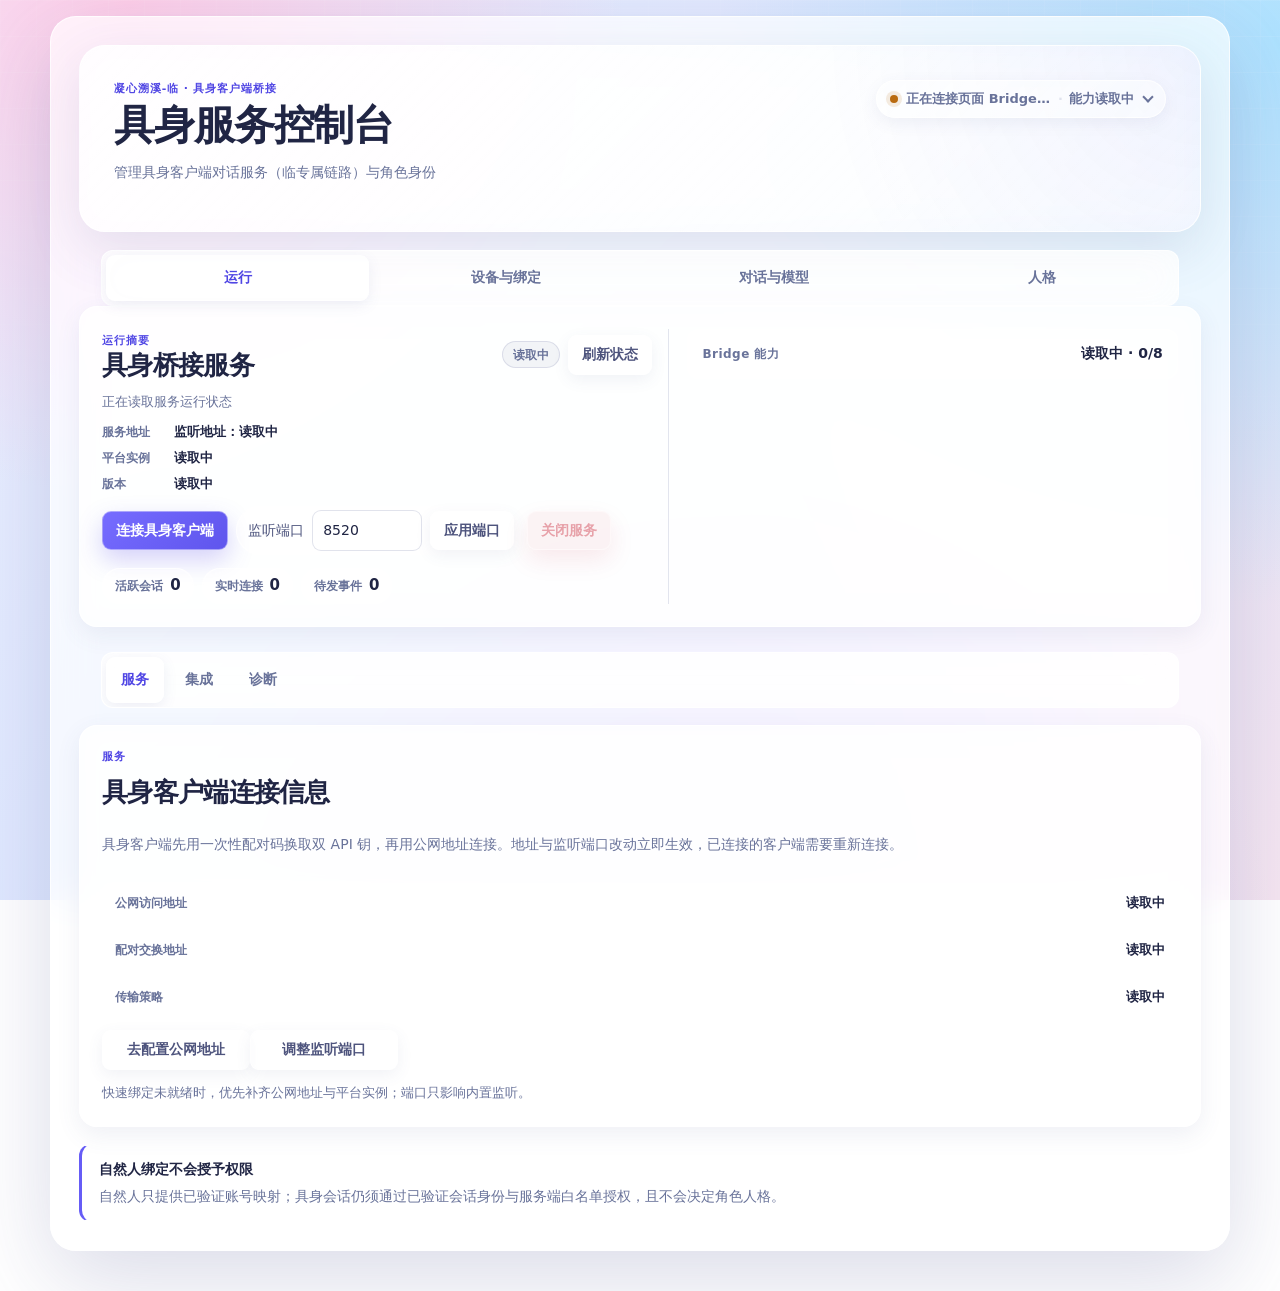
==== commit ab6945ef: "chore(release): 临 1.7.7 UI 修复与说明收敛" ====
--- a/pages/operator/index.html
+++ b/pages/operator/index.html
@@ -6,8 +6,8 @@
   <meta name="color-scheme" content="light" />
   <link rel="icon" href="data:," />
   <title>凝心溯溪-临｜具身服务控制台</title>
-  <link rel="stylesheet" href="./style.css?v=1.7.3-1" />
-  <link rel="stylesheet" href="./series-ui.css?v=1.7.3-1" />
+  <link rel="stylesheet" href="./style.css?v=1.7.7-1" />
+  <link rel="stylesheet" href="./series-ui.css?v=1.7.7-1" />
   </head>
 <body data-series-ui="1">
   <main class="shell">
@@ -43,7 +43,11 @@
       <section class="setting-panel" aria-labelledby="model-title">
         <span class="section-label">决策与回退</span>
         <h2 id="model-title">临具身对话模型</h2>
-        <p>用于触碰与动作决策，以及管理员明确开启的直连回退。普通文字和语音由临专属链路直管模型处理，不进入 AstrBot 共享消息链路。这里只显示已实例化模型服务的安全摘要，不读取密钥或原始配置。</p>
+        <p>用于触碰与动作决策，以及管理员明确开启的直连回退。</p>
+        <details class="si-disclosure">
+          <summary>实现说明</summary>
+          <p>普通文字和语音由临专属链路直管模型处理，不进入 AstrBot 共享消息链路。这里只显示已实例化模型服务的安全摘要，不读取密钥或原始配置。</p>
+        </details>
         <label for="chat-provider-id">对话模型服务商</label>
         <select id="chat-provider-id" disabled>
           <option value="">正在读取可用模型</option>
@@ -55,9 +59,13 @@
       <section class="setting-panel" aria-labelledby="fast-action-title">
         <span class="section-label">异步动作</span>
         <h2 id="fast-action-title">快速动作决策</h2>
-        <p>使用独立的快速动作模型服务并行判断角色动作，不等待临专属链路主回复。它只输出白名单动作，不生成回复；关闭、未配置或启动前发现模型缺失时由临专属链路主回复处理。快速通道已经接管本轮后若超时、失败或没有选出动作，则只回退到本地「说话 / 待机」，避免两个模型重复决策。</p>
+        <p>使用独立的快速动作模型服务并行判断角色动作，不等待临专属链路主回复。</p>
+        <details class="si-disclosure">
+          <summary>实现说明</summary>
+          <p>它只输出白名单动作，不生成回复；关闭、未配置或启动前发现模型缺失时由临专属链路主回复处理。快速通道已经接管本轮后若超时、失败或没有选出动作，则只回退到本地「说话 / 待机」，避免两个模型重复决策。</p>
+        </details>
         <label class="mode-switch" for="fast-action-enabled">
-          <input id="fast-action-enabled" type="checkbox" checked />
+          <input id="fast-action-enabled" class="si-toggle" type="checkbox" checked />
           <span>启用异步快速动作</span>
         </label>
         <label for="fast-action-provider-id">快速动作模型服务商</label>
@@ -78,7 +86,7 @@
         <span class="section-label">语音输入</span>
         <h2 id="stt-provider-title">语音识别模型服务商</h2>
         <p>选择 AstrBot 已实例化的正式语音识别模型服务商；这里只读取安全摘要，不读取或显示 API 地址、密钥和原始 Provider 配置。</p>
-        <label for="stt-provider-id">语音识别模型服务商</label>
+        <label for="stt-provider-id">服务商</label>
         <select id="stt-provider-id" disabled>
           <option value="">正在读取可用语音识别模型</option>
         </select>
@@ -92,11 +100,11 @@
         <h2 id="tts-title">语音合成（TTS）</h2>
         <p>优先使用「声」插件的 voice.audio_output 语音契约；「声」未安装时自动回退 AstrBot TTS，无需手动处理。两个开关都关闭时仅下发文字回复。</p>
         <label class="mode-switch" for="voice-hub-tts-enabled">
-          <input id="voice-hub-tts-enabled" type="checkbox" checked />
+          <input id="voice-hub-tts-enabled" class="si-toggle" type="checkbox" checked />
           <span>优先使用「声」语音输出</span>
         </label>
         <label class="mode-switch" for="astrbot-tts-enabled">
-          <input id="astrbot-tts-enabled" type="checkbox" />
+          <input id="astrbot-tts-enabled" class="si-toggle" type="checkbox" />
           <span>启用 AstrBot TTS 总开关</span>
         </label>
         <details id="tts-advanced" class="tts-advanced">
@@ -124,12 +132,12 @@
         <span class="section-label">AstrBot</span>
         <h2 id="platform-title">桥接平台实例</h2>
         <p>选择一个已加载的 AstrBot 平台实例，临专属链路用它构造合成事件（承载身份与钩子上下文）。对话不进入该平台的消息流。</p>
-        <label for="trusted-platform-id">&#24179;&#21488;&#23454;&#20363; ID</label>
+        <label for="trusted-platform-id">平台实例 ID</label>
         <select id="trusted-platform-id" disabled>
-          <option value="">&#27491;&#22312;&#35835;&#21462;&#24050;&#21152;&#36733;&#24179;&#21488;</option>
+          <option value="">正在读取已加载平台</option>
         </select>
-        <p id="platform-status" class="field-status" role="status">&#23578;&#26410;&#35835;&#21462;</p>
-        <button id="save-platform-button" class="primary" type="button" aria-busy="false" disabled>&#20445;&#23384;&#24179;&#21488;</button>
+        <p id="platform-status" class="field-status" role="status">尚未读取</p>
+        <button id="save-platform-button" class="primary" type="button" aria-busy="false" disabled>保存平台</button>
       </section>
       <section class="setting-panel" aria-labelledby="public-url-title">
         <span class="section-label">配对地址</span>
@@ -147,7 +155,7 @@
       <section class="setting-panel" aria-labelledby="quest-chain-title">
         <span class="section-label">对话链路</span>
         <h2 id="quest-chain-title">临专属链路</h2>
-        <p>自 1.3.0 起，普通对话全部走临专属链路：复刻插件钩子富化（记忆/知识/人设/关系/环境），逐钩子超时熔断、直管模型，不进入 AstrBot 共享事件总线，与 QQ 洪峰隔离。原「主链路/自动回退」模式已移除。</p>
+        <p>普通对话全部走临专属链路：复刻插件钩子富化（记忆/知识/人设/关系/环境），逐钩子超时熔断、直管模型，与群消息洪峰隔离。</p>
 
         <div id="quest-chain-bridge-fields" class="quest-chain-fields">
           <div class="field-grid">
@@ -173,7 +181,7 @@
             <input id="quest-chain-excluded" type="text" maxlength="512" autocomplete="off" placeholder="例如：我会牢牢记住你" />
           </div>
           <label class="mode-switch" for="quest-chain-allow-fallback">
-            <input id="quest-chain-allow-fallback" type="checkbox" />
+            <input id="quest-chain-allow-fallback" class="si-toggle" type="checkbox" />
             <span>链路故障时自动回退直管模型，保证对话不中断；关闭则直接报错</span>
           </label>
           <p class="field-note">慢钩子超时即熔断，用该插件最近成功的富化缓存兜底；直管模型调用，不进共享事件总线。</p>
@@ -188,7 +196,7 @@
         <h2 id="quest-tool-filter-title">Quest 工具过滤</h2>
         <p>仅具身会话（伴夏/Quest）生效：在模型请求级裁剪 QQ 群管、直播、桌面皮套等 Quest 上无意义的工具，其他平台会话完全不受影响。</p>
         <label class="mode-switch" for="quest-tool-filter-enabled">
-          <input id="quest-tool-filter-enabled" type="checkbox" checked />
+          <input id="quest-tool-filter-enabled" class="si-toggle" type="checkbox" checked />
           <span>启用 Quest 工具过滤</span>
         </label>
         <div id="quest-tool-filter-mode" class="segmented-control tool-filter-mode" role="radiogroup" aria-label="工具过滤模式">
@@ -205,13 +213,13 @@
         <h2 id="knowledge-environment-title">「知」与「境」集成</h2>
         <p>对话时带入凝心溯溪-「知」的全局知识证据（仅 global 域）与「境」的缓存环境事实（只读缓存，不联网）；两者都是只读契约，未安装对应插件时自动降级，无副作用。保存后立即生效。</p>
         <label class="mode-switch" for="enable-global-knowledge">
-          <input id="enable-global-knowledge" type="checkbox" checked />
+          <input id="enable-global-knowledge" class="si-toggle" type="checkbox" checked />
           <span>读取「知」的全局知识（仅 global 域，不含私人用户域）</span>
         </label>
         <label for="global-knowledge-top-k">每轮最多带入的知识条数（1-10）</label>
         <input id="global-knowledge-top-k" type="number" min="1" max="10" step="1" value="5" inputmode="numeric" />
         <label class="mode-switch" for="enable-environment-context">
-          <input id="enable-environment-context" type="checkbox" checked />
+          <input id="enable-environment-context" class="si-toggle" type="checkbox" checked />
           <span>读取「境」的缓存环境事实（只读缓存，不触发联网）</span>
         </label>
         <p id="knowledge-environment-status" class="field-status" role="status">尚未读取</p>
@@ -448,7 +456,7 @@
             <span id="quick-pairing-badge" class="status-badge loading">读取中</span>
           </div>
           <p id="quick-pairing-status" class="field-status" role="status">正在读取快速绑定状态</p>
-          <button id="open-quick-pairing-button" class="primary" type="button" disabled>生成配对二维码 / 6 位配对码</button>
+          <button id="open-quick-pairing-button" class="primary" type="button" disabled>生成配对码</button>
         </div>
         <details id="quest-identity-advanced" class="identity-advanced">
           <summary id="quest-identity-advanced-toggle">高级身份设置 <span>仅首次绑定或更换身份时需要</span></summary>
@@ -544,49 +552,49 @@
               <strong id="capability-summary-text">读取中</strong>
             </summary>
             <section class="capability-strip" aria-label="Bridge 能力状态">
-              <div class="capability-item" data-capability="dialogue" title="用于具身对话与触碰/动作决策的模型服务。">
+              <div class="capability-item" data-capability="dialogue">
                 <span class="capability-dot" aria-hidden="true"></span>
                 <span>对话模型</span>
                 <strong>读取中</strong>
                 <small class="capability-hint">用于具身对话与触碰/动作决策的模型服务。</small>
               </div>
-              <div class="capability-item" data-capability="bridge" title="具身客户端直连的对话链路，普通文字与语音不经过 AstrBot 共享消息链路。">
+              <div class="capability-item" data-capability="bridge">
                 <span class="capability-dot" aria-hidden="true"></span>
                 <span>临专属链路</span>
                 <strong>读取中</strong>
                 <small class="capability-hint">具身客户端直连的对话链路，普通文字与语音不经过 AstrBot 共享消息链路。</small>
               </div>
-              <div class="capability-item" data-capability="identity_configured" title="Quest 客户端身份与绑定材料是否齐全；未配置时只能先完成绑定。">
+              <div class="capability-item" data-capability="identity_configured">
                 <span class="capability-dot" aria-hidden="true"></span>
                 <span>身份配置</span>
                 <strong>读取中</strong>
                 <small class="capability-hint">Quest 客户端身份与绑定材料是否齐全；未配置时只能先完成绑定。</small>
               </div>
-              <div class="capability-item" data-capability="stt" title="STT：把客户端语音转成文字。">
+              <div class="capability-item" data-capability="stt">
                 <span class="capability-dot" aria-hidden="true"></span>
                 <span>语音识别</span>
                 <strong>读取中</strong>
                 <small class="capability-hint">STT：把客户端语音转成文字。</small>
               </div>
-              <div class="capability-item" data-capability="tts" title="TTS：把回复文字合成为语音。">
+              <div class="capability-item" data-capability="tts">
                 <span class="capability-dot" aria-hidden="true"></span>
                 <span>语音合成</span>
                 <strong>读取中</strong>
                 <small class="capability-hint">TTS：把回复文字合成为语音。</small>
               </div>
-              <div class="capability-item" data-capability="avatar_actions" title="只允许白名单动作（如「说话 / 待机」），不会执行任意脚本。">
+              <div class="capability-item" data-capability="avatar_actions">
                 <span class="capability-dot" aria-hidden="true"></span>
                 <span>角色动作</span>
                 <strong>读取中</strong>
                 <small class="capability-hint">只允许白名单动作（如「说话 / 待机」），不会执行任意脚本。</small>
               </div>
-              <div class="capability-item" data-capability="interaction_decision" title="触碰与动作的并行快速判断，不等待主回复。">
+              <div class="capability-item" data-capability="interaction_decision">
                 <span class="capability-dot" aria-hidden="true"></span>
                 <span>交互决策</span>
                 <strong>读取中</strong>
                 <small class="capability-hint">触碰与动作的并行快速判断，不等待主回复。</small>
               </div>
-              <div class="capability-item" data-capability="direct_provider_fallback" title="链路不可用时直接调用已实例化模型服务的兜底路径。">
+              <div class="capability-item" data-capability="direct_provider_fallback">
                 <span class="capability-dot" aria-hidden="true"></span>
                 <span>直连回退</span>
                 <strong>读取中</strong>
@@ -594,7 +602,6 @@
               </div>
             </section>
           </details>
-          <p class="field-help run-summary-hint">异常项默认红色高亮；悬停每项可查看含义，点页头状态 chip 可展开这份明细。</p>
         </div>
       </section>
 
@@ -622,7 +629,7 @@
       <section id="runtime-panel-integration" class="setting-panel integrations-panel" data-runtime-panel="integration" role="tabpanel" aria-labelledby="runtime-tab-integration integrations-title">
         <span class="section-label">系列集成</span>
         <h2 id="integrations-title">系列插件集成状态</h2>
-        <p>只读展示「凝心溯溪」系列集成项的识别与运行状态，随服务状态每秒自动刷新；只含状态与原因，不含身份标识与密钥。</p>
+        <p>只读展示「凝心溯溪」系列集成项的识别与运行状态，自动刷新；只含状态与原因，不含身份标识与密钥。</p>
         <ul id="integrations-list" class="integrations-list" aria-live="polite">
           <li class="integrations-empty">尚未读取</li>
         </ul>
@@ -635,15 +642,15 @@
         <div class="diagnostics-switches" aria-label="诊断开关">
           <p class="field-help">开关保存后开启后立即生效，日志写入数据目录；全部只记录脱敏结构化摘要，不含对话内容。</p>
           <label class="mode-switch" for="diagnostic-log-enabled">
-            <input id="diagnostic-log-enabled" type="checkbox" />
+            <input id="diagnostic-log-enabled" class="si-toggle" type="checkbox" />
             <span>“临”独立日志写盘</span>
           </label>
           <label class="mode-switch" for="diagnostic-plugin-timing-enabled">
-            <input id="diagnostic-plugin-timing-enabled" type="checkbox" />
+            <input id="diagnostic-plugin-timing-enabled" class="si-toggle" type="checkbox" />
             <span>插件钩子耗时采集（需先开启独立日志）</span>
           </label>
           <label class="mode-switch" for="diagnostic-platform-log-enabled">
-            <input id="diagnostic-platform-log-enabled" type="checkbox" />
+            <input id="diagnostic-platform-log-enabled" class="si-toggle" type="checkbox" />
             <span>同步摘要到 AstrBot 平台日志</span>
           </label>
           <div class="inline-actions">
@@ -654,7 +661,7 @@
         <div class="inline-actions">
           <button id="load-diagnostics" type="button" aria-busy="false">刷新日志</button>
           <label class="mode-switch diagnostics-autoscroll-toggle" for="diagnostics-auto-scroll">
-            <input id="diagnostics-auto-scroll" type="checkbox" checked />
+            <input id="diagnostics-auto-scroll" class="si-toggle" type="checkbox" checked />
             <span>自动滚动</span>
           </label>
         </div>
@@ -702,7 +709,7 @@
     </div>
 
   <script src="/api/plugin/page/bridge-sdk.js"></script>
-  <script src="./series-ui.js?v=1.7.3-1"></script>
-  <script type="module" src="./app.js?v=1.7.3-1"></script>
+  <script src="./series-ui.js?v=1.7.7-1"></script>
+  <script type="module" src="./app.js?v=1.7.7-1"></script>
 </body>
 </html>
--- a/pages/operator/style.css
+++ b/pages/operator/style.css
@@ -656,7 +656,10 @@
 }
 
 body[data-series-ui] .diagnostics-empty { margin: 0; color: var(--si-muted); font-size: 13px; }
-body[data-series-ui] .inline-actions { display: flex; justify-content: flex-start; }
+body[data-series-ui] .inline-actions { display: flex; flex-wrap: wrap; justify-content: flex-start; }
+
+/* 「实现说明」折叠块：正文段落在盒内留白 */
+body[data-series-ui] .si-disclosure > p { margin: 0; padding: 11px 14px; }
 
 body[data-series-ui] .identity-basic-card {
   display: grid;
@@ -697,7 +700,7 @@
 body[data-series-ui] .tts-advanced .field-note { margin-top: 10px; }
 
 body[data-series-ui] .mode-switch { display: flex; align-items: center; gap: 9px; cursor: pointer; }
-body[data-series-ui] .mode-switch input { width: 18px; min-height: 18px; }
+body[data-series-ui] .mode-switch input { flex: none; }
 
 body[data-series-ui] .boundary-note {
   display: grid;
@@ -1103,9 +1106,8 @@
 body[data-series-ui] .run-summary .metric-item strong { font-size: 15px; }
 body[data-series-ui] .run-summary-capability { display: grid; gap: 8px; align-content: start; }
 body[data-series-ui] .run-summary .capability-health { margin: 0; }
-body[data-series-ui] .run-summary-hint { margin: 0; }
-
-/* 卡内能力条改紧凑 pill：含义走 title，明细由页头 chip 或本区块展开 */
+
+/* 卡内能力条改紧凑 pill：含义由可见 hint 整行展示，宽窄屏策略一致 */
 body[data-series-ui] .run-summary .capability-strip {
   grid-template-columns: repeat(2, minmax(0, 1fr));
   gap: 7px;
@@ -1114,6 +1116,7 @@
 
 body[data-series-ui] .run-summary .capability-item {
   display: flex;
+  flex-wrap: wrap;
   align-items: center;
   gap: 7px;
   min-height: 0;
@@ -1134,7 +1137,7 @@
 }
 
 body[data-series-ui] .run-summary .capability-item strong { flex: 0 0 auto; font-size: 12px; }
-body[data-series-ui] .run-summary .capability-hint { display: none; }
+body[data-series-ui] .run-summary .capability-hint { flex-basis: 100%; }
 
 /* 「服务」二级面板：连接信息 + 缺项一键跳转 */
 body[data-series-ui] .connection-facts {
@@ -1250,8 +1253,6 @@
     grid-column: 2;
     grid-row: 1;
   }
-  body[data-series-ui] .run-summary .capability-hint,
-  body[data-series-ui] .run-summary-hint { display: none; }
   body[data-series-ui] .run-summary .metric-item { padding: 4px 10px; }
   body[data-series-ui] .run-summary .metric-item strong { font-size: 15px; }
 }
--- a/pages/operator/series-ui.css
+++ b/pages/operator/series-ui.css
@@ -180,6 +180,8 @@
   font: inherit;
   font-weight: 650;
   cursor: pointer;
+  /* 按钮文字永不从词语中间断行；中文 min-content 只有 1 字宽，缺了这条就会被 flex 挤压断字 */
+  white-space: nowrap;
   transition: transform var(--si-transition), box-shadow var(--si-transition), border-color var(--si-transition), background var(--si-transition), color var(--si-transition);
 }
 :where(body[data-series-ui] button:hover), :where(body[data-series-ui] .btn:hover), :where(body[data-series-ui] .button:hover) { transform: translateY(-1px); border-color: rgba(102,92,246,.42); color: var(--si-primary-strong); box-shadow: 0 9px 24px rgba(77,84,142,.13); }
@@ -217,8 +219,59 @@
 :where(body[data-series-ui] input:not([type="checkbox"]):not([type="radio"]):not([type="range"]):hover), :where(body[data-series-ui] select:hover), :where(body[data-series-ui] textarea:hover) { border-color: rgba(102,92,246,.32); background: rgba(255,255,255,.78); }
 :where(body[data-series-ui] input[type="range"]) { accent-color: var(--si-primary); }
 :where(body[data-series-ui] input[type="checkbox"]), :where(body[data-series-ui] input[type="radio"]) { accent-color: var(--si-primary); }
-:where(body[data-series-ui] .switch) { display: inline-flex; align-items: center; gap: 8px; cursor: pointer; }
-:where(body[data-series-ui] .switch input) { width: 18px; height: 18px; }
+/* 统一开关控件：label.switch / label.si-switch 或给 checkbox 加 .si-toggle 即成为滑块开关。
+   单选（radio）与列表勾选保持原生样式，不受此规则影响。 */
+:where(body[data-series-ui] .switch), :where(body[data-series-ui] .si-switch) { display: inline-flex; align-items: center; gap: 9px; cursor: pointer; }
+:where(body[data-series-ui] .switch > span), :where(body[data-series-ui] .si-switch > span) { line-height: 1.5; }
+:where(body[data-series-ui] input[type="checkbox"].si-toggle),
+:where(body[data-series-ui] .switch input[type="checkbox"]),
+:where(body[data-series-ui] .si-switch input[type="checkbox"]) {
+  position: relative;
+  appearance: none;
+  -webkit-appearance: none;
+  flex: none;
+  width: 40px;
+  min-width: 40px;
+  height: 22px;
+  min-height: 22px;
+  margin: 0;
+  padding: 0;
+  border: 1px solid rgba(105,115,158,.24);
+  border-radius: 999px;
+  background: rgba(105,115,158,.20);
+  box-shadow: inset 0 1px 2px rgba(77,84,142,.10);
+  cursor: pointer;
+  transition: background var(--si-transition), border-color var(--si-transition), box-shadow var(--si-transition);
+}
+:where(body[data-series-ui] input[type="checkbox"].si-toggle)::after,
+:where(body[data-series-ui] .switch input[type="checkbox"])::after,
+:where(body[data-series-ui] .si-switch input[type="checkbox"])::after {
+  content: "";
+  position: absolute;
+  top: 2px;
+  left: 2px;
+  width: 16px;
+  height: 16px;
+  border-radius: 50%;
+  background: #fff;
+  box-shadow: 0 2px 7px rgba(77,84,142,.26);
+  transition: transform var(--si-transition);
+}
+:where(body[data-series-ui] input[type="checkbox"].si-toggle:checked),
+:where(body[data-series-ui] .switch input[type="checkbox"]:checked),
+:where(body[data-series-ui] .si-switch input[type="checkbox"]:checked) {
+  border-color: rgba(102,92,246,.42);
+  background: linear-gradient(135deg, #766cff, #5f55ed);
+}
+:where(body[data-series-ui] input[type="checkbox"].si-toggle:checked)::after,
+:where(body[data-series-ui] .switch input[type="checkbox"]:checked)::after,
+:where(body[data-series-ui] .si-switch input[type="checkbox"]:checked)::after { transform: translateX(18px); }
+:where(body[data-series-ui] input[type="checkbox"].si-toggle:focus-visible),
+:where(body[data-series-ui] .switch input[type="checkbox"]:focus-visible),
+:where(body[data-series-ui] .si-switch input[type="checkbox"]:focus-visible) { outline: 0; box-shadow: var(--si-focus); }
+:where(body[data-series-ui] input[type="checkbox"].si-toggle:disabled),
+:where(body[data-series-ui] .switch input[type="checkbox"]:disabled),
+:where(body[data-series-ui] .si-switch input[type="checkbox"]:disabled) { opacity: .5; cursor: not-allowed; }
 :where(body[data-series-ui] .field-row), :where(body[data-series-ui] .form-grid), :where(body[data-series-ui] .settings-grid), :where(body[data-series-ui] .config-form), :where(body[data-series-ui] .field-grid), :where(body[data-series-ui] .service-metrics) { display: grid; gap: 12px; }
 :where(body[data-series-ui] .field-row), :where(body[data-series-ui] .form-grid), :where(body[data-series-ui] .settings-grid) { grid-template-columns: repeat(auto-fit, minmax(240px, 1fr)); }
 :where(body[data-series-ui] .field-hint), :where(body[data-series-ui] .field-note), :where(body[data-series-ui] .hint), :where(body[data-series-ui] .muted), :where(body[data-series-ui] .note) { color: var(--si-muted); font-size: 12px; }
@@ -344,6 +397,9 @@
 }
 :where(body[data-series-ui] .popover-actions), :where(body[data-series-ui] .group-popover) { border: 1px solid var(--si-line); border-radius: var(--si-radius-sm); background: rgba(255,255,255,.9); box-shadow: var(--si-shadow); backdrop-filter: blur(18px); }
 :where(body[data-series-ui] .toast), :where(body[data-series-ui] .toast-stack > *) {
+  display: flex;
+  align-items: center;
+  gap: 10px;
   padding: 11px 14px;
   border: 1px solid rgba(255,255,255,.84);
   border-radius: var(--si-radius-sm);
@@ -352,6 +408,20 @@
   box-shadow: var(--si-shadow);
   backdrop-filter: blur(18px);
 }
+:where(body[data-series-ui] .toast-text) { flex: 1 1 auto; min-width: 0; line-height: 1.5; }
+:where(body[data-series-ui] .toast-action) {
+  flex: none;
+  padding: 3px 6px;
+  border: 0;
+  border-radius: 7px;
+  color: var(--si-primary-strong);
+  background: rgba(102,92,246,.10);
+  font-size: 12px;
+  font-weight: 760;
+  line-height: 1.2;
+}
+:where(body[data-series-ui] .toast-action:hover) { background: rgba(102,92,246,.18); transform: none; border-color: transparent; color: var(--si-primary-strong); box-shadow: none; }
+:where(body[data-series-ui] .toast.error) :where(body[data-series-ui] .toast-action) { color: var(--si-danger); background: var(--si-danger-soft); }
 :where(body[data-series-ui] .toast.error), :where(body[data-series-ui] .toast-stack .error) { color: var(--si-danger); border-color: rgba(209,75,90,.28); }
 
 :where(/* Empty/loading/progress */
